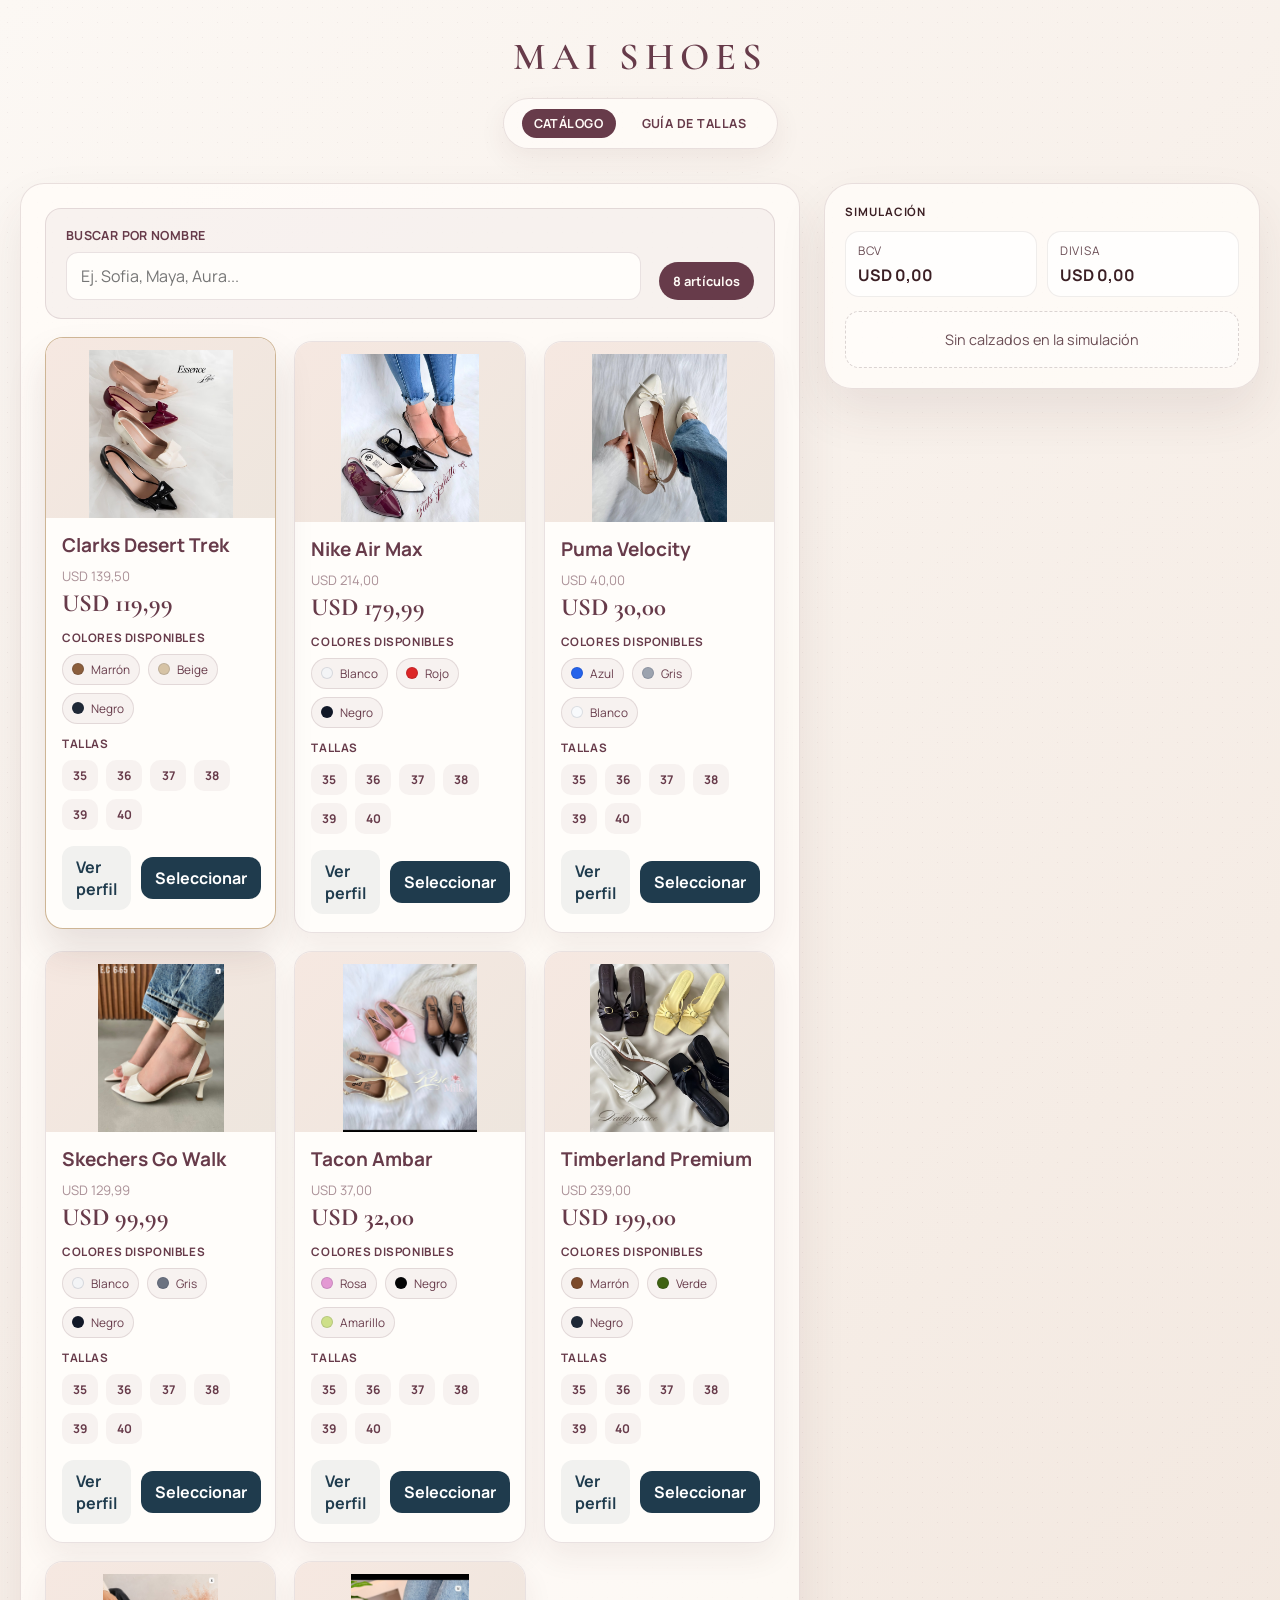
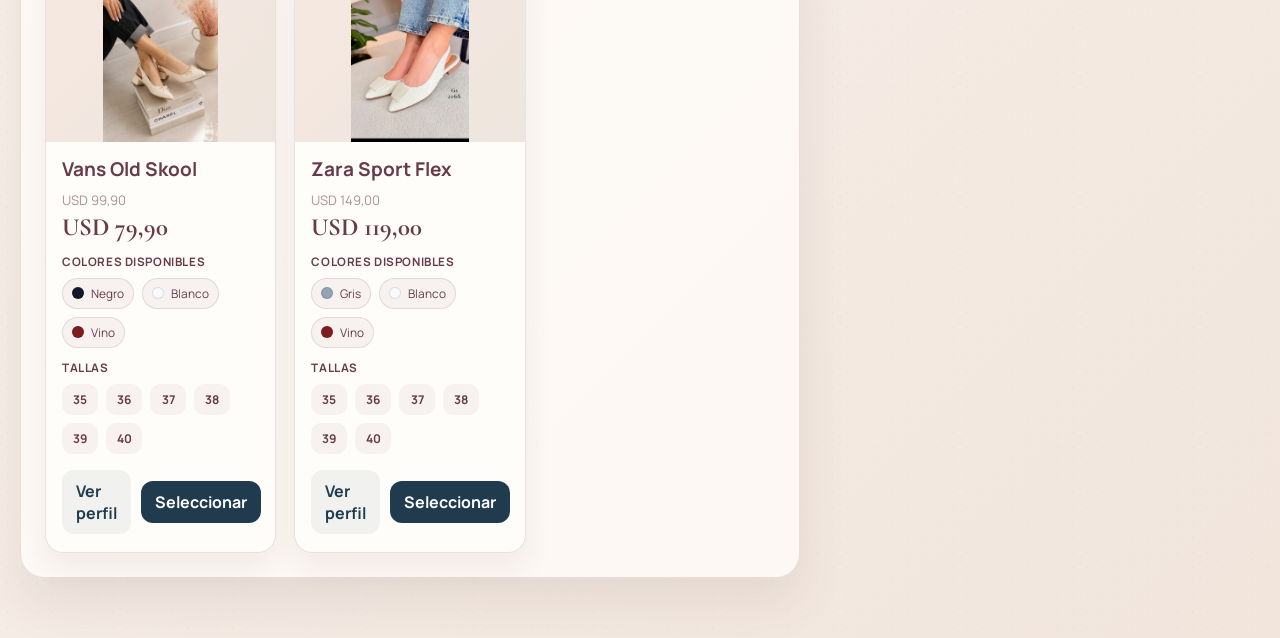
==== catalogo.html @ fcdb534a "pagina web avanzada, falta los pedidos por whatsapp" ====
<!DOCTYPE html>
<html lang="es">
  <head>
    <meta charset="UTF-8" />
    <meta name="viewport" content="width=device-width, initial-scale=1.0" />
    <title>MaiShoes |Catálogo</title>
    <meta name="description" content="Catálogo elegante de tacones y zapatillas de dama." />
    <link rel="preconnect" href="https://fonts.googleapis.com" />
    <link rel="preconnect" href="https://fonts.gstatic.com" crossorigin />
    <link href="https://fonts.googleapis.com/css2?family=Cormorant+Garamond:wght@500;600;700&family=Manrope:wght@400;500;600;700&display=swap" rel="stylesheet" />
    <link rel="stylesheet" href="sytle.css" />
  </head>
  <body class="catalog-body">
    <div class="catalog-page">
      <header class="catalog-header">
        <div class="brand-inline">Mai Shoes</div>
        <nav class="top-nav" aria-label="Navegación del sitio">
          <a href="catalogo.html" class="active">Catálogo</a>
          <a href="guia-tallas.html">Guía de tallas</a>
        </nav>
      </header>

      <main class="catalog-layout">
        <section class="catalog-panel">
          <div class="toolbar">
            <div class="search-box">
              <label for="searchInput">Buscar por nombre</label>
              <input id="searchInput" type="text" placeholder="Ej. Sofia, Maya, Aura..." />
            </div>
            <span class="badge" id="totalProductos">0 modelos</span>
          </div>

          <div id="catalogo" class="products-grid"></div>
        </section>

        <aside class="simulator-panel">
          <div class="simulator-card">
            <div class="simulator-header">
              <p class="eyebrow-small">Simulación</p>
              <div class="simulator-totals">
                <div class="sim-total-item">
                  <span>BCV</span>
                  <strong id="precioBvc">$0.00</strong>
                </div>
                <div class="sim-total-item">
                  <span>Divisa</span>
                  <strong id="descuentoDivisa">$0.00</strong>
                </div>
              </div>
            </div>

            <div id="simulacionVacia" class="simulacion-vacia">Sin calzados en la simulación</div>
            <div id="simulacionLista" class="simulacion-list" aria-live="polite"></div>
          </div>
        </aside>
      </main>
    </div>

    <script src="catalogo.js"></script>
    <script src="app.js"></script>
  </body>
</html>
---- sytle.css ----
:root {
  --bg: #f3efe8;
  --panel: #ffffff;
  --primary: #1f3b4d;
  --secondary: #d7a86e;
  --text: #232323;
  --muted: #646464;
  --shadow: 0 18px 40px rgba(24, 32, 41, 0.08);
  --danger: #b91c1c;
}

* {
  box-sizing: border-box;
}

body {
  margin: 0;
  font-family: Arial, Helvetica, sans-serif;
  background: linear-gradient(180deg, #f8f4ef 0%, #f1e8de 100%);
  color: var(--text);
  position: relative;
}

.landing-body {
  background-image: url('fondo.jpg');
  background-repeat: repeat;
  background-size: 100% auto;
  background-attachment: fixed;
}

img {
  max-width: 100%;
  display: block;
}

button,
input,
textarea {
  font: inherit;
}

.catalog-shell,
.landing-page,
.landing-shell {
  max-width: 1400px;
  margin: 0 auto;
  padding: 32px 20px 60px;
  position: relative;
  z-index: 1;
}

.topbar {
  display: flex;
  justify-content: center;
  align-items: center;
  padding: 30px 20px 10px;
}

.brand {
  font-family: 'Cormorant Garamond', serif;
  font-size: clamp(2.1rem, 3vw, 3rem);
  letter-spacing: 0.08em;
  color: var(--primary);
  text-transform: uppercase;
}

.home-main {
  display: flex;
  flex-direction: column;
  align-items: center;
  padding: 10px 20px 40px;
}

.hero-panel {
  max-width: 760px;
  text-align: center;
  margin-bottom: 18px;
  padding: 28px 32px 20px;
  background: rgba(255, 250, 246, 0.48);
  border: 1px solid rgba(124, 89, 82, 0.12);
  border-radius: 26px;
  backdrop-filter: blur(2px);
  box-shadow: 0 12px 30px rgba(70, 49, 41, 0.08);
}

.eyebrow {
  display: inline-block;
  margin: 0 0 10px;
  padding: 8px 16px;
  border-radius: 999px;
  background: rgba(215, 168, 110, 0.16);
  color: var(--primary);
  font-size: 0.72rem;
  letter-spacing: 0.08em;
  text-transform: uppercase;
  font-weight: 700;
}

.hero-panel h1 {
  margin: 0;
  font-family: 'Cormorant Garamond', serif;
  font-size: clamp(3rem, 6vw, 5rem);
  line-height: 0.95;
  letter-spacing: 0.02em;
  color: #3b1f24;
  text-shadow: 0 2px 10px rgba(255, 255, 255, 0.5);
}

.hero-copy {
  margin: 16px auto 0;
  max-width: 620px;
  font-size: 1.18rem;
  line-height: 1.7;
  color: rgba(42, 25, 27, 0.9);
  text-shadow: 0 1px 7px rgba(255, 255, 255, 0.55);
}

.home-grid {
  display: grid;
  grid-template-columns: repeat(2, minmax(240px, 340px));
  gap: 30px;
  justify-content: center;
  align-items: stretch;
  width: 100%;
  margin-top: 18px;
}

.home-card {
  display: flex;
  flex-direction: column;
  justify-content: center;
  align-items: center;
  text-align: center;
  min-height: 360px;
  padding: 34px 24px;
  border-radius: 30px;
  border: 1px solid rgba(92, 74, 67, 0.1);
  box-shadow: 0 18px 36px rgba(73, 52, 39, 0.08);
  color: #3b1f24;
  text-decoration: none;
  transition: transform 0.22s ease, box-shadow 0.22s ease, border-color 0.22s ease;
  position: relative;
  overflow: hidden;
}

.home-card:hover {
  transform: translateY(-3px);
  box-shadow: 0 18px 38px rgba(73, 52, 39, 0.12);
  border-color: rgba(92, 74, 67, 0.18);
}

.home-card::before {
  content: "";
  position: absolute;
  inset: 0;
  background: linear-gradient(180deg, rgba(255,255,255,0.16), rgba(255,255,255,0.02));
}

.home-card > * {
  position: relative;
  z-index: 1;
}

.catalog-card {
  background: linear-gradient(135deg, rgba(244, 232, 220, 0.9), rgba(252, 247, 243, 0.95));
}

.guide-card {
  background: linear-gradient(135deg, rgba(245, 220, 222, 0.96), rgba(230, 201, 200, 0.94));
  border-color: rgba(59, 31, 36, 0.18);
  box-shadow: 0 18px 36px rgba(59, 31, 36, 0.1);
}

.card-art {
  width: 82px;
  height: 82px;
  display: grid;
  place-items: center;
  border-radius: 20px;
  margin-bottom: 18px;
  background: rgba(255, 255, 255, 0.52);
  border: 1px solid rgba(59, 31, 36, 0.12);
  font-size: 2.8rem;
  line-height: 1;
  color: #3b1f24;
}

.home-card.guide-card,
.home-card.guide-card h2,
.home-card.guide-card p,
.home-card.guide-card .card-art {
  color: #3b1f24;
}

.home-card h2 {
  margin: 0;
  font-size: clamp(2.2rem, 3vw, 3.2rem);
  line-height: 1.05;
  font-family: 'Cormorant Garamond', serif;
  letter-spacing: 0.04em;
  text-align: center;
  color: #3b1f24;
}

.home-card p {
  margin: 12px 0 0;
  max-width: 240px;
  font-size: 1.02rem;
  line-height: 1.6;
  color: rgba(59, 31, 36, 0.82);
  text-shadow: 0 1px 3px rgba(255, 255, 255, 0.35);
}

@media (max-width: 640px) {
  .landing-shell {
    padding-top: 18px;
    padding-left: 16px;
    padding-right: 16px;
  }

  .topbar {
    padding-top: 12px;
  }

  .brand {
    font-size: clamp(1.8rem, 6vw, 2.4rem);
  }

  .hero-panel {
    margin-bottom: 12px;
    padding: 20px 16px 18px;
  }

  .hero-panel h1 {
    font-size: clamp(2.5rem, 11vw, 3.5rem);
  }

  .hero-copy {
    font-size: 0.98rem;
    line-height: 1.6;
  }

  .home-grid {
    grid-template-columns: 1fr;
    gap: 18px;
  }

  .home-card {
    min-height: 260px;
    padding: 22px 18px;
  }

  .card-art {
    width: 66px;
    height: 66px;
    font-size: 2.1rem;
  }

  .home-card h2 {
    font-size: clamp(1.9rem, 7vw, 2.5rem);
  }

  .home-card p {
    max-width: 220px;
    font-size: 0.92rem;
  }
}

.detail-body {
  background: linear-gradient(180deg, #fdf6f2 0%, #f5ece5 100%);
  color: #2f1c22;
}

.detail-page {
  max-width: 1280px;
  margin: 0 auto;
  padding: 28px 22px 64px;
}

.detail-header {
  margin-bottom: 28px;
}

.detail-layout {
  display: grid;
  grid-template-columns: minmax(0, 1.2fr) minmax(360px, 0.9fr);
  gap: 26px;
  align-items: start;
}

.gallery-panel,
.detail-panel,
.info-card {
  background: rgba(255, 255, 255, 0.72);
  border: 1px solid rgba(77, 48, 53, 0.08);
  border-radius: 30px;
  box-shadow: 0 22px 48px rgba(74, 52, 43, 0.08);
}

.gallery-panel {
  padding: 24px;
}

.detail-kicker,
.mini-label,
.detail-badge {
  display: inline-flex;
  align-items: center;
  justify-content: center;
  padding: 7px 12px;
  border-radius: 999px;
  background: rgba(207, 132, 149, 0.12);
  color: #6b4048;
  font-size: 0.7rem;
  font-weight: 800;
  letter-spacing: 0.08em;
  text-transform: uppercase;
}

.main-image-wrap {
  margin-top: 18px;
  border-radius: 26px;
  overflow: hidden;
  border: 1px solid rgba(74, 52, 43, 0.08);
  background: linear-gradient(135deg, #f7e9e7 0%, #f0ede8 100%);
}

#mainImage {
  width: 100%;
  height: min(68vh, 660px);
  object-fit: cover;
  display: block;
}

.thumbs {
  display: grid;
  grid-template-columns: repeat(4, minmax(0, 1fr));
  gap: 12px;
  margin-top: 18px;
}

.thumb {
  padding: 0;
  border: 1px solid rgba(77, 48, 53, 0.12);
  background: rgba(255, 255, 255, 0.6);
  border-radius: 16px;
  overflow: hidden;
  cursor: pointer;
  transition: transform 0.2s ease, border-color 0.2s ease, box-shadow 0.2s ease;
}

.thumb:hover,
.thumb.active {
  transform: translateY(-2px);
  border-color: rgba(74, 52, 43, 0.4);
  box-shadow: 0 12px 22px rgba(74, 52, 43, 0.08);
}

.thumb img {
  width: 100%;
  height: 110px;
  object-fit: cover;
  display: block;
}

.detail-panel {
  padding: 26px 24px 22px;
}

.detail-side-top {
  display: flex;
  align-items: center;
  justify-content: space-between;
  gap: 12px;
  margin-bottom: 10px;
}

.detail-price-row {
  display: flex;
  align-items: center;
  gap: 10px;
  flex-wrap: wrap;
  justify-content: flex-end;
}

.price-tag {
  font-family: 'Cormorant Garamond', serif;
  font-size: clamp(2rem, 4vw, 3rem);
  line-height: 1;
  letter-spacing: 0.02em;
  color: #2f1c22;
}

.fit-pill {
  display: inline-flex;
  align-items: center;
  padding: 8px 12px;
  border-radius: 999px;
  background: rgba(84, 109, 122, 0.08);
  color: #304a57;
  font-size: 0.72rem;
  font-weight: 800;
  letter-spacing: 0.06em;
  text-transform: uppercase;
}

.detail-panel h1 {
  margin: 16px 0 0;
  font-family: 'Cormorant Garamond', serif;
  font-size: clamp(2.6rem, 5vw, 4rem);
  line-height: 0.95;
  letter-spacing: 0.02em;
  color: #3b1f24;
}

.detail-summary {
  margin: 16px 0 18px;
  color: #5f3741;
  line-height: 1.7;
  font-size: 1.02rem;
}

.detail-specs {
  display: grid;
  grid-template-columns: repeat(2, minmax(0, 1fr));
  gap: 10px;
  margin: 0 0 18px;
}

.spec-item {
  display: grid;
  gap: 6px;
  padding: 12px 14px;
  border-radius: 16px;
  background: linear-gradient(180deg, rgba(253, 248, 246, 0.96), rgba(247, 236, 229, 0.92));
  border: 1px solid rgba(67, 46, 49, 0.08);
}

.spec-item span {
  color: #7a5562;
  font-size: 0.68rem;
  font-weight: 800;
  letter-spacing: 0.08em;
  text-transform: uppercase;
}

.spec-item strong {
  color: #301f25;
  font-size: 0.96rem;
  font-weight: 700;
}

.detail-group {
  margin-top: 22px;
}

.detail-group h2 {
  margin: 0 0 12px;
  font-family: 'Cormorant Garamond', serif;
  font-size: clamp(1.7rem, 2.4vw, 2.2rem);
  line-height: 1.1;
  color: #3b1f24;
}

.compact-group {
  margin-top: 18px;
}

.availability {
  margin: 0;
  padding: 10px 12px;
  border-radius: 12px;
  background: rgba(84, 109, 122, 0.06);
  color: #385566;
  font-weight: 700;
}

.chip-list {
  display: flex;
  flex-wrap: wrap;
  gap: 10px;
}

.chip {
  border: 1px solid rgba(74, 52, 43, 0.12);
  background: rgba(255, 255, 255, 0.7);
  color: #312225;
  border-radius: 999px;
  padding: 9px 14px;
  font-weight: 800;
  cursor: pointer;
  transition: all 0.2s ease;
}

.chip.selected {
  background: rgba(212, 157, 168, 0.18);
  border-color: rgba(59, 31, 36, 0.25);
  box-shadow: inset 0 0 0 1px rgba(59, 31, 36, 0.05);
}

.color-chip {
  width: 34px;
  height: 34px;
  min-width: 34px;
  border-radius: 50%;
  padding: 0;
  border-width: 3px;
  box-shadow: 0 0 0 1px rgba(15, 23, 42, 0.14);
}

.detail-actions {
  display: flex;
  flex-wrap: wrap;
  gap: 12px;
  margin-top: 24px;
}

.button {
  display: inline-flex;
  align-items: center;
  justify-content: center;
  min-height: 48px;
  border: none;
  border-radius: 14px;
  font-weight: 800;
  text-decoration: none;
  cursor: pointer;
  transition: transform 0.18s ease, box-shadow 0.18s ease;
}

.button:hover {
  transform: translateY(-1px);
}

.button.primary {
  flex: 1;
  background: linear-gradient(135deg, #3a1d27 0%, #563341 100%);
  color: white;
  box-shadow: 0 16px 28px rgba(58, 29, 39, 0.18);
}

.button.ghost {
  flex: 0.9;
  background: rgba(255, 255, 255, 0.9);
  color: #3b1f24;
  border: 1px solid rgba(59, 31, 36, 0.12);
}

.detail-bottom {
  display: grid;
  grid-template-columns: repeat(3, minmax(0, 1fr));
  gap: 18px;
  margin-top: 26px;
}

.info-card {
  padding: 22px 20px;
}

.info-card-featured {
  background: linear-gradient(135deg, rgba(255,255,255,0.82), rgba(248, 232, 237, 0.78));
}

.info-card h3 {
  margin: 12px 0 10px;
  font-family: 'Cormorant Garamond', serif;
  font-size: clamp(1.8rem, 3vw, 2.6rem);
  line-height: 1.05;
  color: #3b1f24;
}

.info-card p {
  margin: 0;
  color: #5b3b42;
  line-height: 1.7;
}

.catalog-body {
  background: linear-gradient(180deg, #f9f3ee 0%, #f1e7dc 100%);
  color: var(--text);
}

.catalog-page {
  max-width: 1380px;
  margin: 0 auto;
  padding: 24px 20px 60px;
}

.catalog-header {
  display: flex;
  flex-direction: column;
  align-items: center;
  gap: 14px;
  margin-bottom: 28px;
}

.brand-inline {
  font-family: 'Cormorant Garamond', serif;
  font-size: clamp(2.1rem, 4vw, 3.1rem);
  letter-spacing: 0.08em;
  color: var(--primary);
  text-transform: uppercase;
}

.top-nav {
  display: flex;
  justify-content: center;
  flex-wrap: wrap;
  gap: 14px;
  padding: 10px 18px;
  border-radius: 999px;
  background: rgba(255, 255, 255, 0.7);
  border: 1px solid rgba(31, 59, 77, 0.08);
  box-shadow: 0 10px 24px rgba(31, 59, 77, 0.06);
}

.top-nav a {
  text-decoration: none;
  color: var(--primary);
  font-weight: 700;
  padding: 6px 12px;
  border-radius: 999px;
  transition: background 0.2s ease;
}

.top-nav a:hover,
.top-nav a.active {
  background: rgba(31, 59, 77, 0.08);
}

.catalog-title-wrap {
  text-align: center;
}

.eyebrow {
  display: inline-block;
  background: rgba(215, 168, 110, 0.16);
  color: var(--primary);
  padding: 8px 14px;
  border-radius: 999px;
  font-size: 0.72rem;
  letter-spacing: 0.08em;
  text-transform: uppercase;
  font-weight: 700;
}

h1 {
  margin: 18px 0 2px;
  color: var(--primary);
  font-size: clamp(2.2rem, 4vw, 3.6rem);
}

.catalog-layout {
  display: grid;
  grid-template-columns: minmax(0, 1.7fr) minmax(300px, 0.95fr);
  gap: 24px;
}

.catalog-panel,
.summary-box,
.guide-card,
.hero-box {
  background: rgba(255, 255, 255, 0.78);
  border: 1px solid rgba(31, 59, 77, 0.08);
  border-radius: 24px;
  box-shadow: var(--shadow);
}

.catalog-panel {
  padding: 20px;
}

.toolbar {
  display: flex;
  justify-content: space-between;
  align-items: end;
  gap: 18px;
  background: rgba(31, 59, 77, 0.04);
  border: 1px solid rgba(31, 59, 77, 0.06);
  border-radius: 18px;
  padding: 18px 20px;
  margin-bottom: 22px;
}

.search-box {
  display: flex;
  flex: 1;
  flex-direction: column;
  gap: 8px;
}

.search-box label,
.selection-block label,
.qty-box label,
.field label {
  color: var(--primary);
  font-size: 0.78rem;
  font-weight: 700;
  letter-spacing: 0.03em;
  text-transform: uppercase;
}

.search-box input,
.qty-box input,
.field input,
.field textarea {
  width: 100%;
  border: 1px solid rgba(31, 59, 77, 0.12);
  border-radius: 12px;
  padding: 12px 14px;
  background: white;
  color: var(--text);
}

.badge {
  background: var(--primary);
  color: white;
  padding: 10px 14px;
  border-radius: 999px;
  font-size: 0.8rem;
  font-weight: 700;
  white-space: nowrap;
}

.products-grid {
  display: grid;
  grid-template-columns: repeat(auto-fit, minmax(220px, 1fr));
  gap: 18px;
}

.select-card {
  background: #fff;
  border: 1px solid rgba(31, 59, 77, 0.08);
  border-radius: 22px;
  overflow: hidden;
  cursor: pointer;
  box-shadow: 0 16px 34px rgba(31, 59, 77, 0.06);
  transition: transform 0.2s ease, box-shadow 0.2s ease, border-color 0.2s ease;
}

.select-card:hover,
.select-card.active {
  border-color: rgba(31, 59, 77, 0.18);
  transform: translateY(-4px);
  box-shadow: 0 20px 36px rgba(31, 59, 77, 0.1);
}

.select-card img {
  width: 100%;
  height: 180px;
  object-fit: contain;
  padding: 12px 12px 0;
  background: linear-gradient(135deg, #f9f3ee, #e9d9d0);
}

.select-card .content {
  padding: 16px 16px 18px;
}

.card-header-row {
  display: flex;
  align-items: flex-start;
  justify-content: space-between;
  gap: 12px;
  margin-bottom: 10px;
}

.name {
  margin: 0;
  color: var(--primary);
  font-size: 1.19rem;
  line-height: 1.2;
}

.badge-mini {
  flex-shrink: 0;
  display: inline-flex;
  align-items: center;
  padding: 5px 9px;
  border-radius: 999px;
  background: rgba(215, 168, 110, 0.12);
  color: var(--primary);
  font-size: 0.7rem;
  font-weight: 700;
  text-transform: uppercase;
  letter-spacing: 0.04em;
}

.meta {
  margin-bottom: 12px;
}

.price-stack {
  display: flex;
  flex-direction: column;
  gap: 3px;
}

.price-old {
  color: rgba(31, 59, 77, 0.58);
  font-size: 0.82rem;
  text-decoration: line-through;
}

.price-discount {
  color: var(--primary);
  font-weight: 800;
  font-size: 1.18rem;
}

.select-card .price-old {
  text-decoration: none;
}

.info-block {
  margin-top: 12px;
}

.info-label {
  margin: 0 0 8px;
  color: var(--primary);
  font-size: 0.73rem;
  font-weight: 700;
  letter-spacing: 0.05em;
  text-transform: uppercase;
}

.color-list,
.talla-list {
  display: flex;
  flex-wrap: wrap;
  gap: 8px;
}

.color-pill {
  display: inline-flex;
  align-items: center;
  gap: 7px;
  background: rgba(31, 59, 77, 0.04);
  border: 1px solid rgba(31, 59, 77, 0.08);
  border-radius: 999px;
  padding: 6px 9px;
  color: var(--primary);
  font-size: 0.74rem;
}

.color-dot {
  width: 12px;
  height: 12px;
  border-radius: 50%;
  display: inline-block;
  border: 1px solid rgba(15, 23, 42, 0.12);
}

.talla-chip {
  min-width: 36px;
  padding: 7px 9px;
  border-radius: 10px;
  background: rgba(31, 59, 77, 0.05);
  color: var(--primary);
  text-align: center;
  font-size: 0.75rem;
  font-weight: 700;
}

.card-actions {
  display: flex;
  align-items: center;
  gap: 10px;
  margin-top: 16px;
}

.detail-link,
.select-button {
  display: inline-flex;
  align-items: center;
  justify-content: center;
  min-height: 42px;
  border-radius: 12px;
  border: none;
  text-decoration: none;
  font-weight: 700;
  cursor: pointer;
  transition: transform 0.18s ease, opacity 0.18s ease;
}

.detail-link {
  flex: 1;
  background: rgba(31, 59, 77, 0.06);
  color: var(--primary);
  padding: 10px 14px;
}

.select-button {
  flex: 1.1;
  background: var(--primary);
  color: white;
  padding: 10px 14px;
}

.select-button.selected {
  background: #845b40;
}

.detail-link:hover,
.select-button:hover {
  transform: translateY(-1px);
}

.selection-item {
  display: grid;
  gap: 7px;
  padding: 12px 0;
  border-bottom: 1px solid rgba(31, 59, 77, 0.08);
}

.selection-price {
  display: flex;
  justify-content: space-between;
  gap: 8px;
  color: var(--muted);
  font-size: 0.8rem;
}

.remove-item {
  width: fit-content;
  padding: 7px 10px;
  border: 1px solid rgba(185, 28, 28, 0.2);
  background: rgba(185, 28, 28, 0.04);
  color: var(--danger);
  border-radius: 10px;
  cursor: pointer;
}

.summary-panel {
  position: sticky;
  top: 16px;
  align-self: start;
}

.summary-box {
  padding: 20px;
}

.summary-box h2 {
  margin: 0 0 14px;
  color: var(--primary);
  font-size: 1.8rem;
}

.summary-box img {
  width: 100%;
  aspect-ratio: 1;
  object-fit: cover;
  border-radius: 18px;
  margin-bottom: 14px;
}

.summary-description {
  margin: 0 0 20px;
  color: var(--muted);
  line-height: 1.6;
}

.selection-block {
  margin-top: 18px;
}

.selection-block label {
  display: block;
  margin-bottom: 8px;
}

.chip-list {
  display: flex;
  flex-wrap: wrap;
  gap: 8px;
}

.chip {
  border: 1px solid rgba(31, 59, 77, 0.15);
  background: white;
  color: var(--primary);
  border-radius: 10px;
  padding: 8px 10px;
  font-weight: 700;
  cursor: pointer;
}

.chip.selected {
  background: rgba(31, 59, 77, 0.09);
  border-color: rgba(31, 59, 77, 0.2);
}

.color-chip {
  width: 32px;
  height: 32px;
  border-radius: 50%;
  padding: 0;
  border-width: 3px;
  box-shadow: 0 0 0 1px rgba(15, 23, 42, 0.15);
}

.sizes .chip {
  min-width: 48px;
}

.simulator-panel {
  position: sticky;
  top: 16px;
  align-self: start;
}

.simulator-card {
  background: linear-gradient(180deg, rgba(255,255,255,0.8), rgba(249,239,242,0.9));
  border: 1px solid rgba(59, 31, 36, 0.12);
  border-radius: 28px;
  padding: 20px;
  box-shadow: 0 20px 42px rgba(59, 31, 36, 0.08);
}

.simulator-header {
  display: grid;
  gap: 12px;
  margin-bottom: 14px;
}

.eyebrow-small {
  margin: 0;
  color: #3b1f24;
  font-size: 0.72rem;
  font-weight: 700;
  letter-spacing: 0.08em;
  text-transform: uppercase;
}

.simulator-totals {
  display: grid;
  grid-template-columns: repeat(2, minmax(0, 1fr));
  gap: 10px;
}

.sim-total-item {
  display: grid;
  gap: 5px;
  padding: 10px 12px;
  border-radius: 14px;
  background: rgba(255, 255, 255, 0.7);
  border: 1px solid rgba(59, 31, 36, 0.08);
}

.sim-total-item span {
  font-size: 0.74rem;
  color: #6a4d54;
  text-transform: uppercase;
  letter-spacing: 0.06em;
}

.sim-total-item strong {
  color: #3b1f24;
  font-size: 1rem;
}

.simulacion-vacia {
  display: block;
  padding: 18px 14px;
  border: 1px dashed rgba(59, 31, 36, 0.18);
  border-radius: 14px;
  background: rgba(255, 255, 255, 0.35);
  color: #6a4d54;
  text-align: center;
  font-size: 0.9rem;
}

.simulacion-list {
  display: grid;
  gap: 10px;
}

.sim-item {
  display: flex;
  align-items: center;
  gap: 10px;
  padding: 8px 10px;
  border-radius: 14px;
  background: rgba(255, 255, 255, 0.7);
  border: 1px solid rgba(59, 31, 36, 0.08);
}

.sim-item img {
  width: 52px;
  height: 52px;
  object-fit: cover;
  border-radius: 10px;
  flex-shrink: 0;
  background: linear-gradient(135deg, #f9f3ee, #edd7cd);
}

.sim-item-copy {
  display: grid;
  gap: 4px;
  min-width: 0;
  flex: 1;
}

.sim-item-copy strong {
  color: #3b1f24;
  font-size: 0.82rem;
  line-height: 1.3;
}

.sim-item-prices {
  display: flex;
  align-items: center;
  gap: 8px;
  flex-wrap: wrap;
}

.sim-bcv {
  color: #6a4d54;
  font-size: 0.72rem;
}

.sim-divisa {
  color: #b42318;
  font-size: 0.72rem;
  font-weight: 700;
}

.sim-remove {
  border: 1px solid rgba(180, 35, 24, 0.18);
  background: rgba(180, 35, 24, 0.05);
  color: #b42318;
  border-radius: 999px;
  padding: 6px 9px;
  font-size: 0.68rem;
  cursor: pointer;
}

.simulator-box h3 {
  margin: 0 0 12px;
  color: var(--primary);
}

.sim-row {
  display: flex;
  justify-content: space-between;
  align-items: center;
  gap: 12px;
  padding: 8px 0;
  border-bottom: 1px solid rgba(31, 59, 77, 0.08);
  color: var(--muted);
}

.sim-row.total {
  margin-top: 4px;
  padding-top: 12px;
  border-bottom: 0;
  color: var(--primary);
  font-weight: 800;
}

.sim-row strong {
  color: var(--primary);
}

.qty-box {
  margin-top: 16px;
}

.qty-box input {
  margin-top: 8px;
}

.button {
  display: inline-flex;
  align-items: center;
  justify-content: center;
  width: 100%;
  padding: 12px 16px;
  margin-top: 18px;
  border: none;
  border-radius: 12px;
  background: var(--primary);
  color: white;
  text-decoration: none;
  font-weight: 700;
  cursor: pointer;
}

.button.secondary {
  background: white;
  color: var(--primary);
  border: 1px solid rgba(31, 59, 77, 0.15);
}

.consulta-form {
  margin-top: 18px;
  display: grid;
  gap: 12px;
}

.consulta-form.hidden {
  display: none;
}

.field {
  display: grid;
  gap: 8px;
}

.field textarea {
  resize: vertical;
}

.landing-page {
  display: flex;
  align-items: center;
  justify-content: center;
  min-height: 100vh;
}

.hero-box {
  max-width: 760px;
  padding: 36px 30px;
  text-align: center;
}

.hero-box h1 {
  margin-bottom: 16px;
}

.hero-box p {
  color: var(--muted);
  font-size: 1.1rem;
  line-height: 1.7;
  margin: 0 0 22px;
}

.hero-actions {
  display: flex;
  justify-content: center;
  gap: 12px;
  flex-wrap: wrap;
}

.hero-actions .button {
  width: auto;
  min-width: 180px;
  margin-top: 0;
}

.guide-body {
  background: linear-gradient(180deg, #fffaf9 0%, #f7efe8 100%);
  font-family: 'Manrope', sans-serif;
}

.guide-page {
  max-width: 1200px;
  margin: 0 auto;
  padding: 32px 20px 60px;
}

.guide-header {
  position: relative;
  text-align: center;
  margin-bottom: 32px;
  padding-top: 12px;
}

.brand-inline {
  font-family: 'Cormorant Garamond', serif;
  font-size: clamp(2.1rem, 3vw, 3rem);
  letter-spacing: 0.1em;
  text-transform: uppercase;
  color: #3b1f24;
}

.guide-return-wrap {
  position: absolute;
  left: 0;
  top: 18px;
  display: flex;
  align-items: center;
}

.guide-back {
  width: auto;
  min-width: 128px;
  margin-top: 0;
  padding: 10px 18px;
  border-radius: 999px;
  background: linear-gradient(135deg, #f7e4e8 0%, #f2d9e0 100%);
  color: #3b1f24;
  border: 1px solid rgba(59, 31, 36, 0.08);
  box-shadow: 0 10px 18px rgba(59, 31, 36, 0.08);
}

.guide-header h1 {
  margin: 18px 0 0;
  font-family: 'Cormorant Garamond', serif;
  font-size: clamp(2.6rem, 5vw, 4.2rem);
  letter-spacing: 0.03em;
  color: #3b1f24;
}

.guide-layout {
  display: grid;
  gap: 24px;
}

.guide-card {
  padding: 28px;
  background: rgba(255, 255, 255, 0.76);
  border: 1px solid rgba(59, 31, 36, 0.12);
  border-radius: 28px;
  box-shadow: 0 20px 42px rgba(59, 31, 36, 0.08);
}

.guide-card h2 {
  margin: 0 0 18px;
  font-family: 'Cormorant Garamond', serif;
  font-size: clamp(2rem, 3vw, 2.7rem);
  line-height: 1.1;
  color: #3b1f24;
}

.table-title,
.guide-cta {
  text-align: center;
}

.guide-intro {
  margin-bottom: 22px;
}

.eyebrow {
  display: inline-block;
  margin-bottom: 8px;
  padding: 8px 14px;
  border-radius: 999px;
  background: rgba(228, 176, 184, 0.24);
  color: #3b1f24;
  font-size: 0.72rem;
  font-weight: 800;
  letter-spacing: 0.08em;
  text-transform: uppercase;
}

.steps-grid {
  display: grid;
  grid-template-columns: repeat(3, minmax(0, 1fr));
  gap: 20px;
}

.step-item {
  overflow: hidden;
  border-radius: 22px;
  background: linear-gradient(180deg, rgba(255, 255, 255, 0.9), rgba(249, 237, 240, 0.96));
  border: 1px solid rgba(59, 31, 36, 0.08);
  box-shadow: 0 16px 30px rgba(59, 31, 36, 0.05);
}

.step-image-wrap {
  padding: 14px 14px 0;
}

.step-image-wrap img {
  width: 100%;
  height: 220px;
  object-fit: cover;
  border-radius: 18px;
  border: 1px solid rgba(59, 31, 36, 0.08);
}

.step-copy {
  padding: 18px 16px 20px;
}

.step-number {
  display: inline-block;
  margin-bottom: 10px;
  padding: 6px 10px;
  border-radius: 999px;
  background: rgba(210, 135, 150, 0.13);
  color: #6b4048;
  font-size: 0.72rem;
  font-weight: 800;
  letter-spacing: 0.08em;
  text-transform: uppercase;
}

.step-copy p {
  margin: 0;
  color: #5a3c42;
  line-height: 1.7;
  font-size: 1rem;
}

.size-table {
  width: 100%;
  border-collapse: collapse;
  background: rgba(255, 255, 255, 0.7);
  border-radius: 16px;
  overflow: hidden;
}

.size-table th,
.size-table td {
  padding: 14px 12px;
  text-align: left;
  border-bottom: 1px solid rgba(59, 31, 36, 0.08);
}

.size-table thead th {
  background: rgba(228, 176, 184, 0.18);
  color: #3b1f24;
  font-weight: 800;
  letter-spacing: 0.03em;
}

.size-table tbody tr:nth-child(even) {
  background: rgba(246, 236, 238, 0.5);
}

.tip-box {
  margin-top: 8px;
  background: linear-gradient(135deg, rgba(236, 201, 208, 0.34), rgba(249, 233, 236, 0.7));
  border: 1px solid rgba(108, 71, 79, 0.1);
  border-radius: 18px;
  padding: 16px 18px;
  color: #3b1f24;
  line-height: 1.7;
}

.guide-cta {
  margin-top: 20px;
  display: flex;
  justify-content: center;
}

.button.primary {
  display: inline-flex;
  align-items: center;
  justify-content: center;
  width: auto;
  min-width: 180px;
  padding: 12px 20px;
  border-radius: 999px;
  background: linear-gradient(135deg, #3b1f24, #6a4d54);
  color: #fff;
  text-decoration: none;
  font-weight: 700;
  box-shadow: 0 12px 24px rgba(59, 31, 36, 0.18);
}

.button.secondary {
  display: inline-flex;
  align-items: center;
  justify-content: center;
  padding: 12px 20px;
  border-radius: 999px;
  background: linear-gradient(135deg, #f4dfe3, #f8f2f3);
  color: #3b1f24;
  text-decoration: none;
  font-weight: 700;
  border: 1px solid rgba(59, 31, 36, 0.12);
}

@media (max-width: 920px) {
  .steps-grid {
    grid-template-columns: 1fr;
  }
}

@media (max-width: 640px) {
  .guide-page {
    padding-left: 14px;
    padding-right: 14px;
  }

  .guide-card {
    padding: 18px 16px;
  }

  .step-image-wrap img {
    height: 180px;
  }
}

@media (max-width: 920px) {
  .catalog-layout,
  .guide-layout {
    grid-template-columns: 1fr;
  }

  .summary-panel {
    position: static;
  }
}

@media (max-width: 640px) {
  .toolbar {
    flex-direction: column;
    align-items: stretch;
  }

  .products-grid {
    grid-template-columns: 1fr;
  }
}

.detail-box p {
  margin: 0;
  color: var(--muted);
  line-height: 1.7;
}

/* Product detail */
.product-page-body {
  min-height: 100vh;
  background:
    radial-gradient(circle at 8% 8%, rgba(215, 168, 110, 0.12), transparent 28%),
    linear-gradient(135deg, #f8f3ee 0%, #eee4dc 100%);
  color: #2d2524;
}

.product-page-body .page-shell {
  max-width: 1240px;
  margin: 0 auto;
  padding: 28px 24px 72px;
}

.back-link {
  display: inline-flex;
  align-items: center;
  gap: 8px;
  margin-bottom: 34px;
  color: #6d514b;
  font-size: 0.82rem;
  font-weight: 700;
  letter-spacing: 0.04em;
  text-decoration: none;
  transition: color 0.2s ease, transform 0.2s ease;
}

.back-link:hover {
  color: #9b5d52;
  transform: translateX(-3px);
}

.product-page {
  display: grid;
  grid-template-columns: minmax(0, 1.08fr) minmax(360px, 0.92fr);
  gap: clamp(28px, 5vw, 72px);
  align-items: start;
}

.product-page .gallery-panel,
.product-page .info-panel {
  min-width: 0;
}

.product-page .gallery-panel {
  padding: 0;
  background: transparent;
  border: 0;
  box-shadow: none;
}

.gallery-frame {
  display: grid;
  place-items: center;
  min-height: 560px;
  overflow: hidden;
  padding: 34px;
  border: 1px solid rgba(91, 65, 58, 0.1);
  border-radius: 10px;
  background: linear-gradient(145deg, #fdfaf7 0%, #e9ddd5 100%);
  box-shadow: 0 24px 50px rgba(72, 51, 43, 0.12);
}

.main-image {
  width: 100%;
  height: 490px;
  object-fit: contain;
  mix-blend-mode: multiply;
  transition: opacity 0.25s ease;
}

.thumbnail-row {
  display: grid;
  grid-template-columns: repeat(4, minmax(0, 1fr));
  gap: 12px;
  margin-top: 14px;
}

.thumb {
  padding: 7px;
  border: 1px solid rgba(91, 65, 58, 0.12);
  border-radius: 7px;
  background: rgba(255, 255, 255, 0.62);
  cursor: pointer;
  transition: border-color 0.2s ease, transform 0.2s ease, background 0.2s ease;
}

.thumb:hover,
.thumb.active {
  border-color: #9b5d52;
  background: #fff;
  transform: translateY(-2px);
}

.thumb img {
  width: 100%;
  height: 84px;
  object-fit: contain;
  mix-blend-mode: multiply;
}

.info-panel {
  padding: 16px 0 0;
}

.info-panel h1 {
  max-width: 520px;
  margin: 0;
  color: #302523;
  font-family: Georgia, 'Times New Roman', serif;
  font-size: clamp(2.4rem, 5vw, 4.4rem);
  font-weight: 500;
  line-height: 0.98;
  letter-spacing: 0;
}

.product-description {
  max-width: 500px;
  margin: 22px 0 26px;
  color: #705e58;
  font-size: 1rem;
  line-height: 1.75;
}

.price-row {
  display: flex;
  align-items: center;
  justify-content: space-between;
  gap: 18px;
  padding: 18px 0;
  border-top: 1px solid rgba(91, 65, 58, 0.14);
  border-bottom: 1px solid rgba(91, 65, 58, 0.14);
}

.price {
  display: flex;
  align-items: stretch;
  flex-wrap: wrap;
  gap: 22px;
}

.price-item {
  display: grid;
  gap: 4px;
}

.price-item small {
  color: #8b7770;
  font-size: 0.66rem;
  font-weight: 800;
  letter-spacing: 0.08em;
  text-transform: uppercase;
}

.price-bcv strong {
  color: #786660;
  font-family: Georgia, 'Times New Roman', serif;
  font-size: 1.48rem;
  font-weight: 400;
}

.price-divisa strong {
  color: #c62828;
  font-family: Georgia, 'Times New Roman', serif;
  font-size: 2.12rem;
  font-weight: 600;
}

.stock-status {
  color: #2eb251;
  font-size: 0.72rem;
  font-weight: 800;
  letter-spacing: 0.08em;
  text-transform: uppercase;
  white-space: nowrap;
}

.option-block,
.detail-box {
  margin-top: 28px;
}

.option-block h3,
.detail-box h3 {
  margin: 0 0 14px;
  color: #302523;
  font-size: 0.78rem;
  font-weight: 800;
  letter-spacing: 0.1em;
  text-transform: uppercase;
}

.swatch-row {
  display: flex;
  flex-wrap: wrap;
  gap: 12px;
}

.swatch {
  width: 30px;
  height: 30px;
  padding: 0;
  border: 3px solid #fff;
  border-radius: 50%;
  box-shadow: 0 0 0 1px rgba(48, 37, 35, 0.2);
  cursor: pointer;
  transition: transform 0.2s ease, box-shadow 0.2s ease;
}

.swatch:hover,
.swatch.active {
  transform: scale(1.14);
  box-shadow: 0 0 0 2px #9b5d52;
}

.selection-info {
  margin: 12px 0 0;
  color: #8b7770;
  font-size: 0.84rem;
}

.detail-box {
  padding: 20px;
  border-left: 2px solid #c79483;
  background: rgba(255, 255, 255, 0.42);
}

.detail-box p {
  color: #705e58;
  font-size: 0.92rem;
  line-height: 1.75;
}

.actions {
  margin-top: 28px;
}

.primary-button {
  min-height: 54px;
  border-radius: 2px;
  background: #302523;
  box-shadow: 0 14px 24px rgba(48, 37, 35, 0.16);
  font-size: 0.82rem;
  letter-spacing: 0.08em;
  text-transform: uppercase;
  transition: background 0.2s ease, transform 0.2s ease, box-shadow 0.2s ease;
}

.primary-button:hover {
  background: #9b5d52;
  box-shadow: 0 16px 28px rgba(155, 93, 82, 0.22);
  transform: translateY(-2px);
}

.actions {
  margin-top: 22px;
}

.primary-button,
.button {
  display: inline-flex;
  align-items: center;
  justify-content: center;
  width: 100%;
  padding: 14px 18px;
  border: none;
  border-radius: 12px;
  background: var(--primary);
  color: white;
  text-decoration: none;
  font-weight: 700;
  cursor: pointer;
}

.button.secondary {
  background: #e5e7eb;
  color: var(--primary);
}

.product-page .actions {
  margin-top: 28px;
}

.product-page .primary-button {
  min-height: 54px;
  padding: 14px 18px;
  border-radius: 2px;
  background: #302523;
  font-size: 0.82rem;
  font-weight: 700;
  letter-spacing: 0.08em;
  text-transform: uppercase;
  box-shadow: 0 14px 24px rgba(48, 37, 35, 0.16);
}

.product-page .primary-button:hover {
  background: #9b5d52;
  box-shadow: 0 16px 28px rgba(155, 93, 82, 0.22);
}

.not-found {
  min-height: 60vh;
  display: grid;
  place-items: center;
  text-align: center;
  color: var(--primary);
}

@media (max-width: 860px) {
  .product-page {
    grid-template-columns: 1fr;
  }

  .gallery-frame {
    min-height: 0;
  }

  .main-image {
    height: 420px;
  }
}

/* Boutique finish */
:root {
  --boutique-ink: #302126;
  --boutique-wine: #673b4a;
  --boutique-gold: #b18a58;
  --boutique-cream: #f8f2ec;
  --boutique-line: rgba(103, 59, 74, 0.14);
}

body {
  font-family: 'Manrope', sans-serif;
  color: var(--boutique-ink);
}

.catalog-body,
.detail-body {
  background-color: var(--boutique-cream);
  background-image: radial-gradient(rgba(103, 59, 74, 0.07) 0.7px, transparent 0.7px),
    linear-gradient(135deg, #fcf8f4 0%, #f1e5dc 100%);
  background-size: 15px 15px, auto;
}

.catalog-page,
.detail-page {
  padding-top: 34px;
}

.catalog-header,
.detail-header {
  gap: 18px;
  margin-bottom: 34px;
}

.brand-inline,
.brand {
  color: var(--boutique-wine);
  letter-spacing: 0.16em;
  font-weight: 600;
}

.top-nav {
  background: rgba(255, 252, 248, 0.82);
  border: 1px solid var(--boutique-line);
  box-shadow: 0 10px 28px rgba(79, 48, 48, 0.07);
}

.top-nav a {
  color: var(--boutique-wine);
  font-size: 0.78rem;
  letter-spacing: 0.04em;
  text-transform: uppercase;
}

.top-nav a:hover,
.top-nav a.active {
  background: var(--boutique-wine);
  color: #fffaf6;
}

.catalog-panel,
.simulator-card,
.gallery-panel,
.detail-panel,
.info-card {
  background: rgba(255, 252, 248, 0.82);
  border-color: var(--boutique-line);
  box-shadow: 0 24px 50px rgba(79, 48, 48, 0.09);
}

.catalog-panel {
  padding: 24px;
}

.toolbar {
  background: rgba(103, 59, 74, 0.045);
  border-color: var(--boutique-line);
  border-radius: 16px;
}

.search-box label,
.info-label,
.search-box input:focus {
  color: var(--boutique-wine);
}

.search-box input {
  background: #fffdfa;
  border-color: var(--boutique-line);
  outline: none;
}

.search-box input:focus {
  border-color: var(--boutique-gold);
  box-shadow: 0 0 0 3px rgba(177, 138, 88, 0.12);
}

.badge,
.badge-mini {
  background: var(--boutique-wine);
  color: #fffaf6;
}

.select-card {
  background: rgba(255, 253, 250, 0.92);
  border-color: var(--boutique-line);
  border-radius: 18px;
  box-shadow: 0 14px 30px rgba(79, 48, 48, 0.07);
}

.select-card:hover,
.select-card.active {
  border-color: rgba(177, 138, 88, 0.62);
  box-shadow: 0 22px 38px rgba(79, 48, 48, 0.13);
}

.select-card img {
  background: linear-gradient(135deg, #f6e8e1, #eee6de);
}

.name,
.price-discount,
.color-pill,
.talla-chip {
  color: var(--boutique-wine);
}

.price-discount {
  font-family: 'Cormorant Garamond', serif;
  font-size: 1.55rem;
}

.price-old {
  color: rgba(103, 59, 74, 0.56);
}

.color-pill,
.talla-chip {
  background: rgba(103, 59, 74, 0.055);
  border-color: var(--boutique-line);
}

.detail-kicker,
.detail-badge,
.mini-label {
  background: rgba(177, 138, 88, 0.14);
  color: #765631;
}

.detail-panel h1,
.detail-group h2,
.info-card h3,
.hero-panel h1,
.home-card h2 {
  color: var(--boutique-wine);
}

.button.primary {
  background: linear-gradient(135deg, #56313f 0%, #7a4b5a 100%);
}

.button.ghost {
  color: var(--boutique-wine);
  border-color: var(--boutique-line);
}

@media (max-width: 640px) {
  .catalog-page,
  .detail-page {
    padding-top: 20px;
  }

  .catalog-panel {
    padding: 14px;
  }
}

@media (max-width: 560px) {
  .product-page-body .page-shell {
    padding: 20px 16px 48px;
  }

  .back-link {
    margin-bottom: 26px;
  }

  .gallery-frame {
    padding: 18px;
    border-radius: 8px;
  }

  .main-image {
    height: 320px;
  }

  .thumb img {
    height: 58px;
  }

  .info-panel {
    padding-top: 8px;
  }

  .info-panel h1 {
    font-size: 2.7rem;
  }

  .price-row {
    align-items: flex-start;
    flex-direction: column;
    gap: 10px;
  }
}
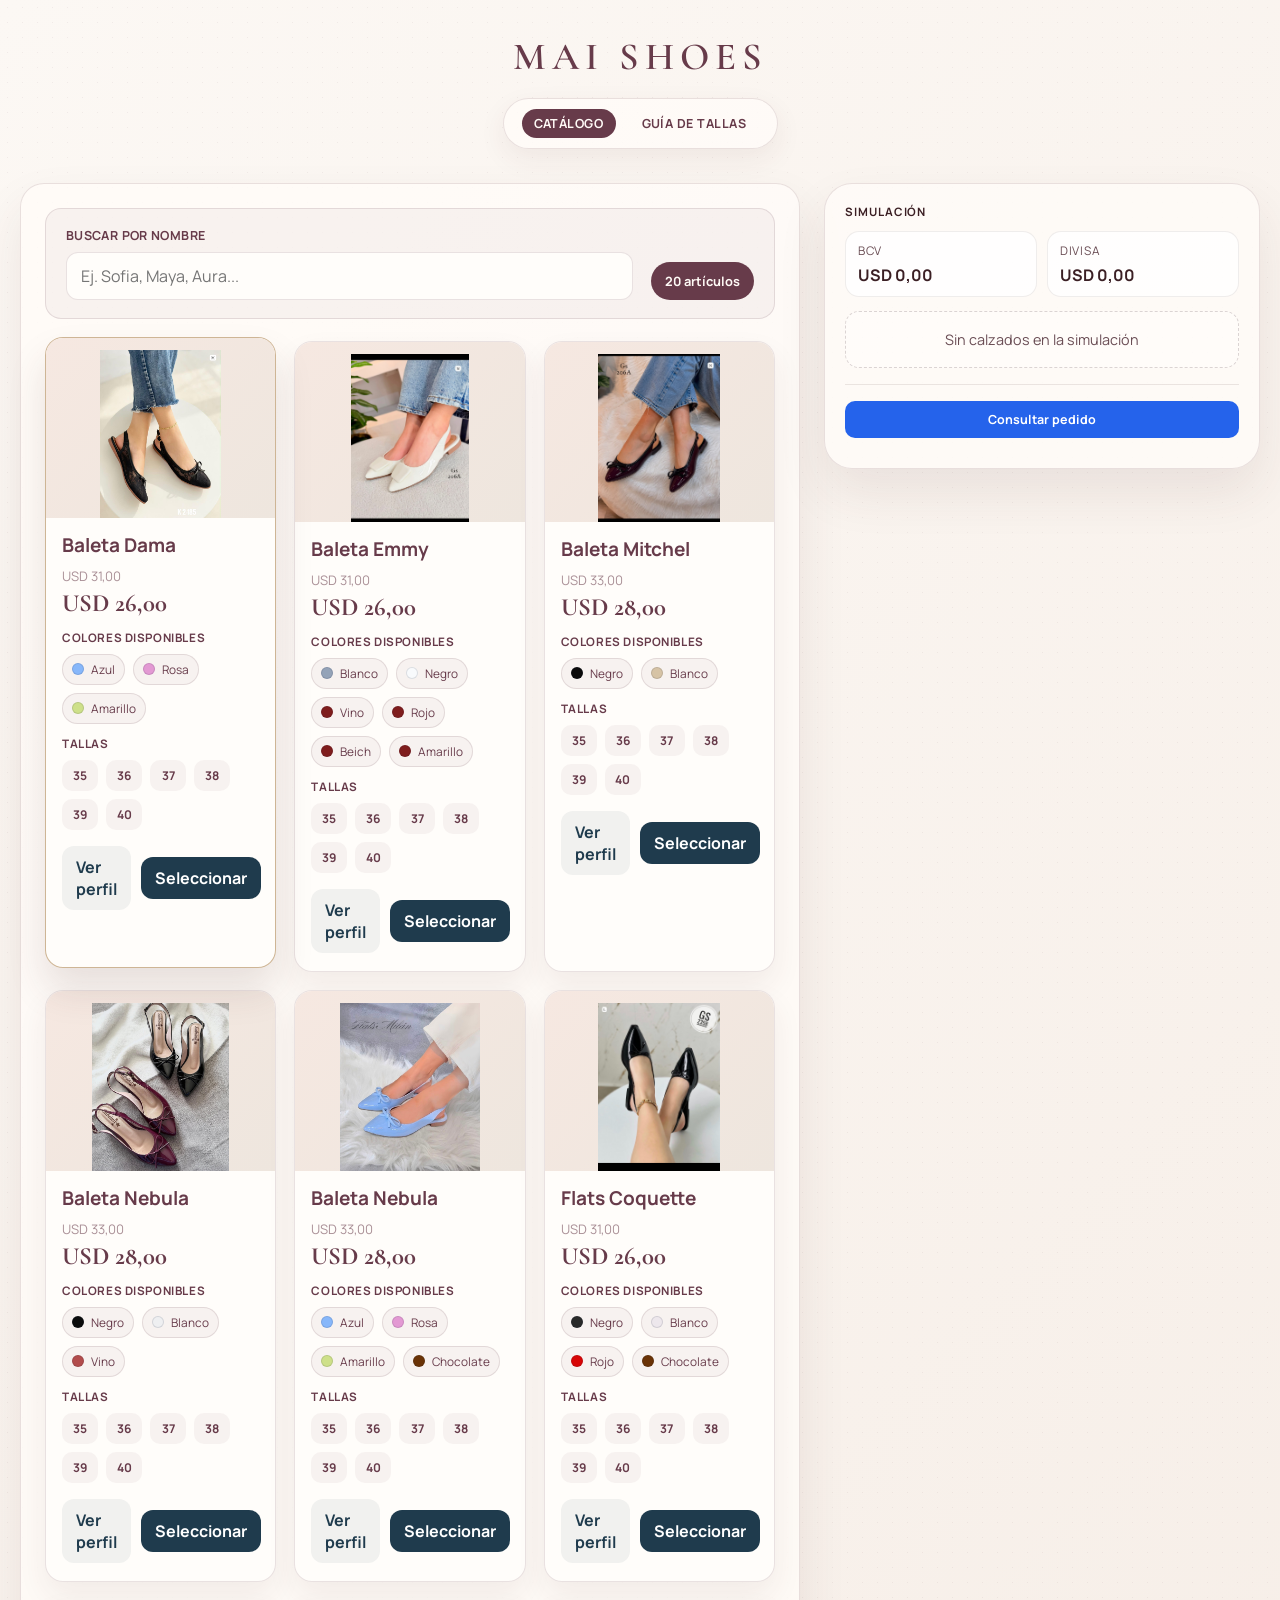
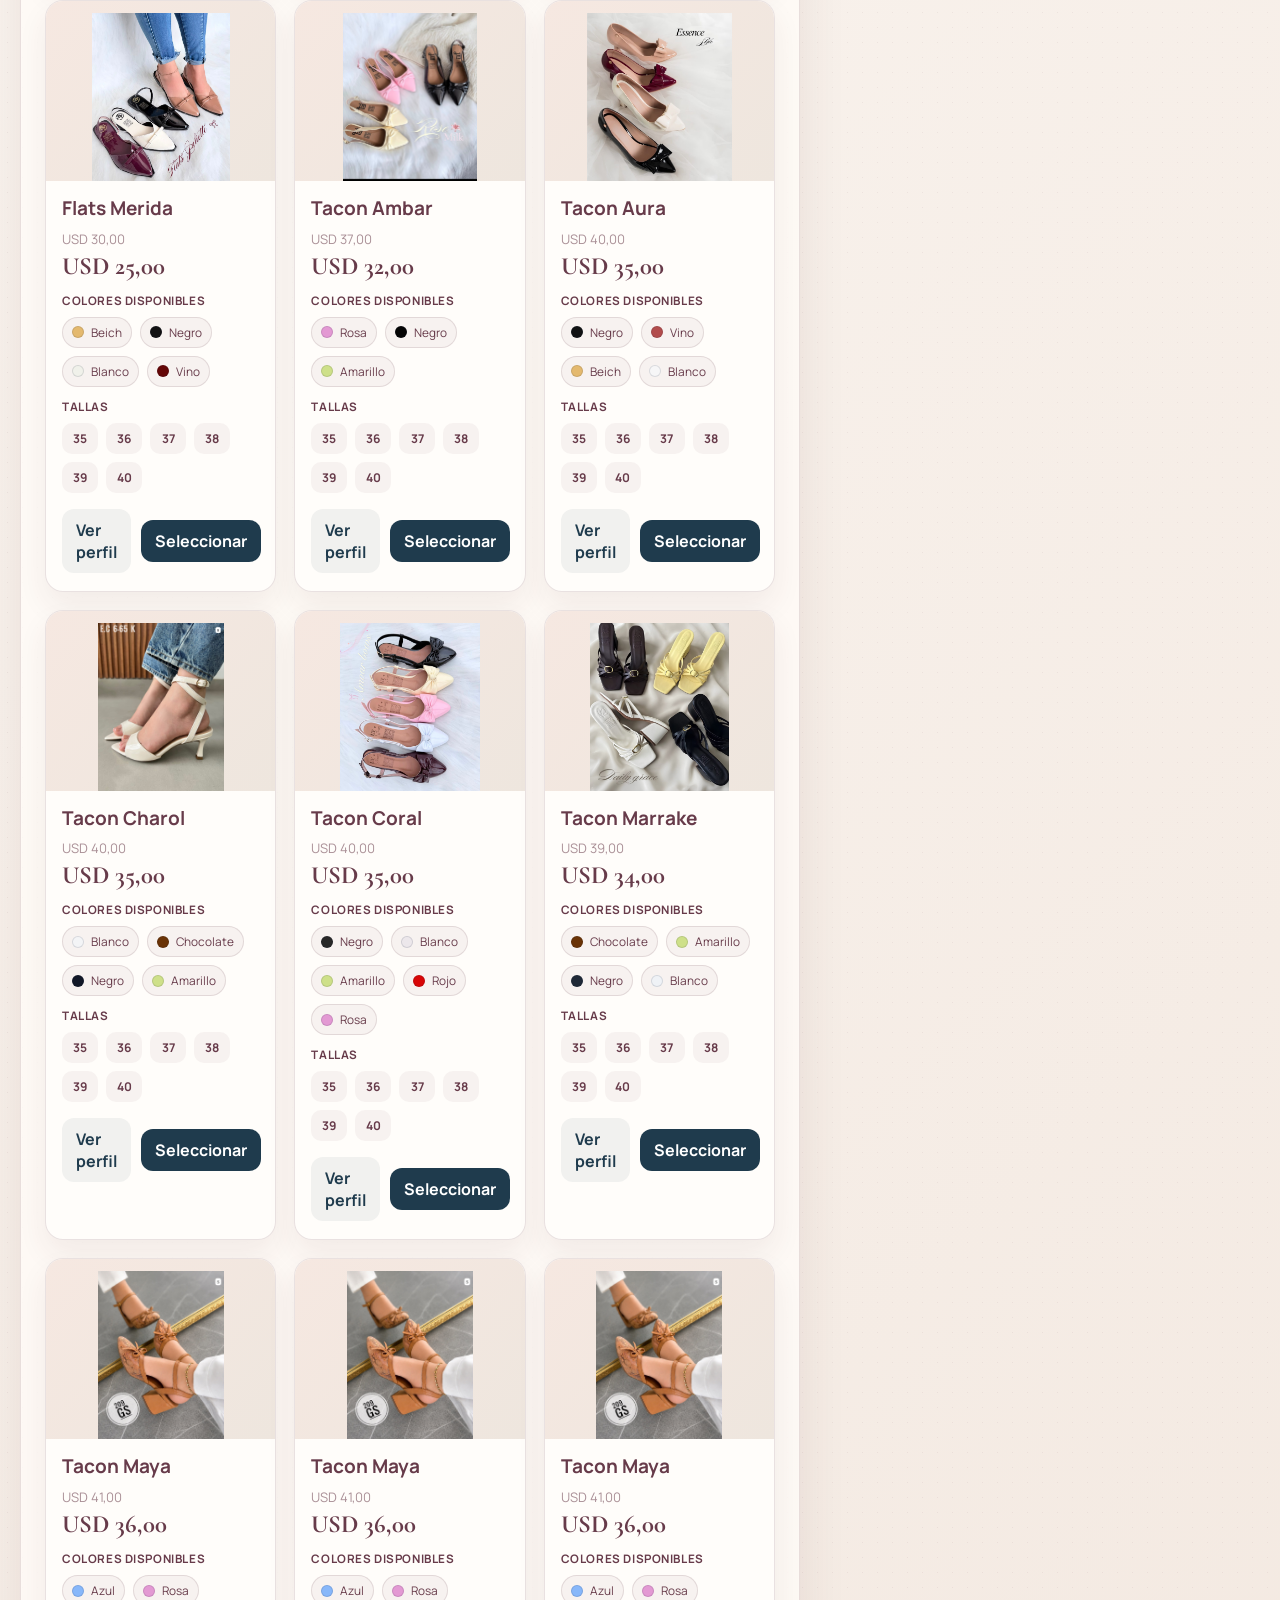
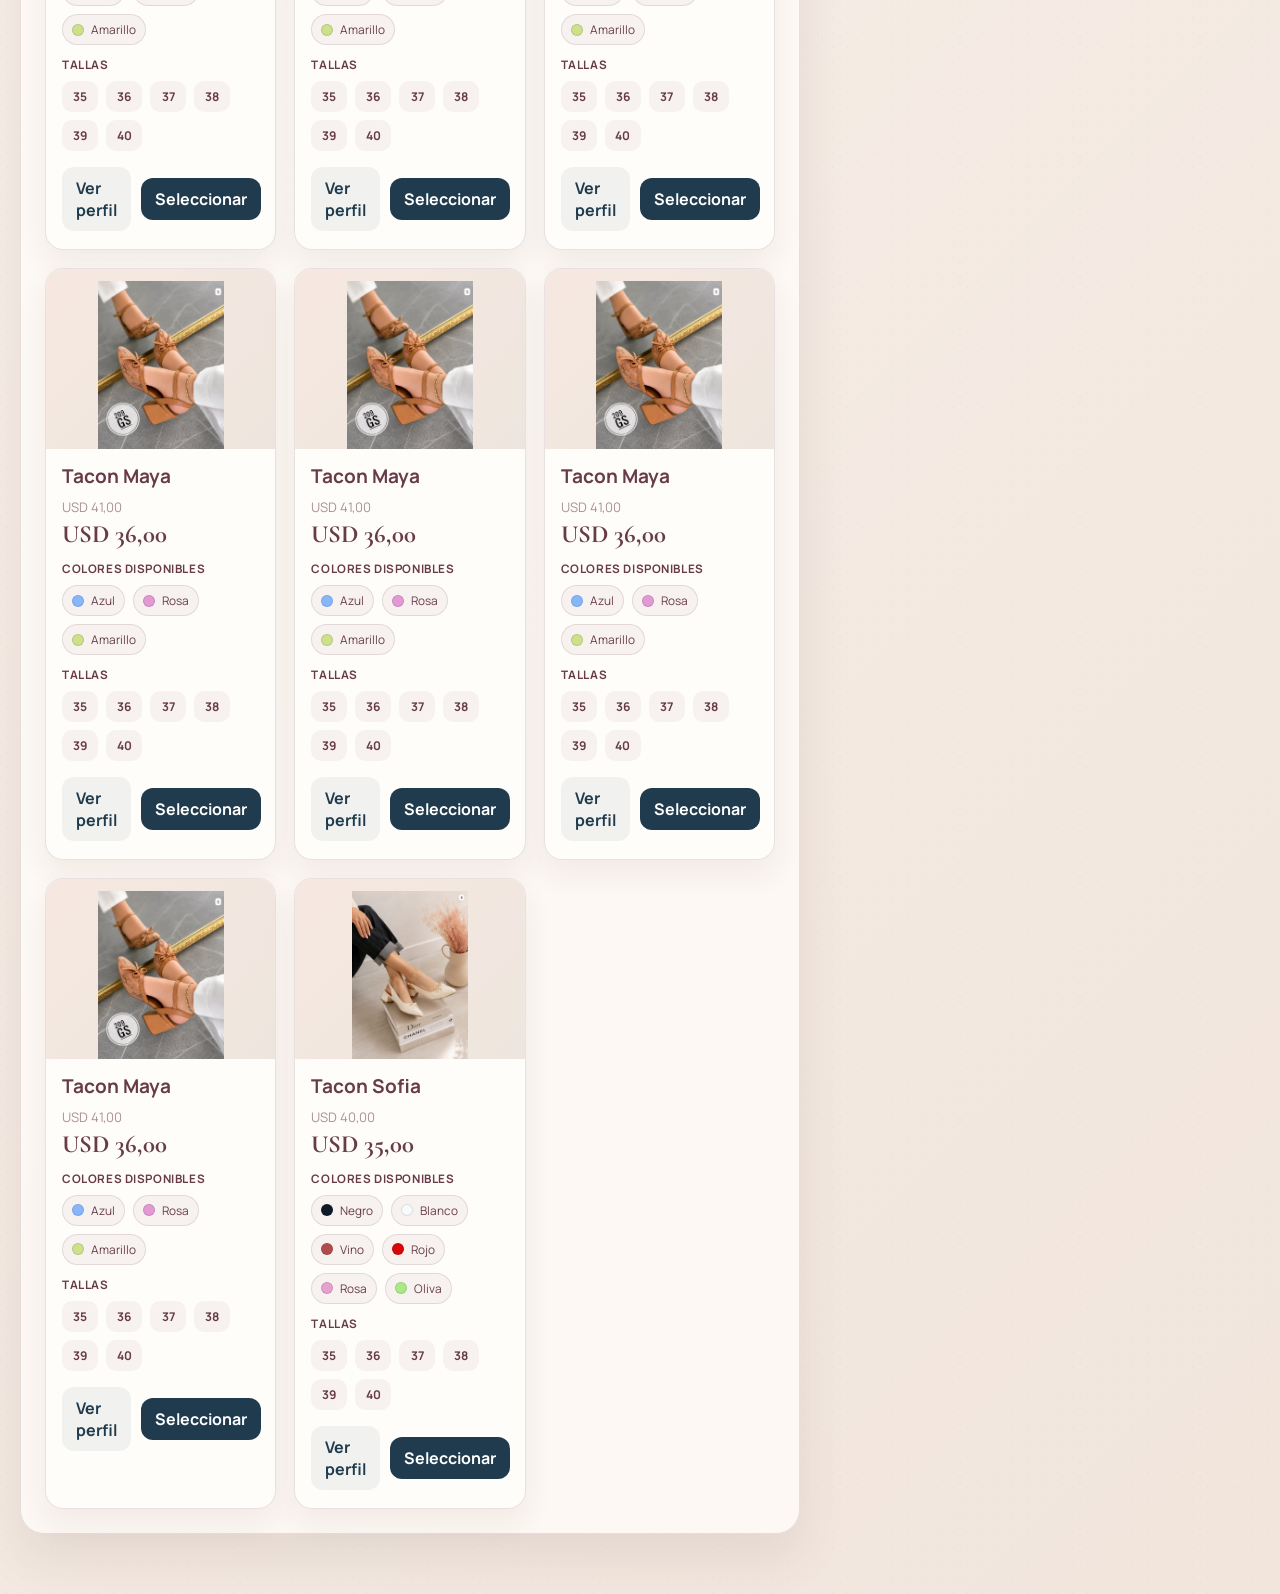
==== commit c53a21b9: "se agrego mejoras, y la opcion de consultar pedido por whatsapp, todavia falta el inventario, ya que" ====
--- a/catalogo.html
+++ b/catalogo.html
@@ -51,6 +51,11 @@
 
             <div id="simulacionVacia" class="simulacion-vacia">Sin calzados en la simulación</div>
             <div id="simulacionLista" class="simulacion-list" aria-live="polite"></div>
+
+            <div class="order-query">
+              <button id="consultarPedido" class="consult-order-button" type="button">Consultar pedido</button>
+              <p id="consultaPedidoError" class="order-query-error" aria-live="polite"></p>
+            </div>
           </div>
         </aside>
       </main>
--- a/sytle.css
+++ b/sytle.css
@@ -1077,6 +1077,34 @@
   gap: 10px;
 }
 
+.order-query {
+  display: grid;
+  gap: 10px;
+  margin-top: 16px;
+  padding-top: 16px;
+  border-top: 1px solid rgba(59, 31, 36, 0.1);
+}
+
+.consult-order-button,
+.order-query-fields button {
+  border: 0;
+  border-radius: 10px;
+  padding: 10px 12px;
+  background: #2563eb;
+  color: #fff;
+  font: inherit;
+  font-size: 0.78rem;
+  font-weight: 700;
+  cursor: pointer;
+}
+
+.order-query-error {
+  margin: 0;
+  color: #b42318;
+  font-size: 0.76rem;
+  line-height: 1.4;
+}
+
 .sim-item {
   display: flex;
   align-items: center;
@@ -1107,6 +1135,11 @@
   color: #3b1f24;
   font-size: 0.82rem;
   line-height: 1.3;
+}
+
+.sim-item-variant {
+  color: #6a4d54;
+  font-size: 0.72rem;
 }
 
 .sim-item-prices {
@@ -1812,6 +1845,220 @@
   box-shadow: 0 14px 24px rgba(48, 37, 35, 0.16);
 }
 
+.product-page .primary-button.selected {
+  background: #2563eb;
+  box-shadow: 0 14px 24px rgba(37, 99, 235, 0.24);
+}
+
+.product-page .primary-button.selected:hover {
+  background: #1d4ed8;
+  box-shadow: 0 16px 28px rgba(37, 99, 235, 0.3);
+}
+
+.order-form-page {
+  width: min(100%, 560px);
+  margin: 48px auto 0;
+  padding: 32px;
+  border-radius: 20px;
+  background: rgba(255, 255, 255, 0.72);
+  box-shadow: 0 20px 42px rgba(59, 31, 36, 0.08);
+}
+
+.order-form-intro h1 {
+  margin: 8px 0;
+  color: #3b1f24;
+}
+
+.order-form-intro p:last-child {
+  margin: 0 0 24px;
+  color: #6a4d54;
+  line-height: 1.6;
+}
+
+.order-form {
+  display: grid;
+  gap: 9px;
+}
+
+.order-form label {
+  color: #3b1f24;
+  font-size: 0.82rem;
+  font-weight: 700;
+}
+
+.order-form input {
+  min-height: 44px;
+  margin-bottom: 8px;
+  border: 1px solid rgba(59, 31, 36, 0.16);
+  border-radius: 10px;
+  padding: 10px 12px;
+  font: inherit;
+}
+
+.order-form-result {
+  margin: 4px 0 0;
+  color: #2563eb;
+  font-size: 0.82rem;
+  line-height: 1.5;
+}
+
+.order-summary {
+  margin-bottom: 28px;
+  border-bottom: 1px solid rgba(59, 31, 36, 0.12);
+  padding-bottom: 22px;
+}
+
+.order-summary h2 {
+  margin: 0 0 14px;
+  color: #3b1f24;
+  font-size: 1.15rem;
+}
+
+.order-summary-list {
+  display: grid;
+  gap: 12px;
+}
+
+.order-item {
+  display: grid;
+  grid-template-columns: 64px minmax(0, 1fr) auto;
+  align-items: center;
+  gap: 12px;
+  padding: 10px;
+  border: 1px solid rgba(59, 31, 36, 0.1);
+  border-radius: 12px;
+  background: rgba(255, 255, 255, 0.68);
+}
+
+.order-item > img {
+  width: 64px;
+  height: 64px;
+  border-radius: 9px;
+  object-fit: cover;
+}
+
+.order-item-info {
+  display: grid;
+  grid-template-columns: minmax(0, 1fr) auto auto;
+  align-items: center;
+  gap: 8px;
+}
+
+.order-item-info h3 {
+  margin: 0;
+  color: #3b1f24;
+  font-size: 0.85rem;
+}
+
+.order-item-info label {
+  display: grid;
+  gap: 4px;
+  color: #6a4d54;
+  font-size: 0.68rem;
+}
+
+.order-item-info select {
+  border: 1px solid rgba(59, 31, 36, 0.16);
+  border-radius: 7px;
+  padding: 6px 7px;
+  background: #fff;
+  color: #3b1f24;
+  font: inherit;
+  font-size: 0.74rem;
+}
+
+.order-item-price {
+  color: #2563eb;
+  font-size: 0.78rem;
+}
+
+.order-delete {
+  border: 1px solid rgba(180, 35, 24, 0.18);
+  border-radius: 8px;
+  padding: 7px 9px;
+  background: rgba(180, 35, 24, 0.05);
+  color: #b42318;
+  font: inherit;
+  font-size: 0.68rem;
+  cursor: pointer;
+}
+
+.order-empty {
+  margin: 0;
+  color: #b42318;
+  font-size: 0.82rem;
+}
+
+.order-totals {
+  display: flex;
+  justify-content: space-between;
+  gap: 12px;
+  margin-top: 16px;
+  color: #6a4d54;
+  font-size: 0.78rem;
+}
+
+.order-totals strong {
+  display: block;
+  margin-top: 3px;
+  color: #3b1f24;
+  font-size: 0.94rem;
+}
+
+@media (max-width: 600px) {
+  .order-form-page {
+    margin-top: 28px;
+    padding: 24px 18px;
+  }
+
+  .order-item {
+    grid-template-columns: 54px minmax(0, 1fr);
+  }
+
+  .order-item > img {
+    width: 54px;
+    height: 54px;
+  }
+
+  .order-item-info {
+    grid-template-columns: 1fr 1fr;
+  }
+
+  .order-item-info h3,
+  .order-item-price {
+    grid-column: 1 / -1;
+  }
+
+  .order-delete {
+    grid-column: 2;
+    justify-self: start;
+  }
+}
+
+.size-selector {
+  display: flex;
+  flex-wrap: wrap;
+  gap: 8px;
+}
+
+.size-option {
+  min-width: 44px;
+  padding: 9px 12px;
+  border: 1px solid rgba(59, 31, 36, 0.18);
+  border-radius: 8px;
+  background: rgba(255, 255, 255, 0.7);
+  color: #3b1f24;
+  font: inherit;
+  font-weight: 700;
+  cursor: pointer;
+}
+
+.size-option.active {
+  border-color: #2563eb;
+  background: #2563eb;
+  color: #fff;
+}
+
 .product-page .primary-button:hover {
   background: #9b5d52;
   box-shadow: 0 16px 28px rgba(155, 93, 82, 0.22);
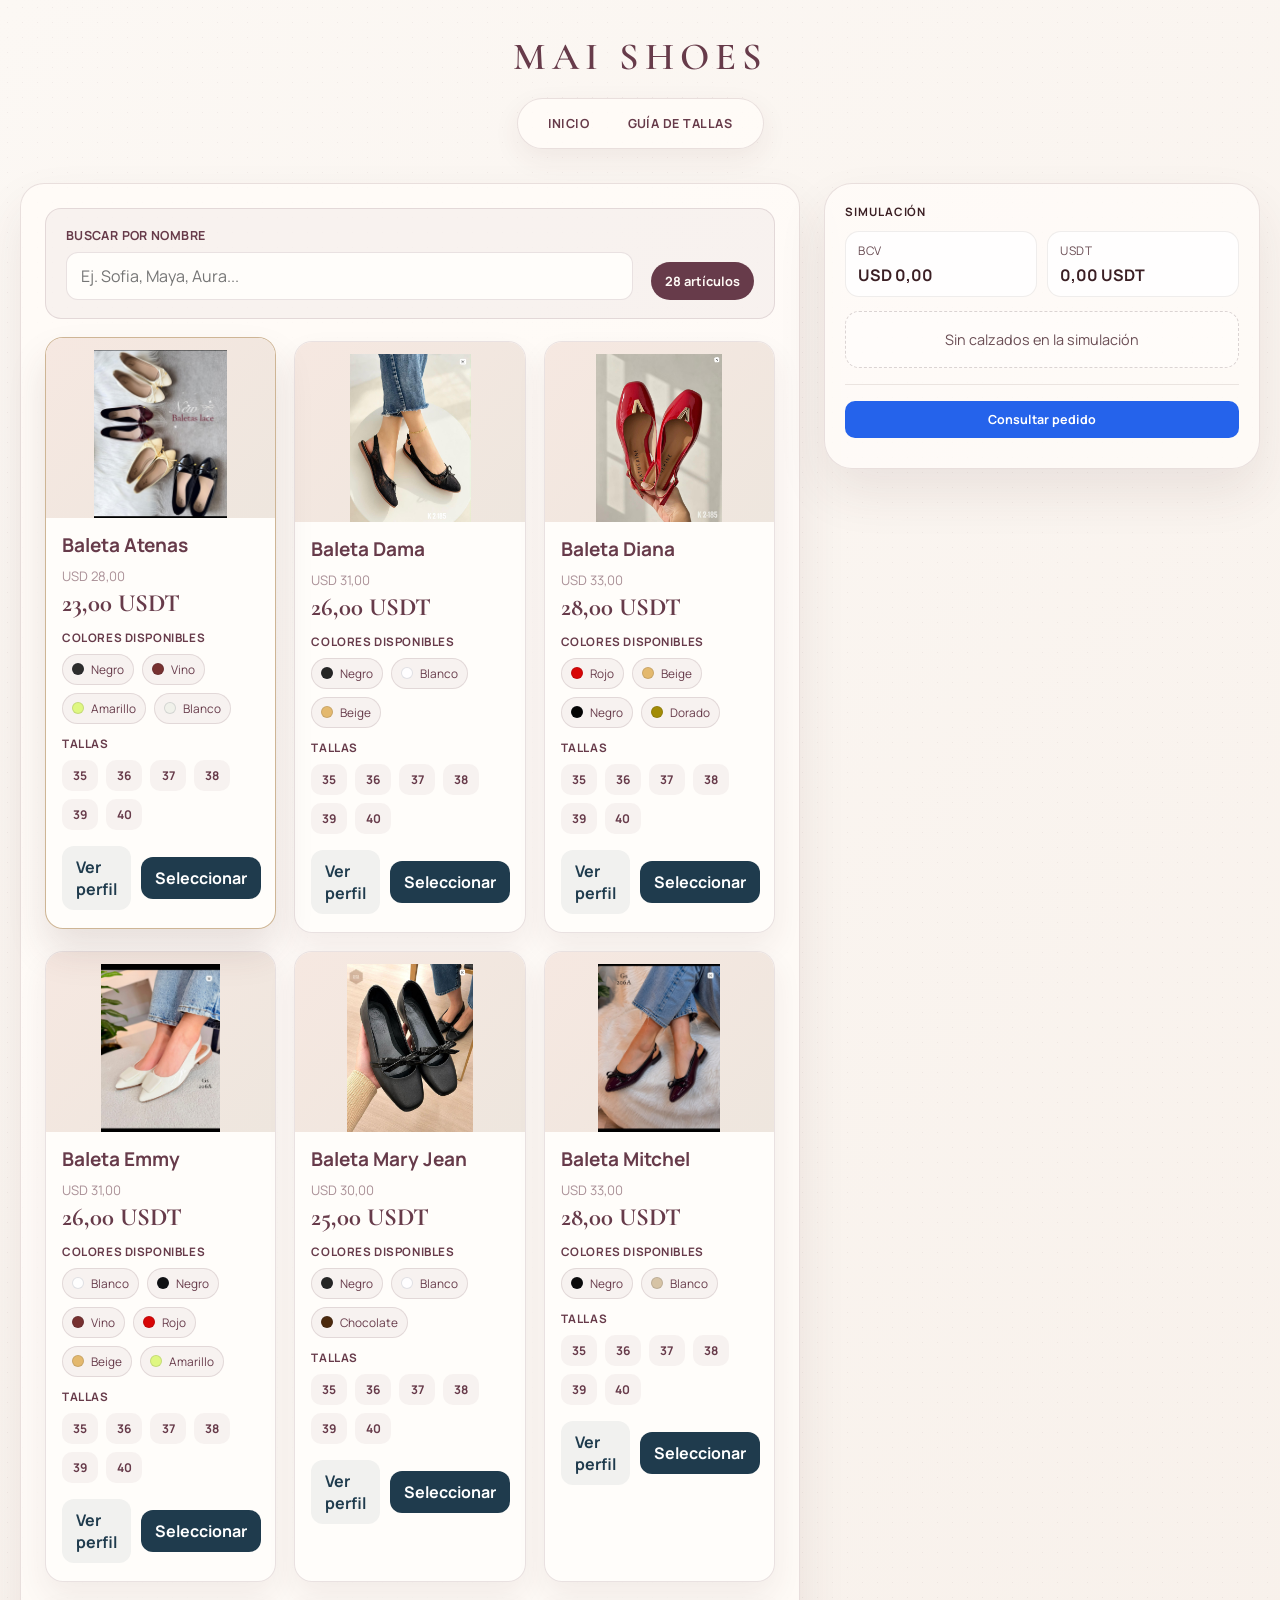
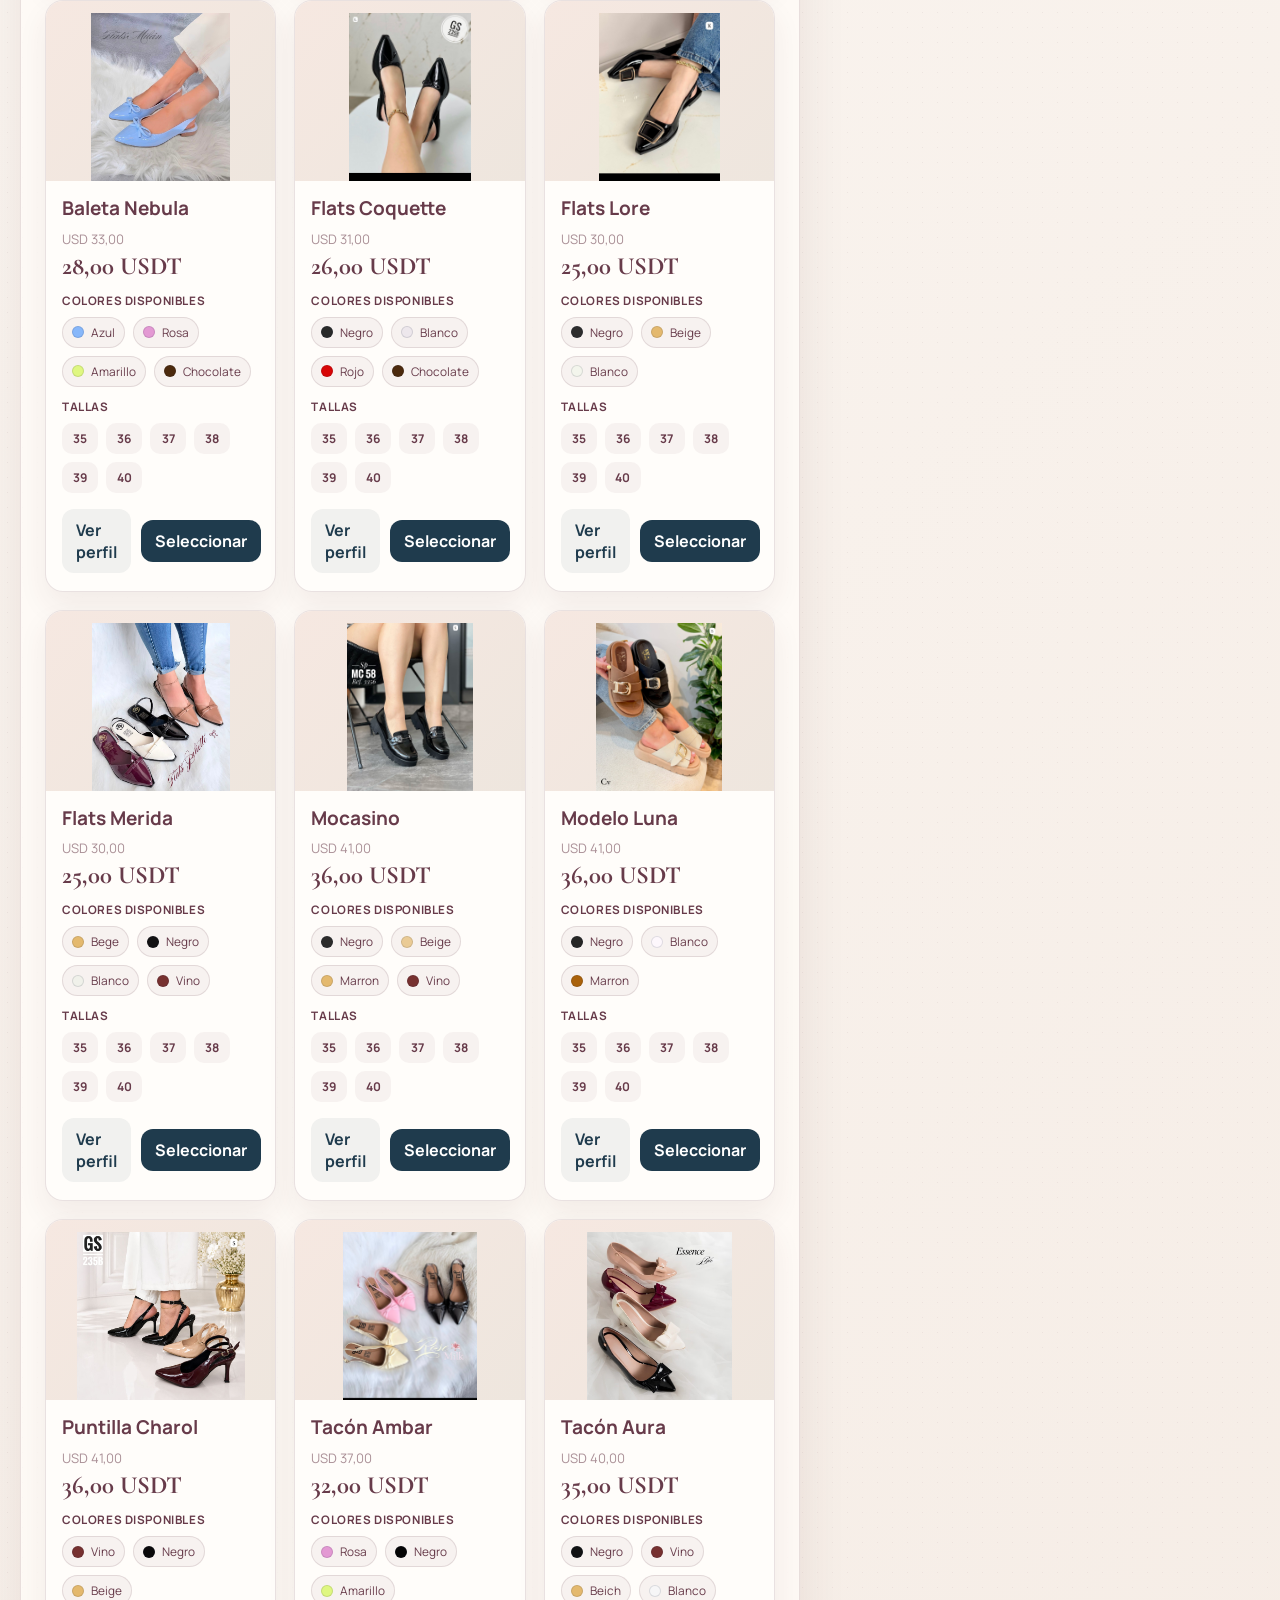
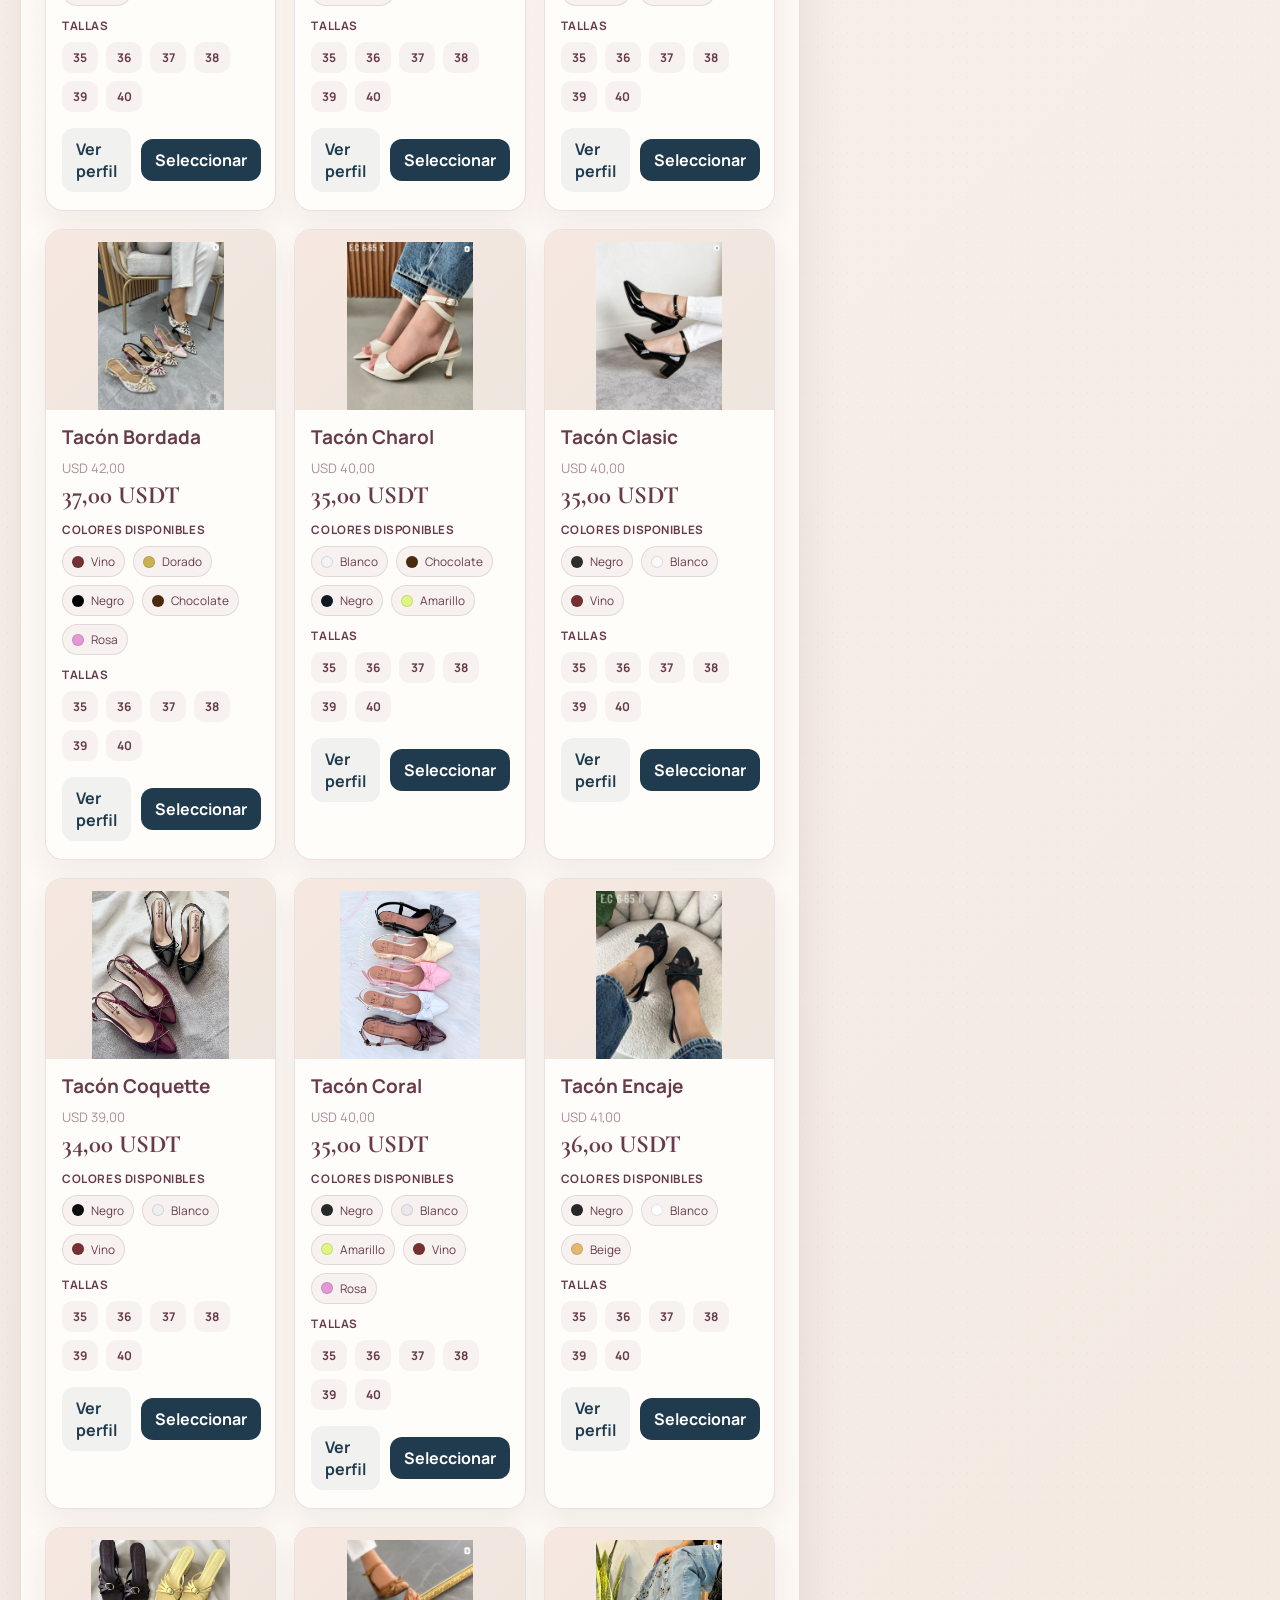
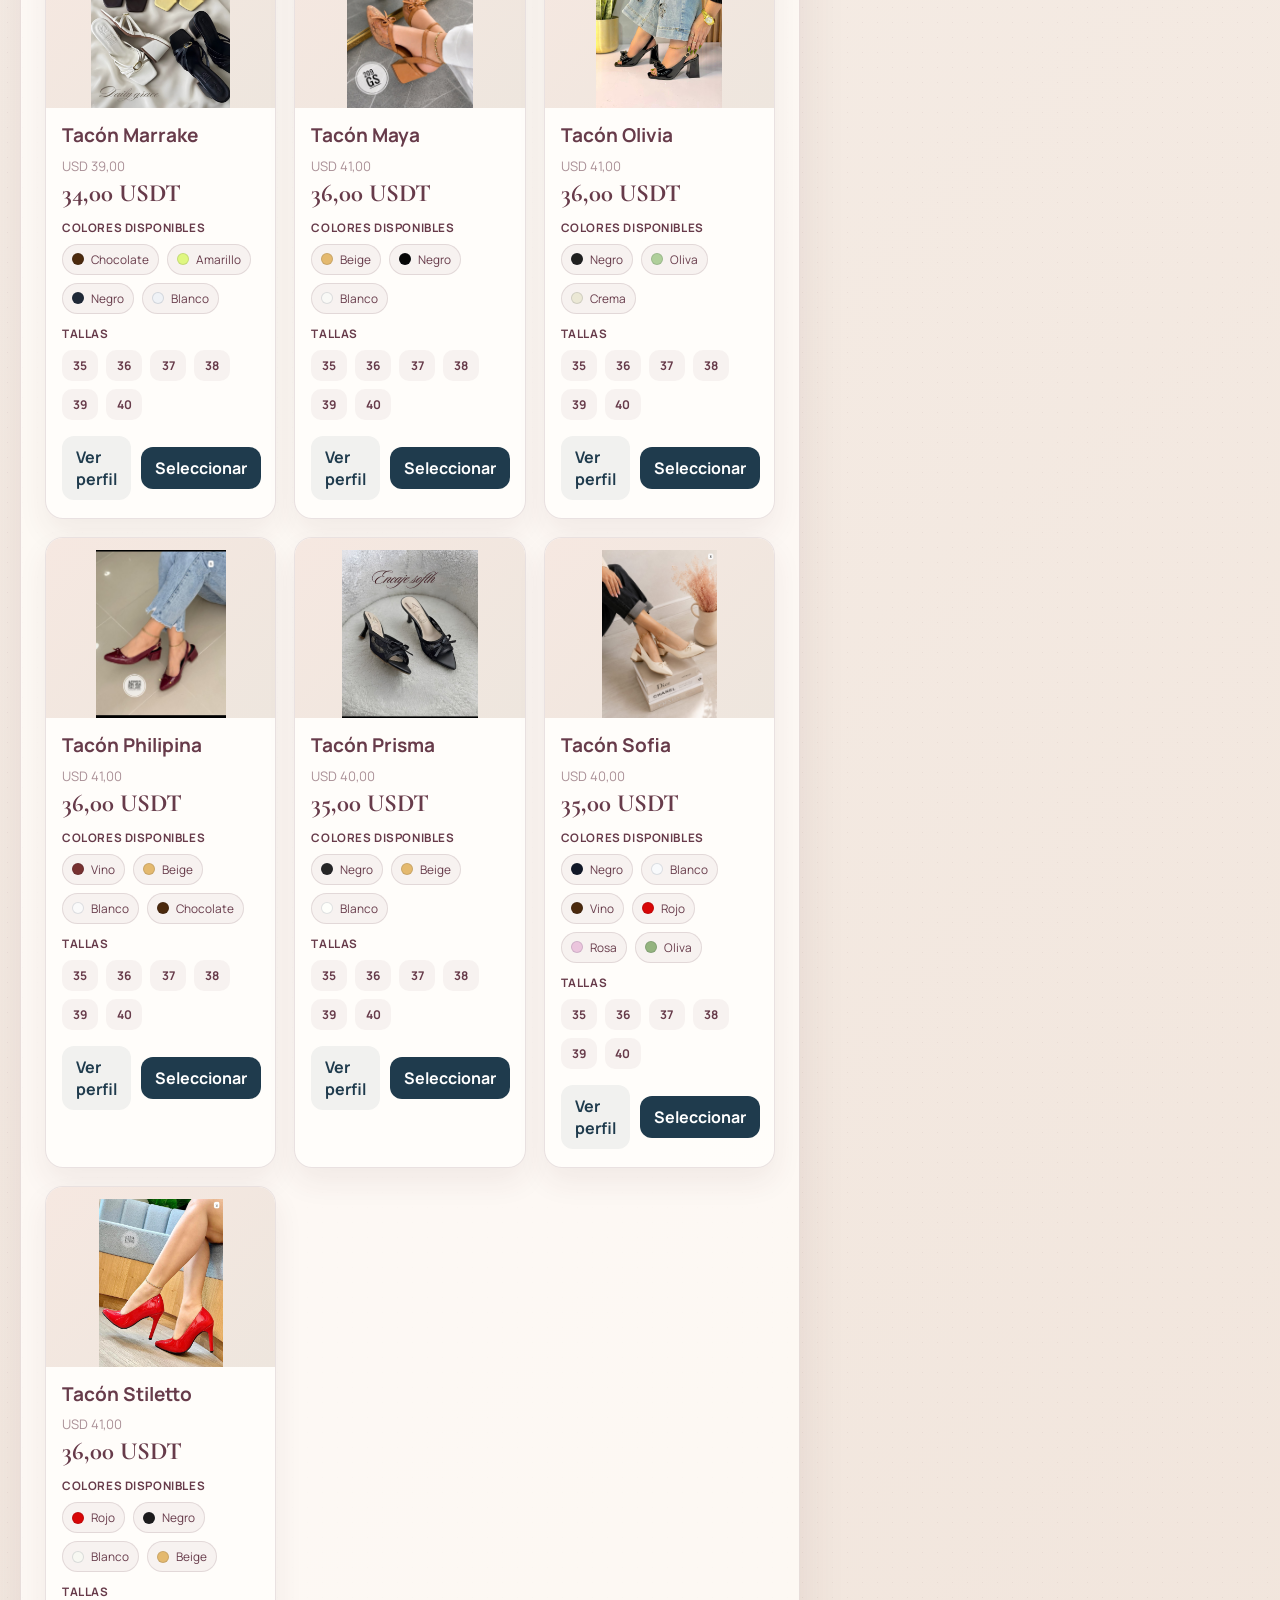
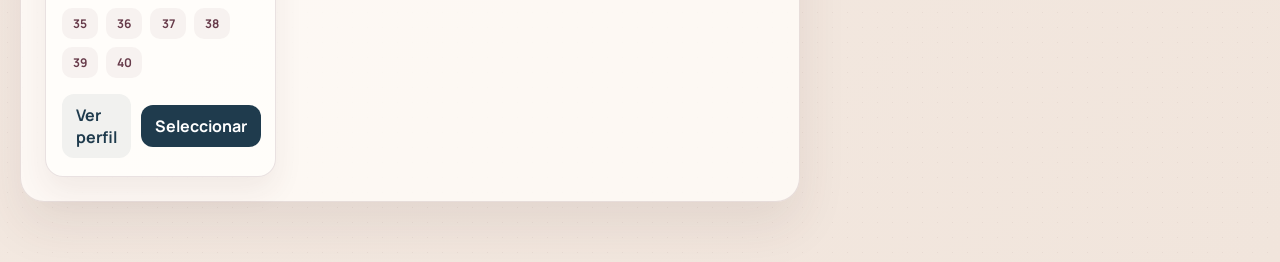
==== commit 811e4ec0: "se corrigio los colores del de los calzados, mejoro la pagina principal y mas especificaciones de lo" ====
--- a/catalogo.html
+++ b/catalogo.html
@@ -4,6 +4,7 @@
     <meta charset="UTF-8" />
     <meta name="viewport" content="width=device-width, initial-scale=1.0" />
     <title>MaiShoes |Catálogo</title>
+    <link rel="icon" href="logo.png" type="image/png">
     <meta name="description" content="Catálogo elegante de tacones y zapatillas de dama." />
     <link rel="preconnect" href="https://fonts.googleapis.com" />
     <link rel="preconnect" href="https://fonts.gstatic.com" crossorigin />
@@ -15,7 +16,7 @@
       <header class="catalog-header">
         <div class="brand-inline">Mai Shoes</div>
         <nav class="top-nav" aria-label="Navegación del sitio">
-          <a href="catalogo.html" class="active">Catálogo</a>
+          <a href="principal.html" >Inicio</a>
           <a href="guia-tallas.html">Guía de tallas</a>
         </nav>
       </header>
@@ -43,7 +44,7 @@
                   <strong id="precioBvc">$0.00</strong>
                 </div>
                 <div class="sim-total-item">
-                  <span>Divisa</span>
+                  <span>USDT</span>
                   <strong id="descuentoDivisa">$0.00</strong>
                 </div>
               </div>
--- a/sytle.css
+++ b/sytle.css
@@ -211,6 +211,119 @@
   text-shadow: 0 1px 3px rgba(255, 255, 255, 0.35);
 }
 
+.purchase-info {
+  width: min(100%, 920px);
+  margin-top: 46px;
+  padding: 30px;
+  border: 1px solid rgba(92, 74, 67, 0.12);
+  border-radius: 26px;
+  background: rgba(255, 250, 246, 0.58);
+  box-shadow: 0 16px 34px rgba(73, 52, 39, 0.07);
+}
+
+.purchase-info-heading {
+  text-align: center;
+}
+
+.purchase-info-heading .eyebrow {
+  margin-bottom: 8px;
+}
+
+.purchase-info-heading h2 {
+  margin: 0;
+  color: #3b1f24;
+  font-family: 'Cormorant Garamond', serif;
+  font-size: clamp(2.2rem, 4vw, 3.2rem);
+  line-height: 1;
+}
+
+.purchase-info-heading > p:last-child {
+  max-width: 620px;
+  margin: 12px auto 0;
+  color: rgba(59, 31, 36, 0.8);
+  line-height: 1.6;
+}
+
+.purchase-info-grid {
+  display: grid;
+  grid-template-columns: repeat(2, minmax(0, 1fr));
+  gap: 18px;
+  margin-top: 24px;
+}
+
+.purchase-info-card {
+  padding: 24px;
+  border: 1px solid rgba(92, 74, 67, 0.1);
+  border-radius: 20px;
+  background: rgba(255, 255, 255, 0.65);
+}
+
+.discount-info-card {
+  grid-column: 1 / -1;
+  display: flex;
+  align-items: center;
+  gap: 18px;
+  background: rgba(255, 255, 255, 0.65);
+  border-color: rgba(92, 74, 67, 0.1);
+}
+
+.discount-info-card .info-icon {
+  flex: 0 0 48px;
+  margin-bottom: 0;
+}
+
+.info-icon {
+  width: 48px;
+  height: 48px;
+  display: grid;
+  place-items: center;
+  margin-bottom: 14px;
+  border-radius: 14px;
+  background: rgba(215, 168, 110, 0.18);
+  font-size: 1.5rem;
+}
+
+.purchase-info-card h3 {
+  margin: 0;
+  color: #3b1f24;
+  font-family: 'Cormorant Garamond', serif;
+  font-size: 2rem;
+  line-height: 1;
+}
+
+.purchase-info-card p,
+.purchase-info-card li {
+  color: rgba(59, 31, 36, 0.82);
+  line-height: 1.55;
+}
+
+.purchase-info-card p {
+  margin: 14px 0 0;
+}
+
+.purchase-info-card ul,
+.payment-steps {
+  margin: 12px 0 0;
+  padding-left: 22px;
+}
+
+.purchase-info-card li + li {
+  margin-top: 8px;
+}
+
+.info-note {
+  font-size: 0.9rem;
+  font-style: italic;
+}
+
+.payment-steps {
+  margin-top: 16px;
+}
+
+.payment-steps strong {
+  color: #3b1f24;
+}
+
 @media (max-width: 640px) {
   .landing-shell {
     padding-top: 18px;
@@ -263,6 +376,27 @@
   .home-card p {
     max-width: 220px;
     font-size: 0.92rem;
+  }
+
+  .purchase-info {
+    margin-top: 30px;
+    padding: 22px 16px;
+  }
+
+  .purchase-info-grid {
+    grid-template-columns: 1fr;
+  }
+
+  .purchase-info-card {
+    padding: 20px;
+  }
+
+  .discount-info-card {
+    display: block;
+  }
+
+  .discount-info-card .info-icon {
+    margin-bottom: 14px;
   }
 }
 
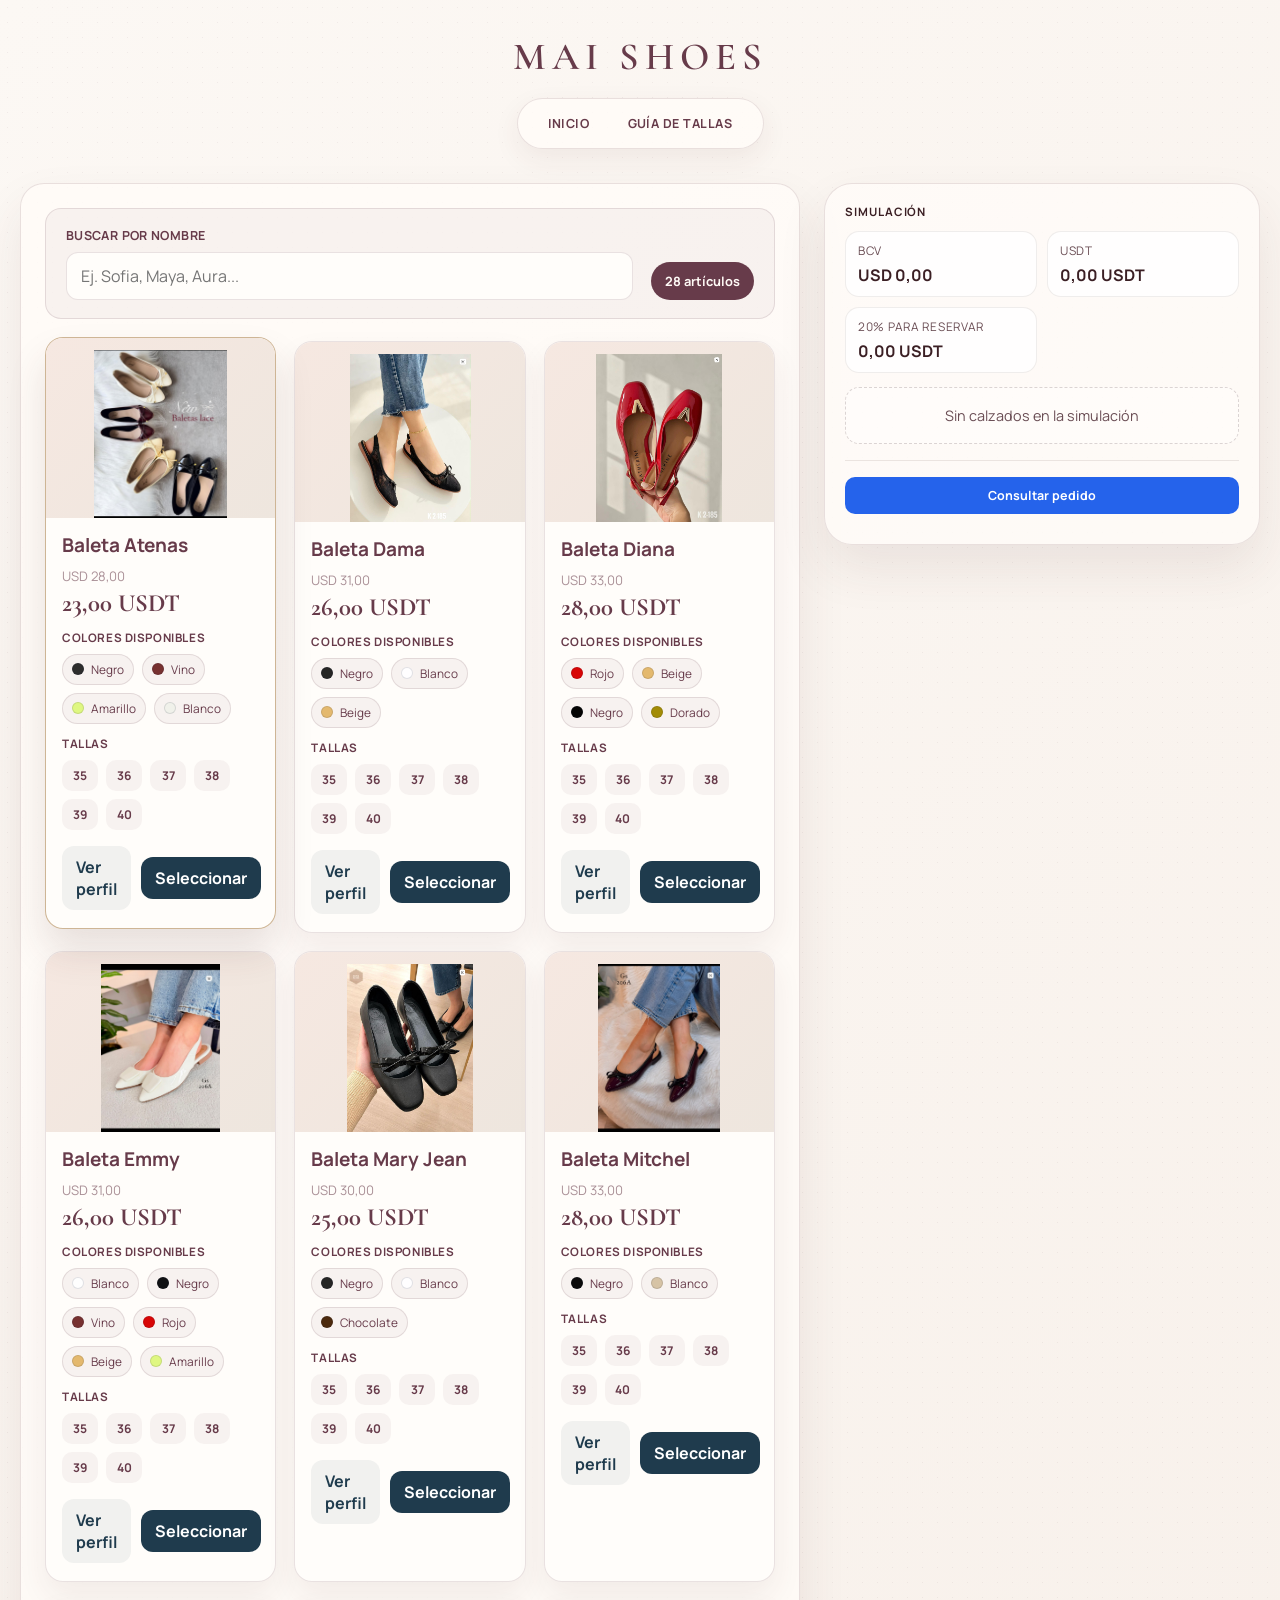
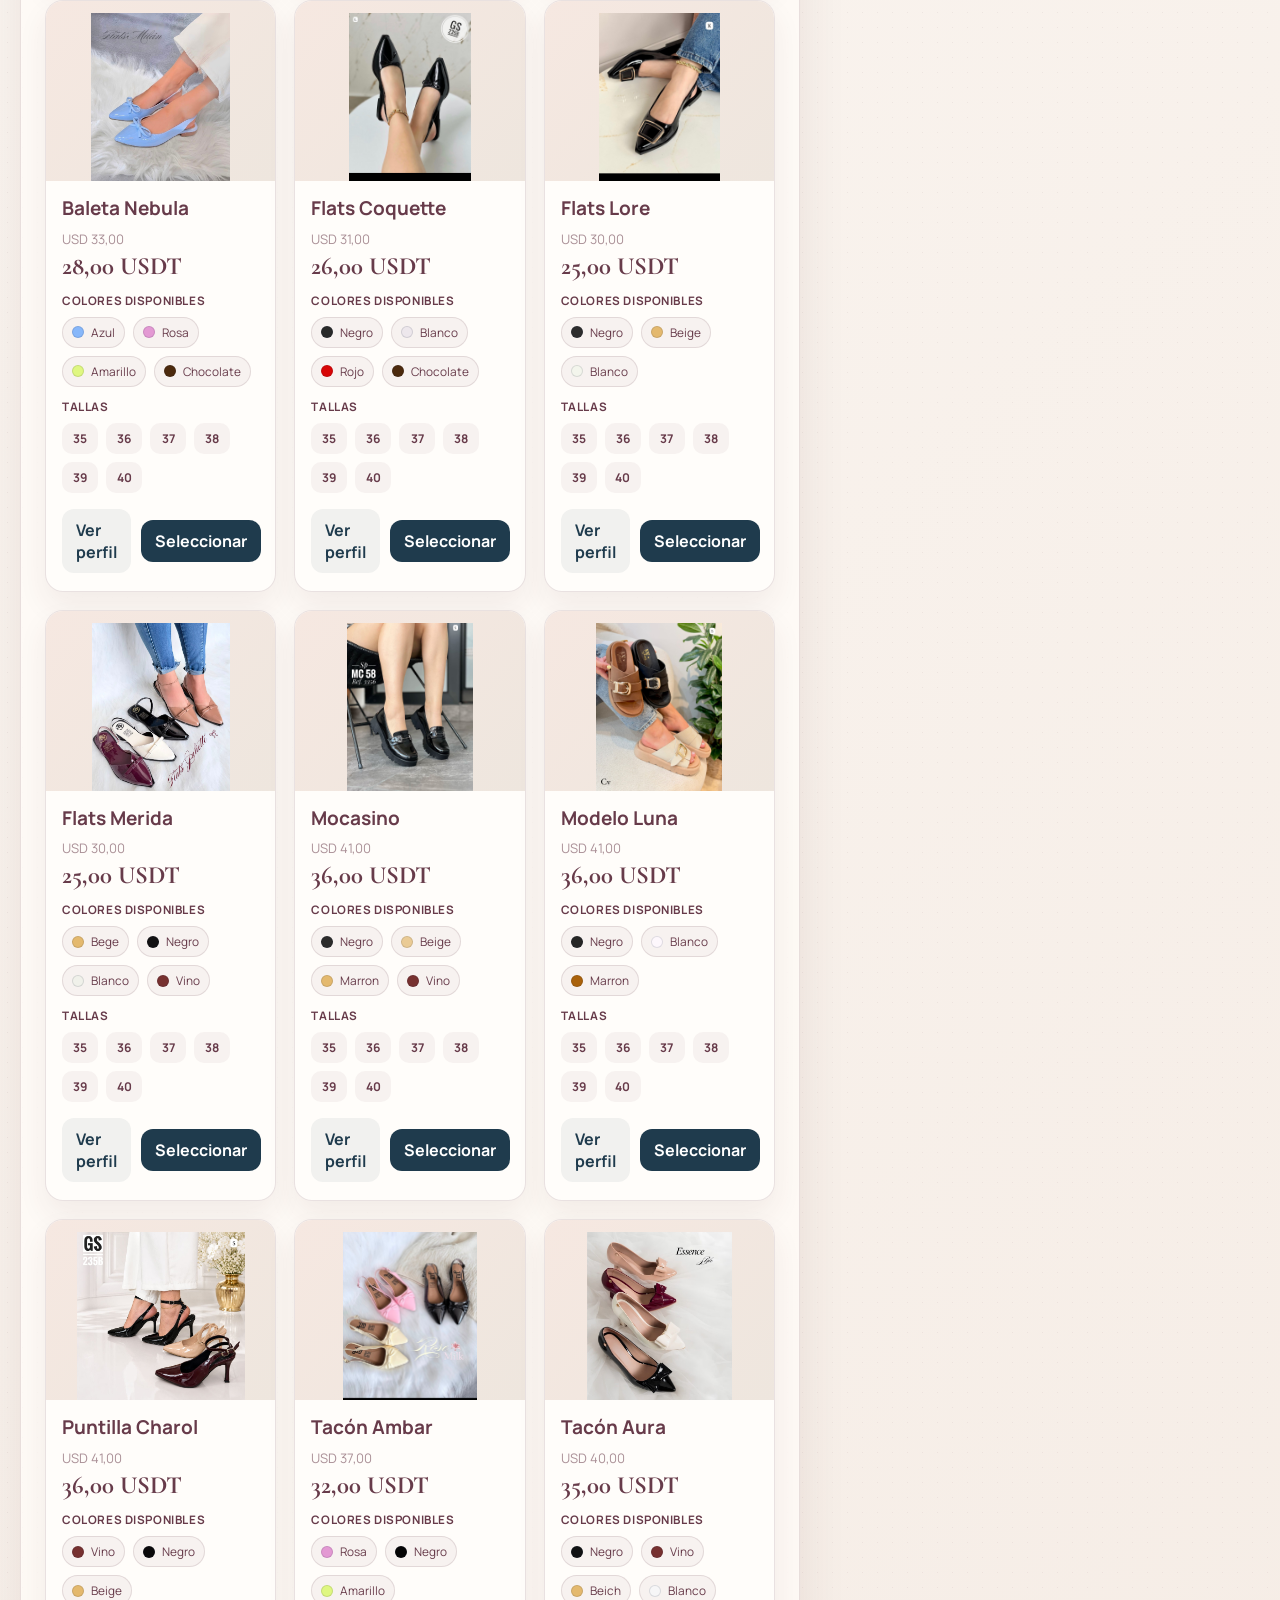
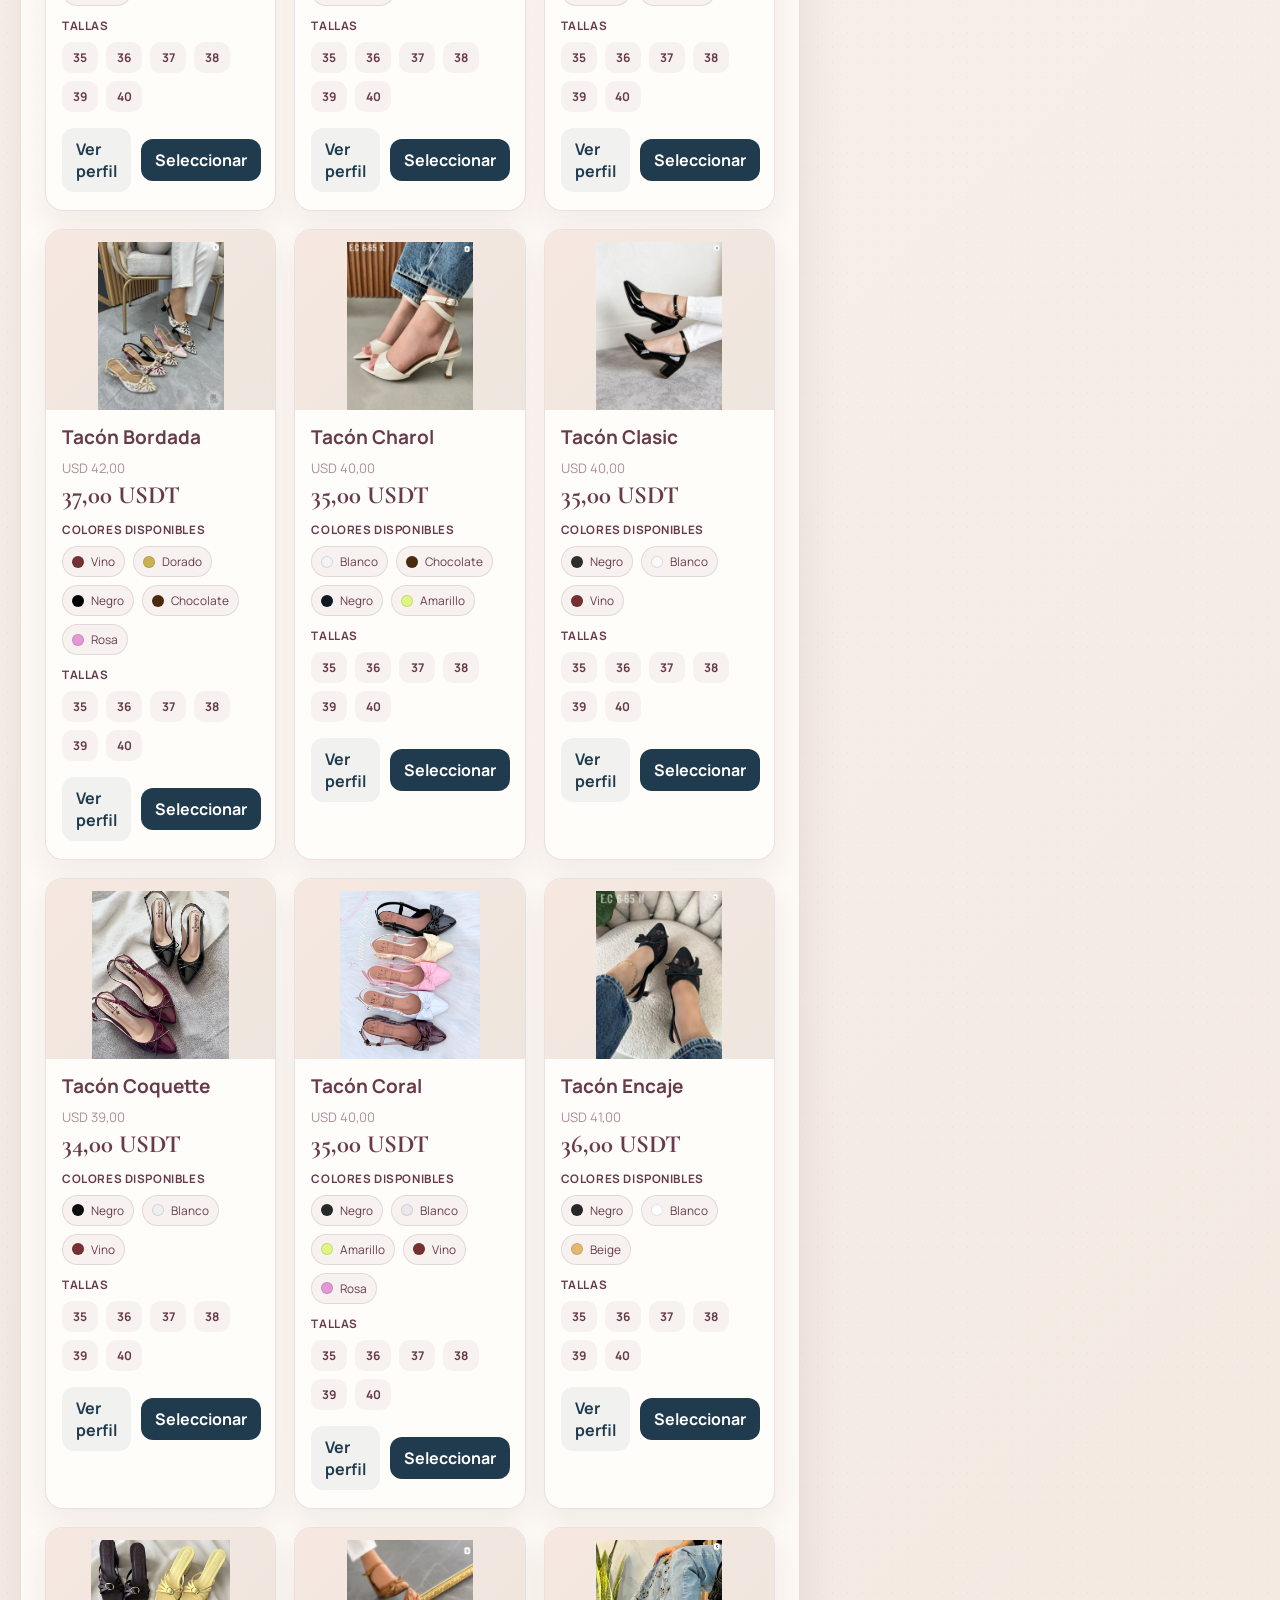
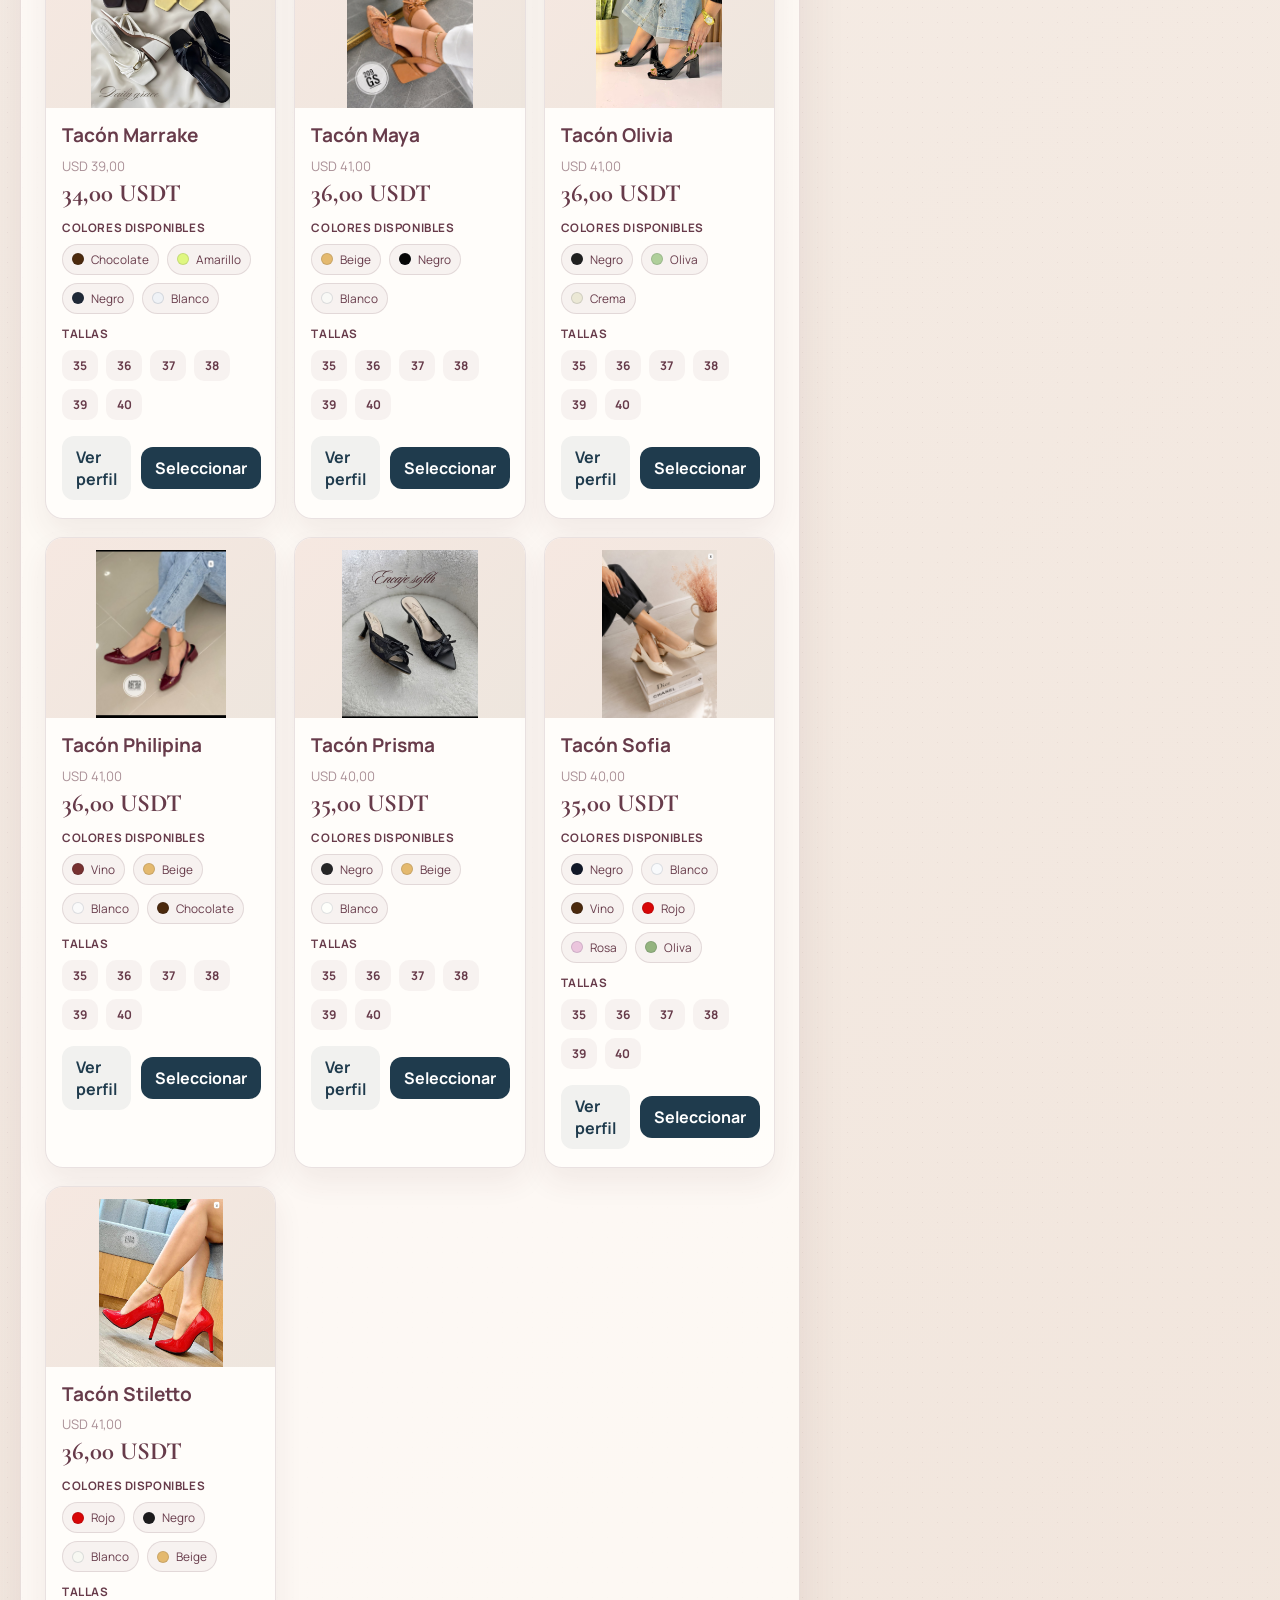
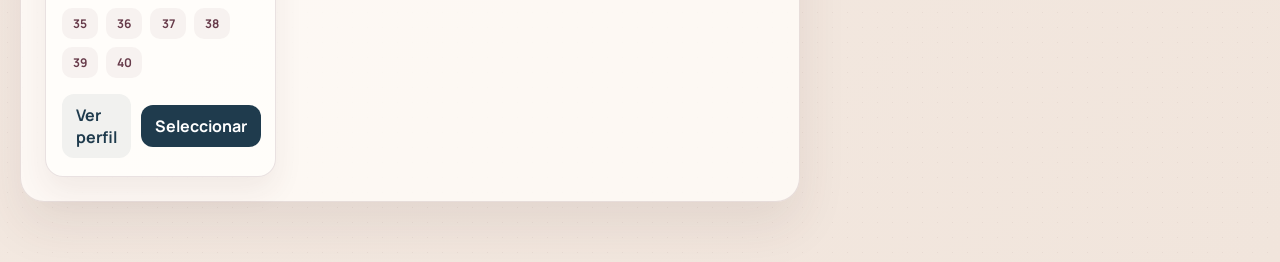
==== commit d528b2f4: "se corrigio detalles ligeros y se integro una barra fija para la simulacion" ====
--- a/catalogo.html
+++ b/catalogo.html
@@ -47,6 +47,10 @@
                   <span>USDT</span>
                   <strong id="descuentoDivisa">$0.00</strong>
                 </div>
+                <div class="sim-total-item">
+                  <span>20% para reservar</span>
+                  <strong id="montoReservaSimulacion">0,00 USDT</strong>
+                </div>
               </div>
             </div>
 
@@ -60,6 +64,17 @@
           </div>
         </aside>
       </main>
+
+      <div class="mobile-order-bar" aria-label="Resumen del pedido">
+        <div class="mobile-order-amounts">
+          <span>Total USDT <strong id="mobileTotalUsdt">0,00 USDT</strong></span>
+          <span>20% para reservar <strong id="mobileReservaUsdt">0,00 USDT</strong></span>
+        </div>
+        <div class="mobile-order-action">
+          <button id="mobileConsultarPedido" class="consult-order-button" type="button">Consultar pedido</button>
+          <p id="mobileConsultaPedidoError" class="mobile-order-error" aria-live="polite"></p>
+        </div>
+      </div>
     </div>
 
     <script src="catalogo.js"></script>
--- a/sytle.css
+++ b/sytle.css
@@ -1,8 +1,5 @@
 :root {
-  --bg: #f3efe8;
-  --panel: #ffffff;
   --primary: #1f3b4d;
-  --secondary: #d7a86e;
   --text: #232323;
   --muted: #646464;
   --shadow: 0 18px 40px rgba(24, 32, 41, 0.08);
@@ -1239,6 +1236,10 @@
   line-height: 1.4;
 }
 
+.mobile-order-bar {
+  display: none;
+}
+
 .sim-item {
   display: flex;
   align-items: center;
@@ -1667,6 +1668,65 @@
 }
 
 @media (max-width: 640px) {
+  .catalog-page {
+    padding-bottom: 112px;
+  }
+
+  .mobile-order-bar {
+    position: fixed;
+    right: 0;
+    bottom: 0;
+    left: 0;
+    z-index: 20;
+    display: flex;
+    align-items: center;
+    justify-content: space-between;
+    gap: 12px;
+    padding: 10px 14px calc(10px + env(safe-area-inset-bottom));
+    background: rgba(255, 250, 246, 0.96);
+    border-top: 1px solid rgba(59, 31, 36, 0.14);
+    box-shadow: 0 -8px 24px rgba(59, 31, 36, 0.12);
+    backdrop-filter: blur(10px);
+  }
+
+  .mobile-order-amounts {
+    display: grid;
+    gap: 3px;
+    min-width: 0;
+  }
+
+  .mobile-order-amounts span {
+    display: grid;
+    gap: 1px;
+    color: #6a4d54;
+    font-size: 0.67rem;
+    line-height: 1.15;
+  }
+
+  .mobile-order-amounts strong {
+    color: #3b1f24;
+    font-size: 0.84rem;
+  }
+
+  .mobile-order-bar .consult-order-button {
+    flex: 0 0 auto;
+    padding: 10px 11px;
+    font-size: 0.72rem;
+  }
+
+  .mobile-order-action {
+    display: grid;
+    justify-items: end;
+    gap: 3px;
+  }
+
+  .mobile-order-error {
+    min-height: 0.9em;
+    margin: 0;
+    color: #b42318;
+    font-size: 0.63rem;
+  }
+
   .toolbar {
     flex-direction: column;
     align-items: stretch;
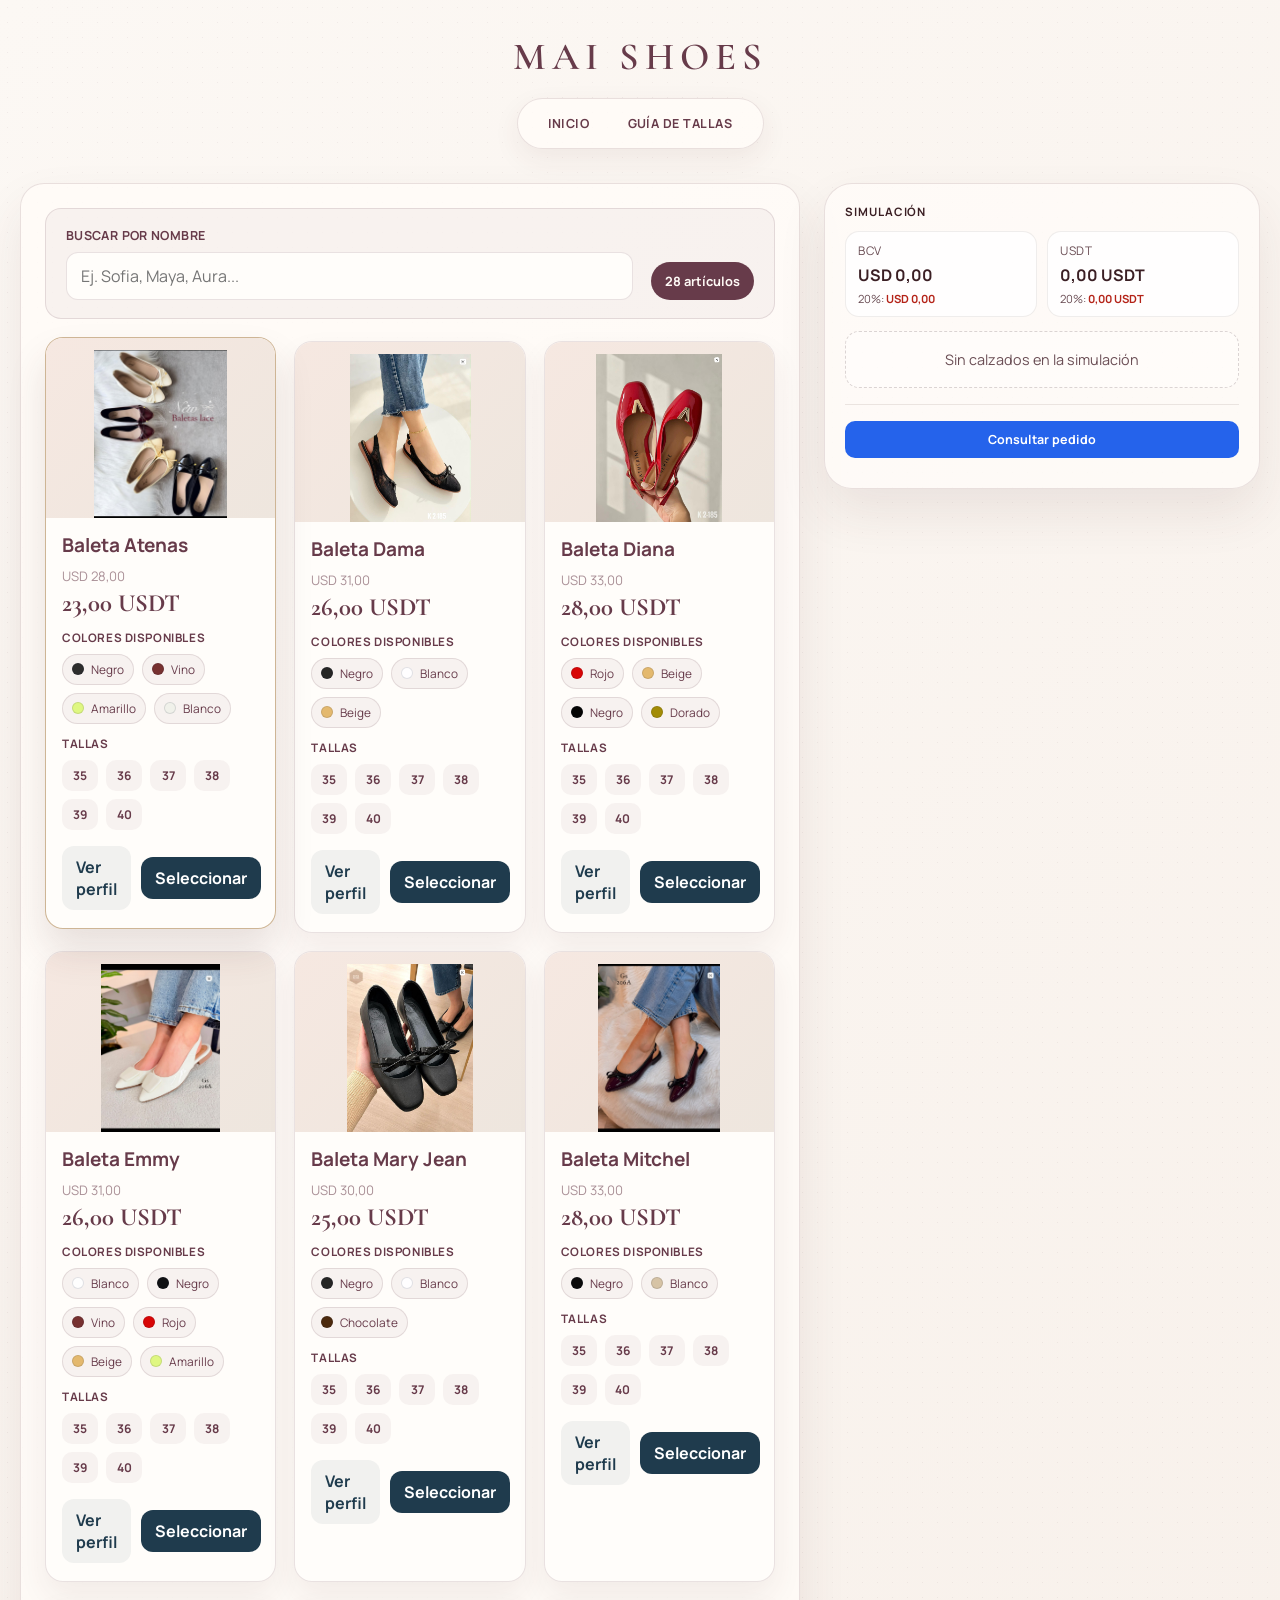
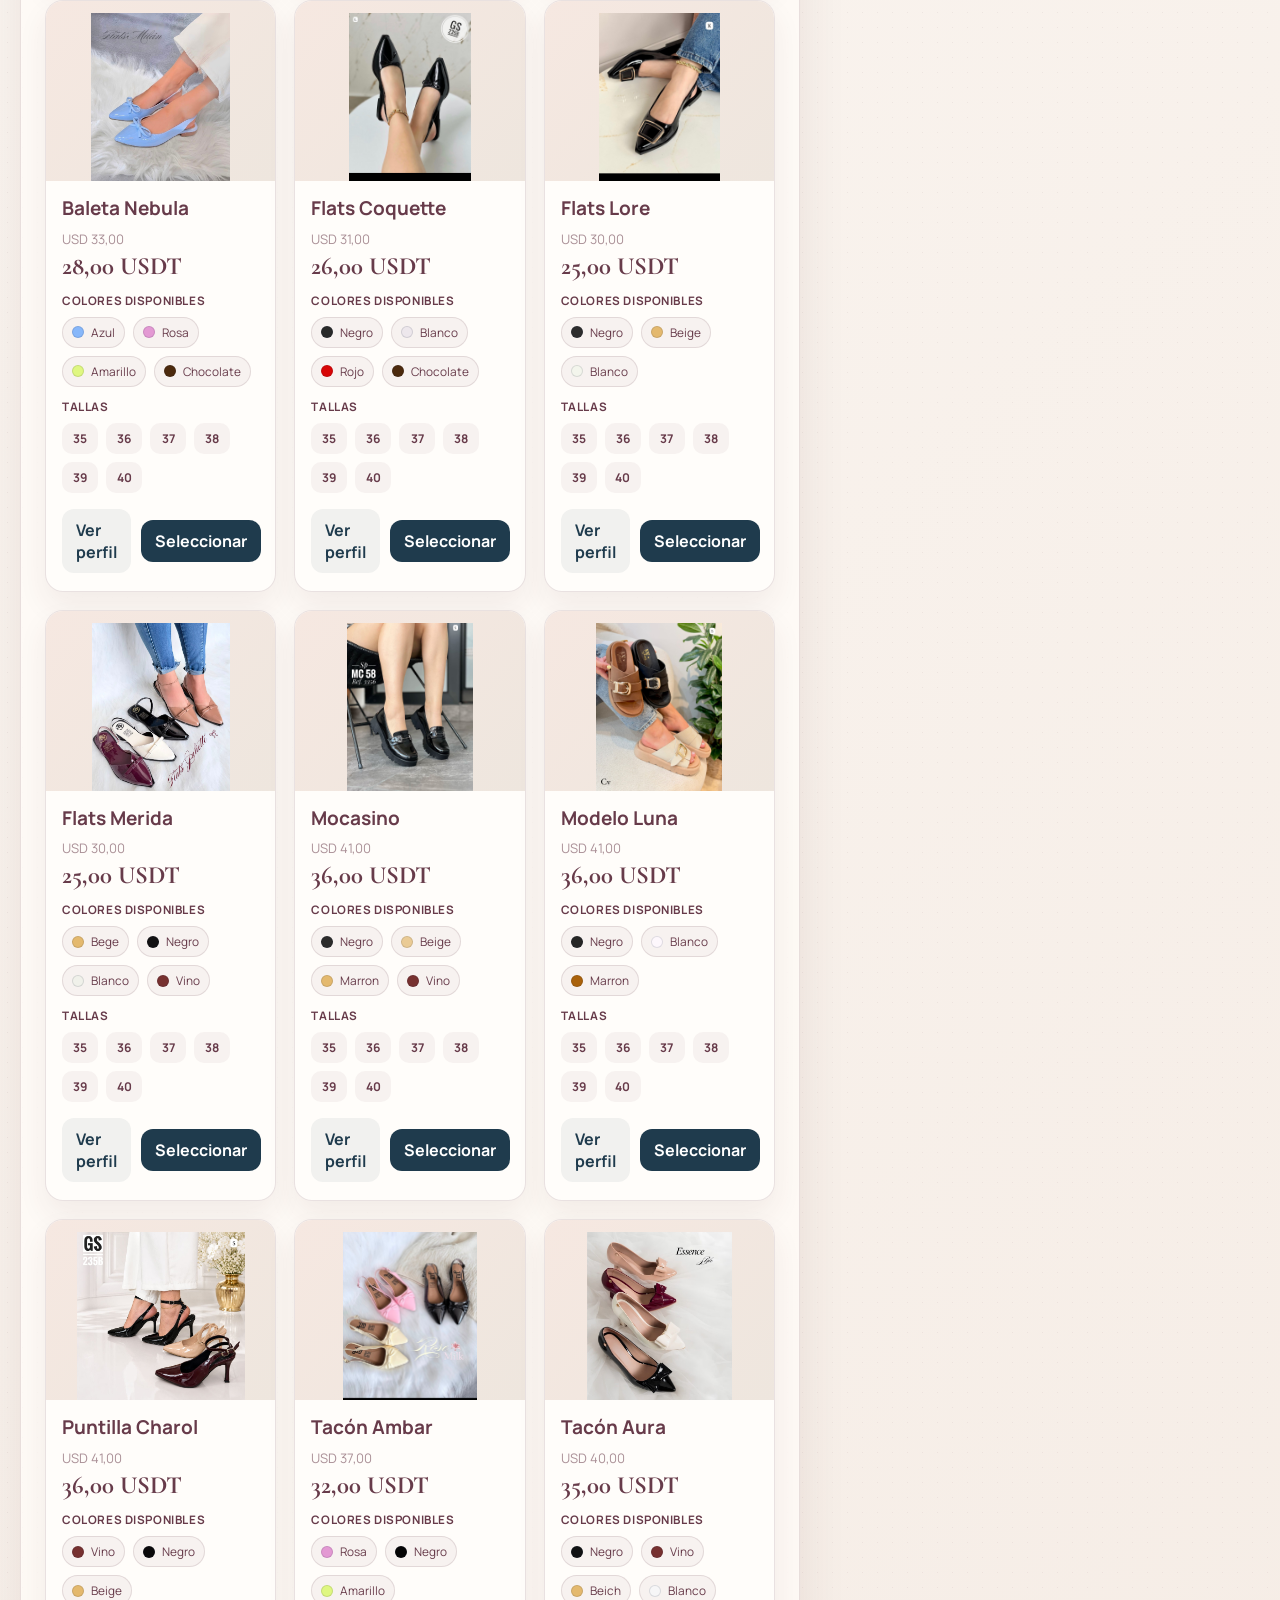
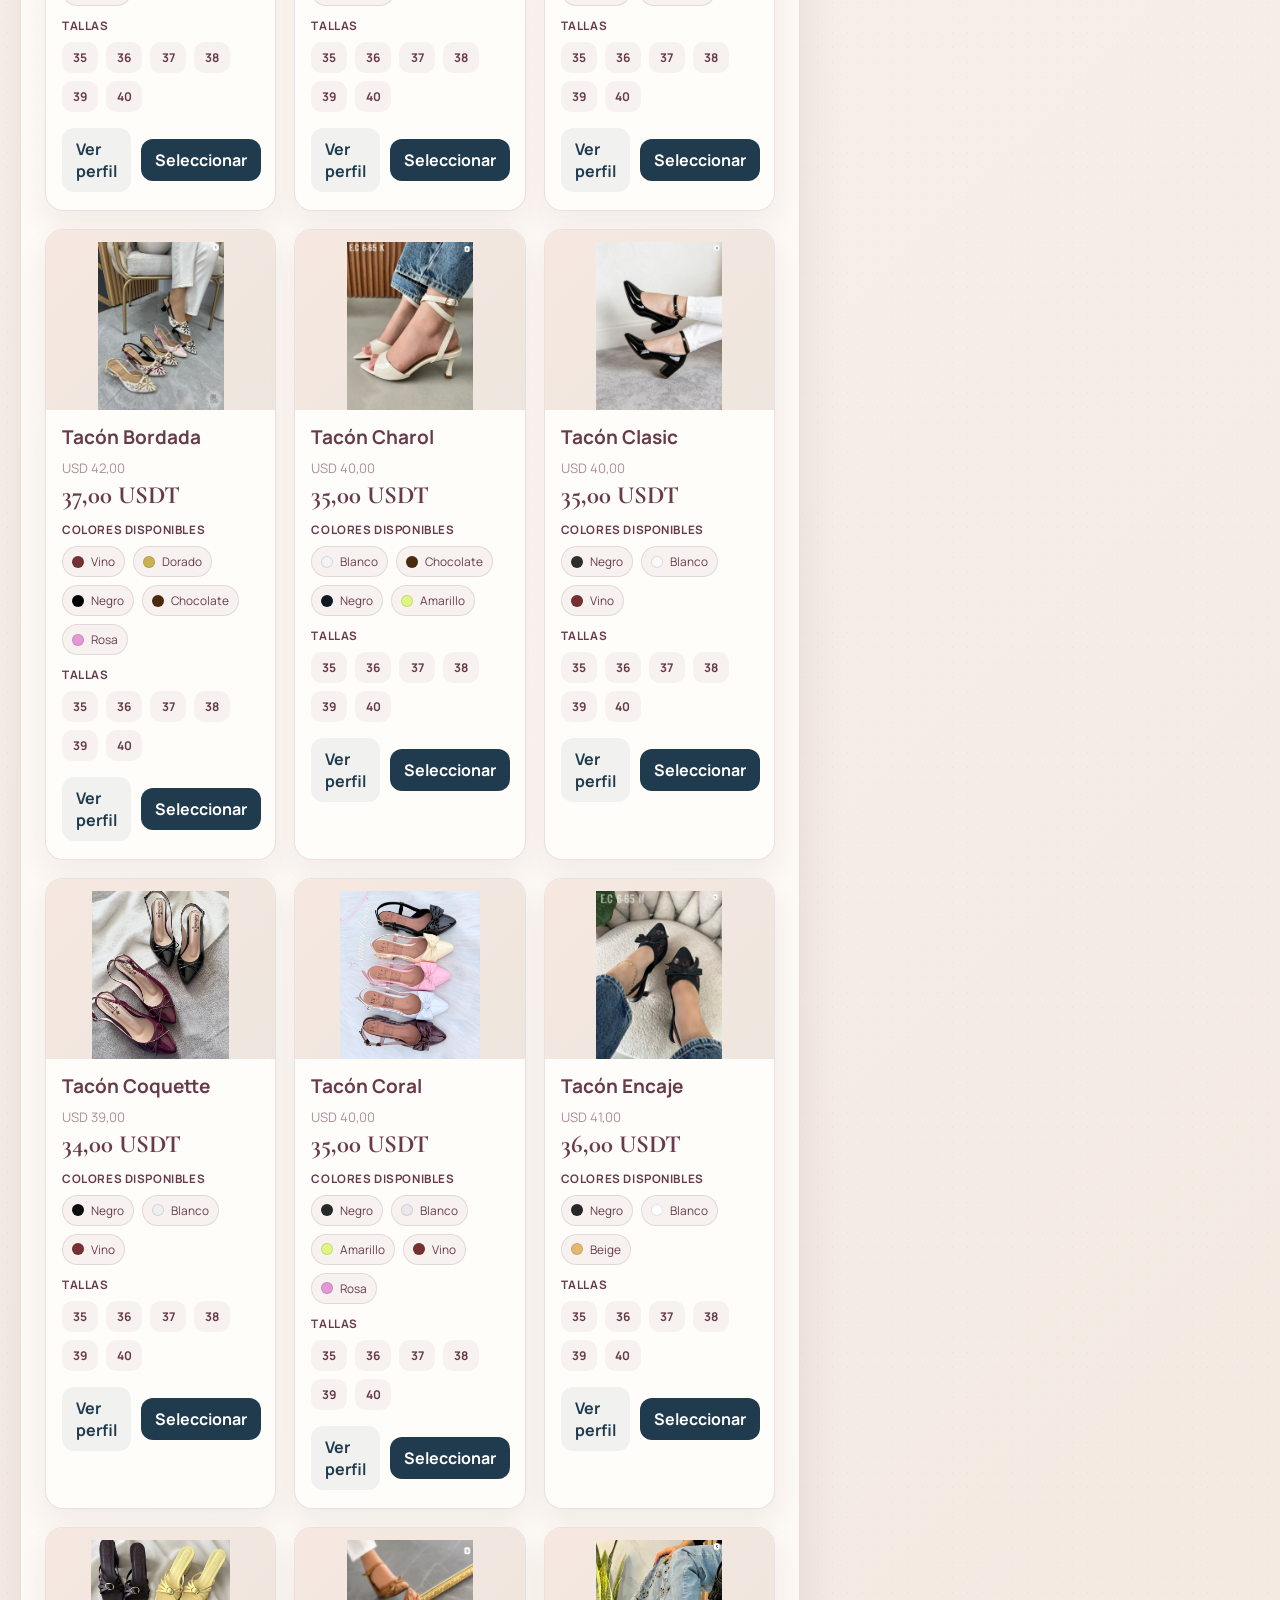
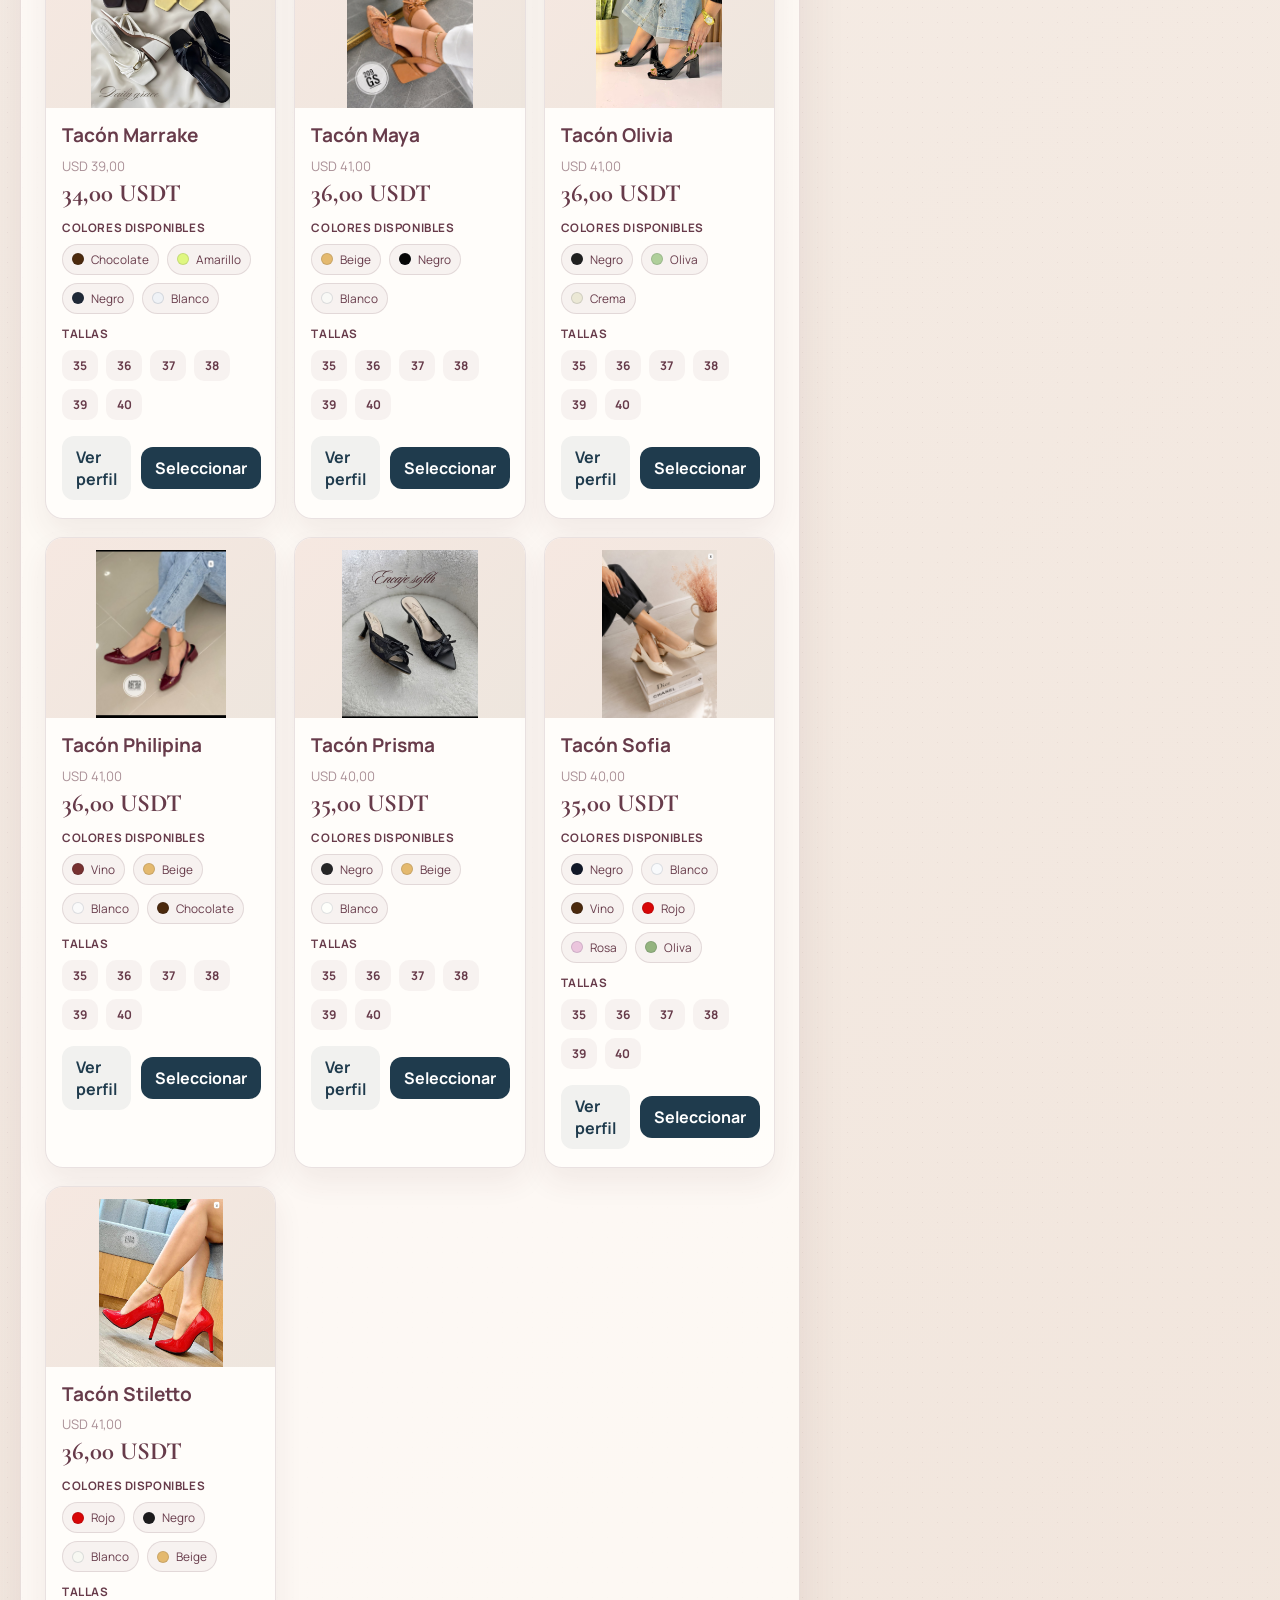
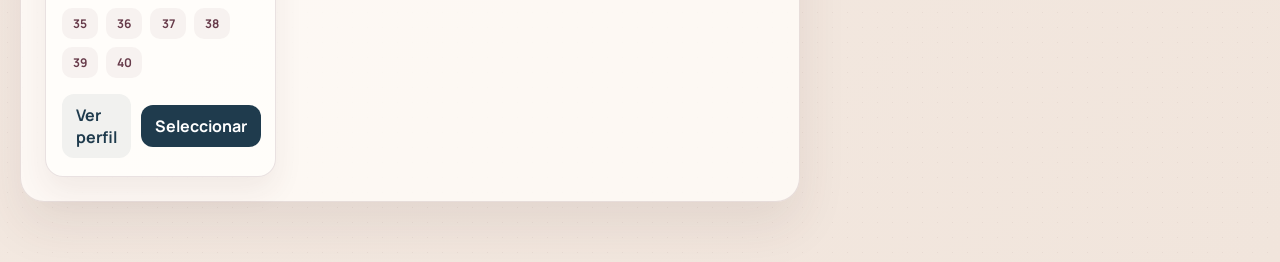
==== commit 65f4e6e4: "se completo los detalles de los calzados, y se agrego el 20% de inicial a la simulacion y pedido" ====
--- a/catalogo.html
+++ b/catalogo.html
@@ -16,7 +16,7 @@
       <header class="catalog-header">
         <div class="brand-inline">Mai Shoes</div>
         <nav class="top-nav" aria-label="Navegación del sitio">
-          <a href="principal.html" >Inicio</a>
+          <a href="index.html" >Inicio</a>
           <a href="guia-tallas.html">Guía de tallas</a>
         </nav>
       </header>
@@ -42,14 +42,12 @@
                 <div class="sim-total-item">
                   <span>BCV</span>
                   <strong id="precioBvc">$0.00</strong>
+                  <small>20%: <b id="reservaBcv">$0.00</b></small>
                 </div>
                 <div class="sim-total-item">
                   <span>USDT</span>
                   <strong id="descuentoDivisa">$0.00</strong>
-                </div>
-                <div class="sim-total-item">
-                  <span>20% para reservar</span>
-                  <strong id="montoReservaSimulacion">0,00 USDT</strong>
+                  <small>20%: <b id="reservaUsdt">0,00 USDT</b></small>
                 </div>
               </div>
             </div>
@@ -64,17 +62,6 @@
           </div>
         </aside>
       </main>
-
-      <div class="mobile-order-bar" aria-label="Resumen del pedido">
-        <div class="mobile-order-amounts">
-          <span>Total USDT <strong id="mobileTotalUsdt">0,00 USDT</strong></span>
-          <span>20% para reservar <strong id="mobileReservaUsdt">0,00 USDT</strong></span>
-        </div>
-        <div class="mobile-order-action">
-          <button id="mobileConsultarPedido" class="consult-order-button" type="button">Consultar pedido</button>
-          <p id="mobileConsultaPedidoError" class="mobile-order-error" aria-live="polite"></p>
-        </div>
-      </div>
     </div>
 
     <script src="catalogo.js"></script>
--- a/sytle.css
+++ b/sytle.css
@@ -1192,6 +1192,17 @@
   font-size: 1rem;
 }
 
+.sim-total-item small,
+.order-totals small {
+  color: #6a4d54;
+  font-size: 0.7rem;
+}
+
+.sim-total-item small b,
+.order-totals small b {
+  color: #b42318;
+}
+
 .simulacion-vacia {
   display: block;
   padding: 18px 14px;
@@ -1236,10 +1247,6 @@
   line-height: 1.4;
 }
 
-.mobile-order-bar {
-  display: none;
-}
-
 .sim-item {
   display: flex;
   align-items: center;
@@ -1668,65 +1675,6 @@
 }
 
 @media (max-width: 640px) {
-  .catalog-page {
-    padding-bottom: 112px;
-  }
-
-  .mobile-order-bar {
-    position: fixed;
-    right: 0;
-    bottom: 0;
-    left: 0;
-    z-index: 20;
-    display: flex;
-    align-items: center;
-    justify-content: space-between;
-    gap: 12px;
-    padding: 10px 14px calc(10px + env(safe-area-inset-bottom));
-    background: rgba(255, 250, 246, 0.96);
-    border-top: 1px solid rgba(59, 31, 36, 0.14);
-    box-shadow: 0 -8px 24px rgba(59, 31, 36, 0.12);
-    backdrop-filter: blur(10px);
-  }
-
-  .mobile-order-amounts {
-    display: grid;
-    gap: 3px;
-    min-width: 0;
-  }
-
-  .mobile-order-amounts span {
-    display: grid;
-    gap: 1px;
-    color: #6a4d54;
-    font-size: 0.67rem;
-    line-height: 1.15;
-  }
-
-  .mobile-order-amounts strong {
-    color: #3b1f24;
-    font-size: 0.84rem;
-  }
-
-  .mobile-order-bar .consult-order-button {
-    flex: 0 0 auto;
-    padding: 10px 11px;
-    font-size: 0.72rem;
-  }
-
-  .mobile-order-action {
-    display: grid;
-    justify-items: end;
-    gap: 3px;
-  }
-
-  .mobile-order-error {
-    min-height: 0.9em;
-    margin: 0;
-    color: #b42318;
-    font-size: 0.63rem;
-  }
-
   .toolbar {
     flex-direction: column;
     align-items: stretch;
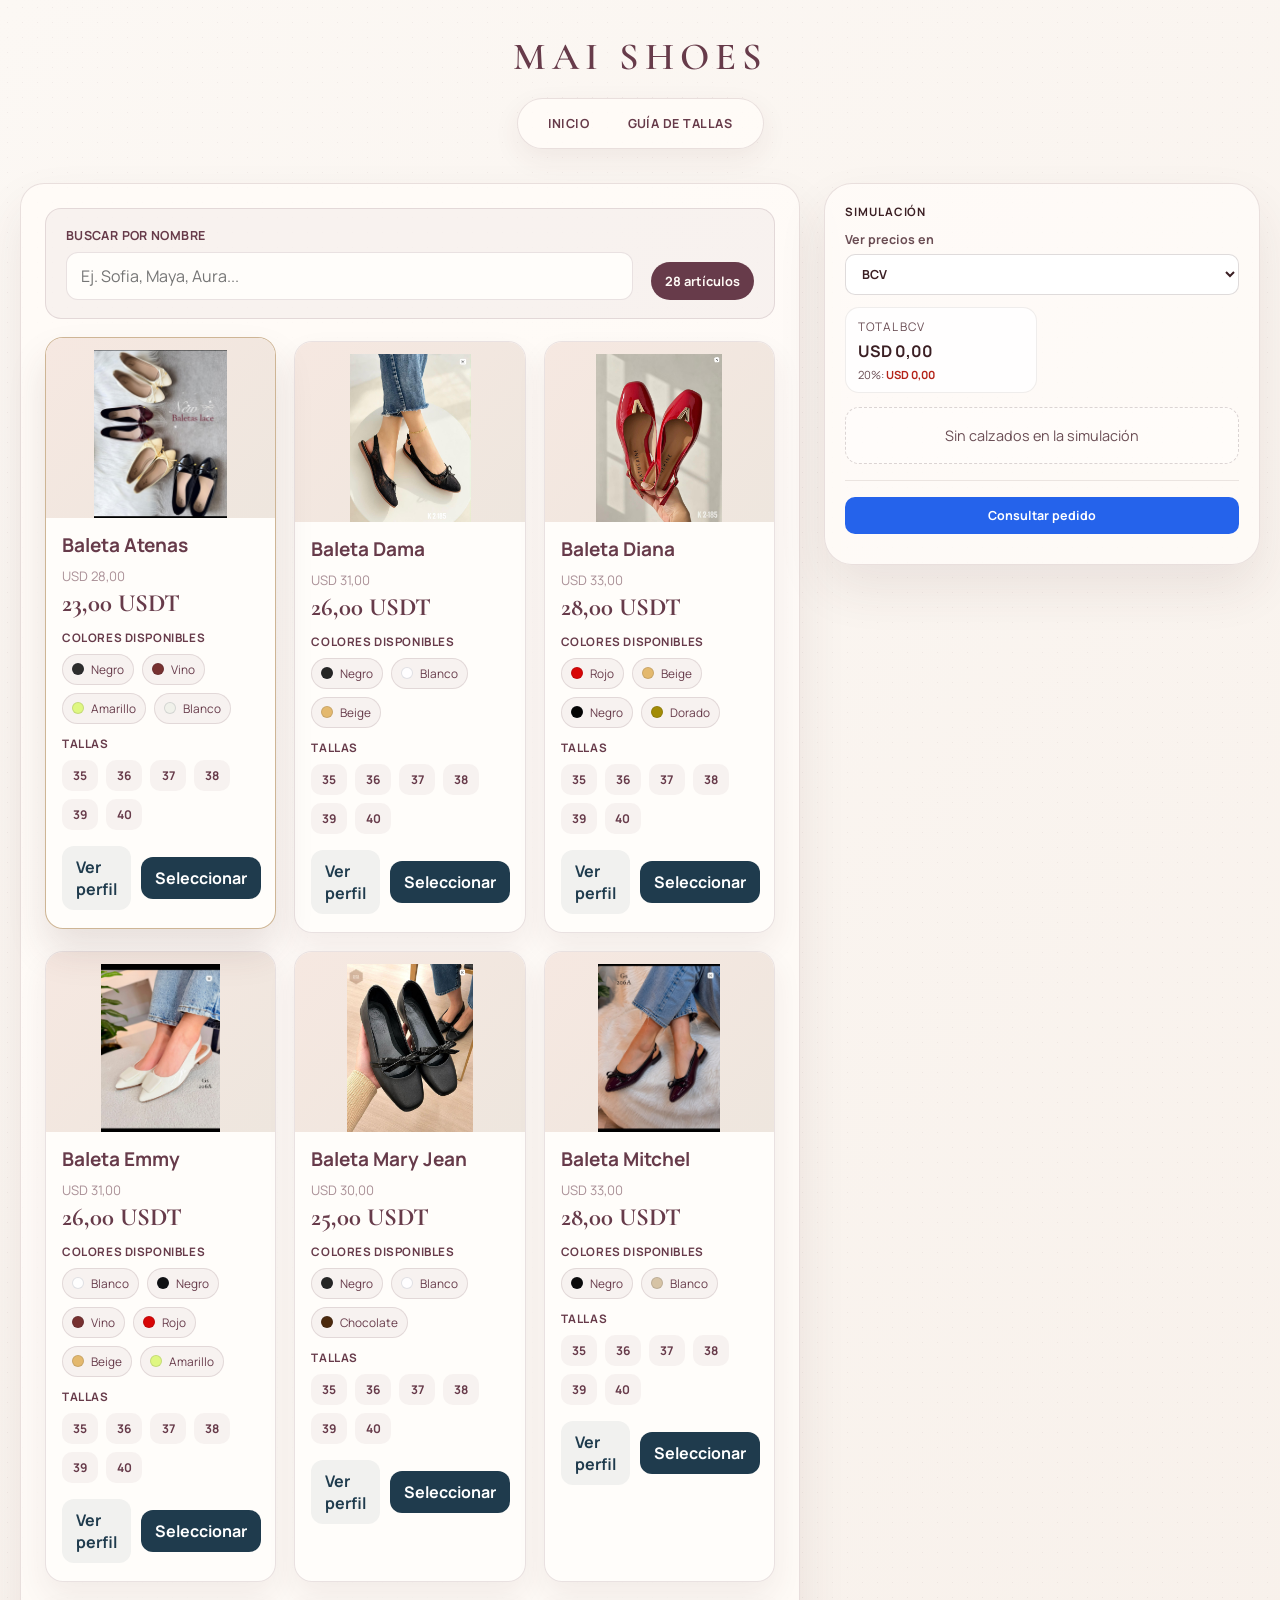
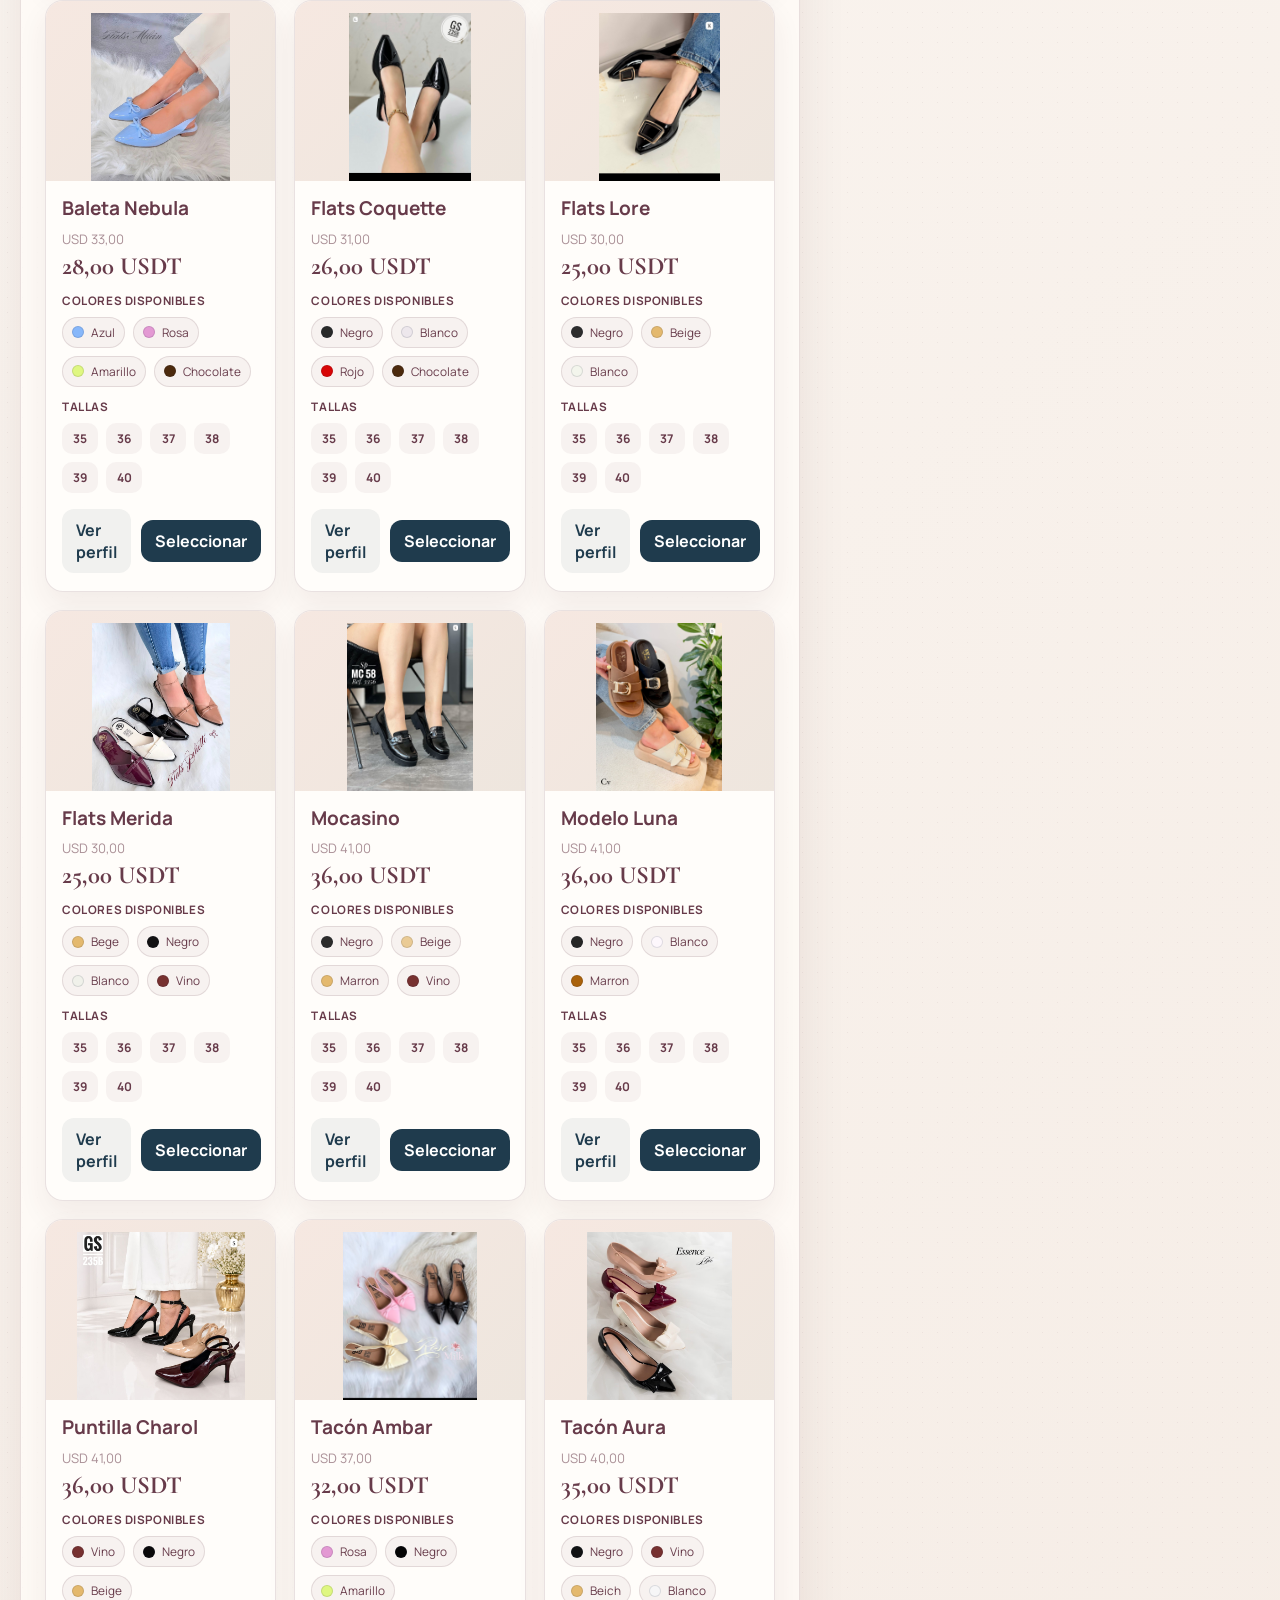
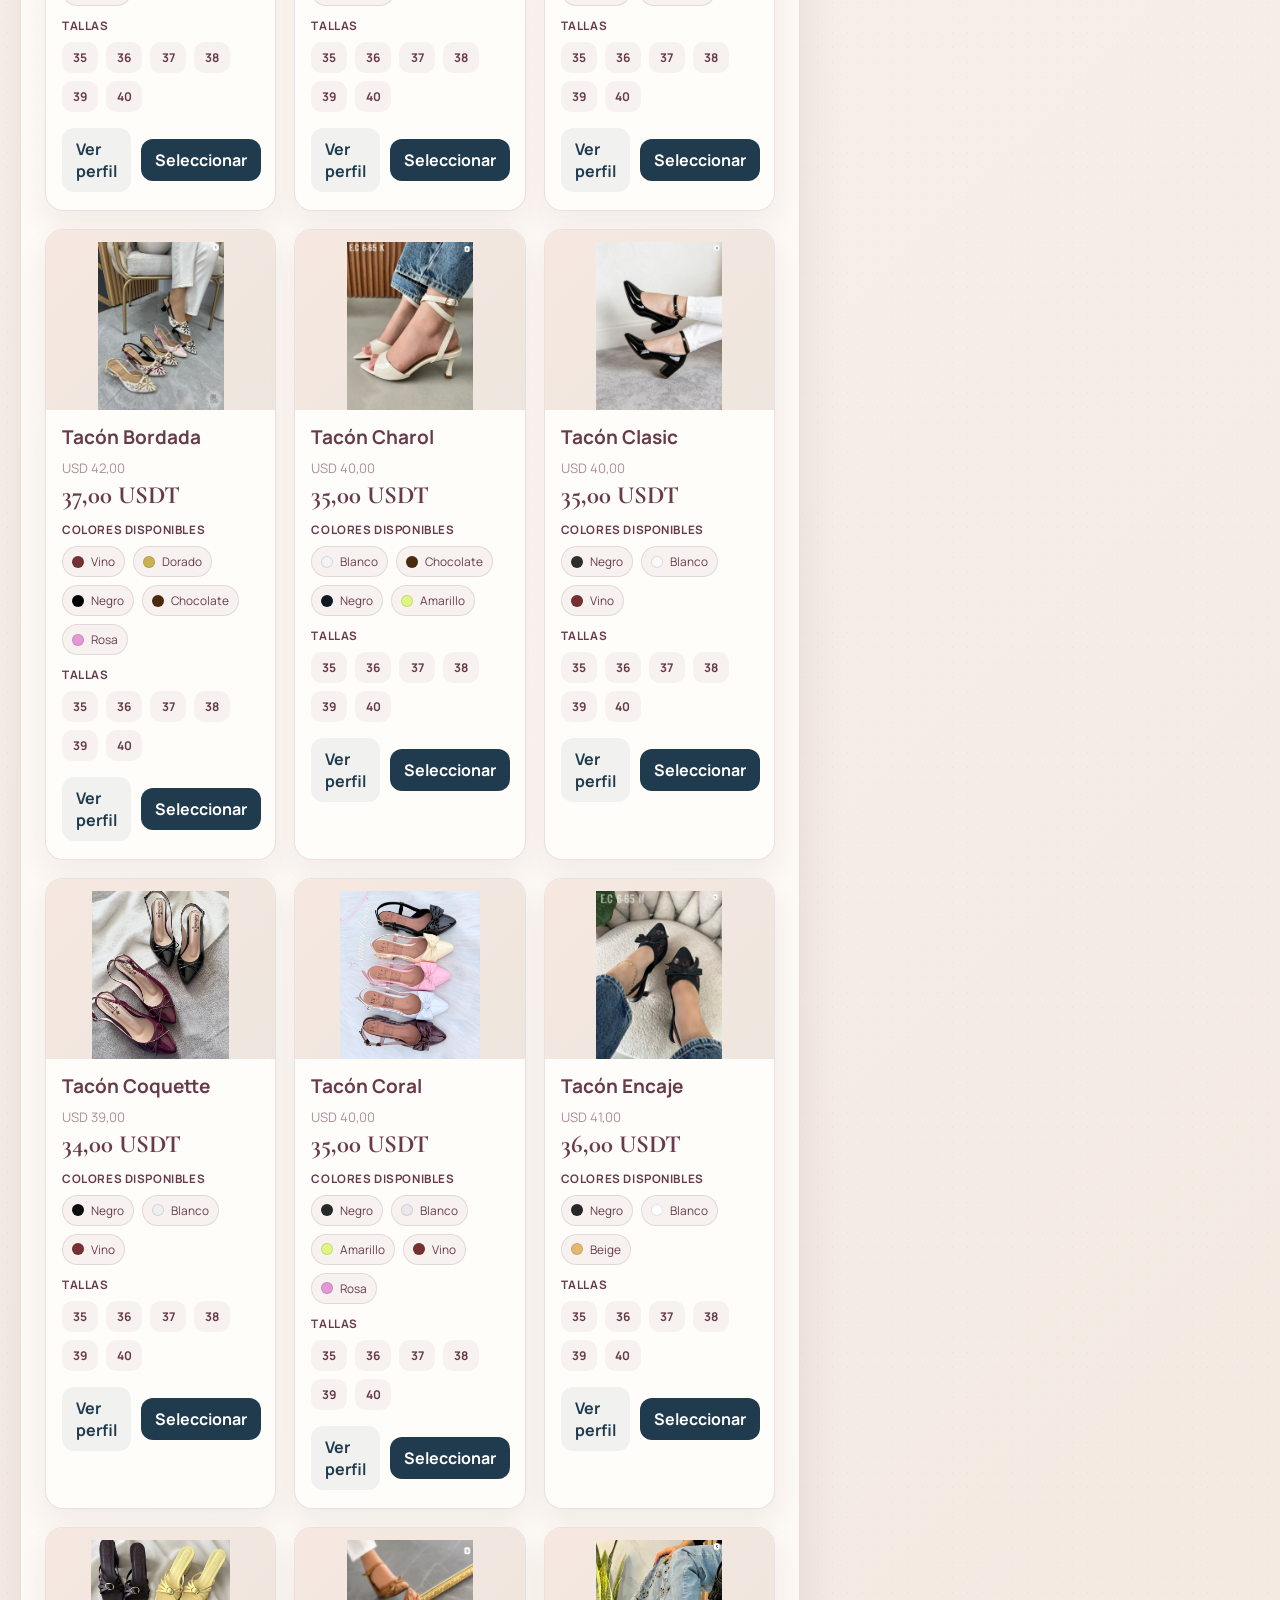
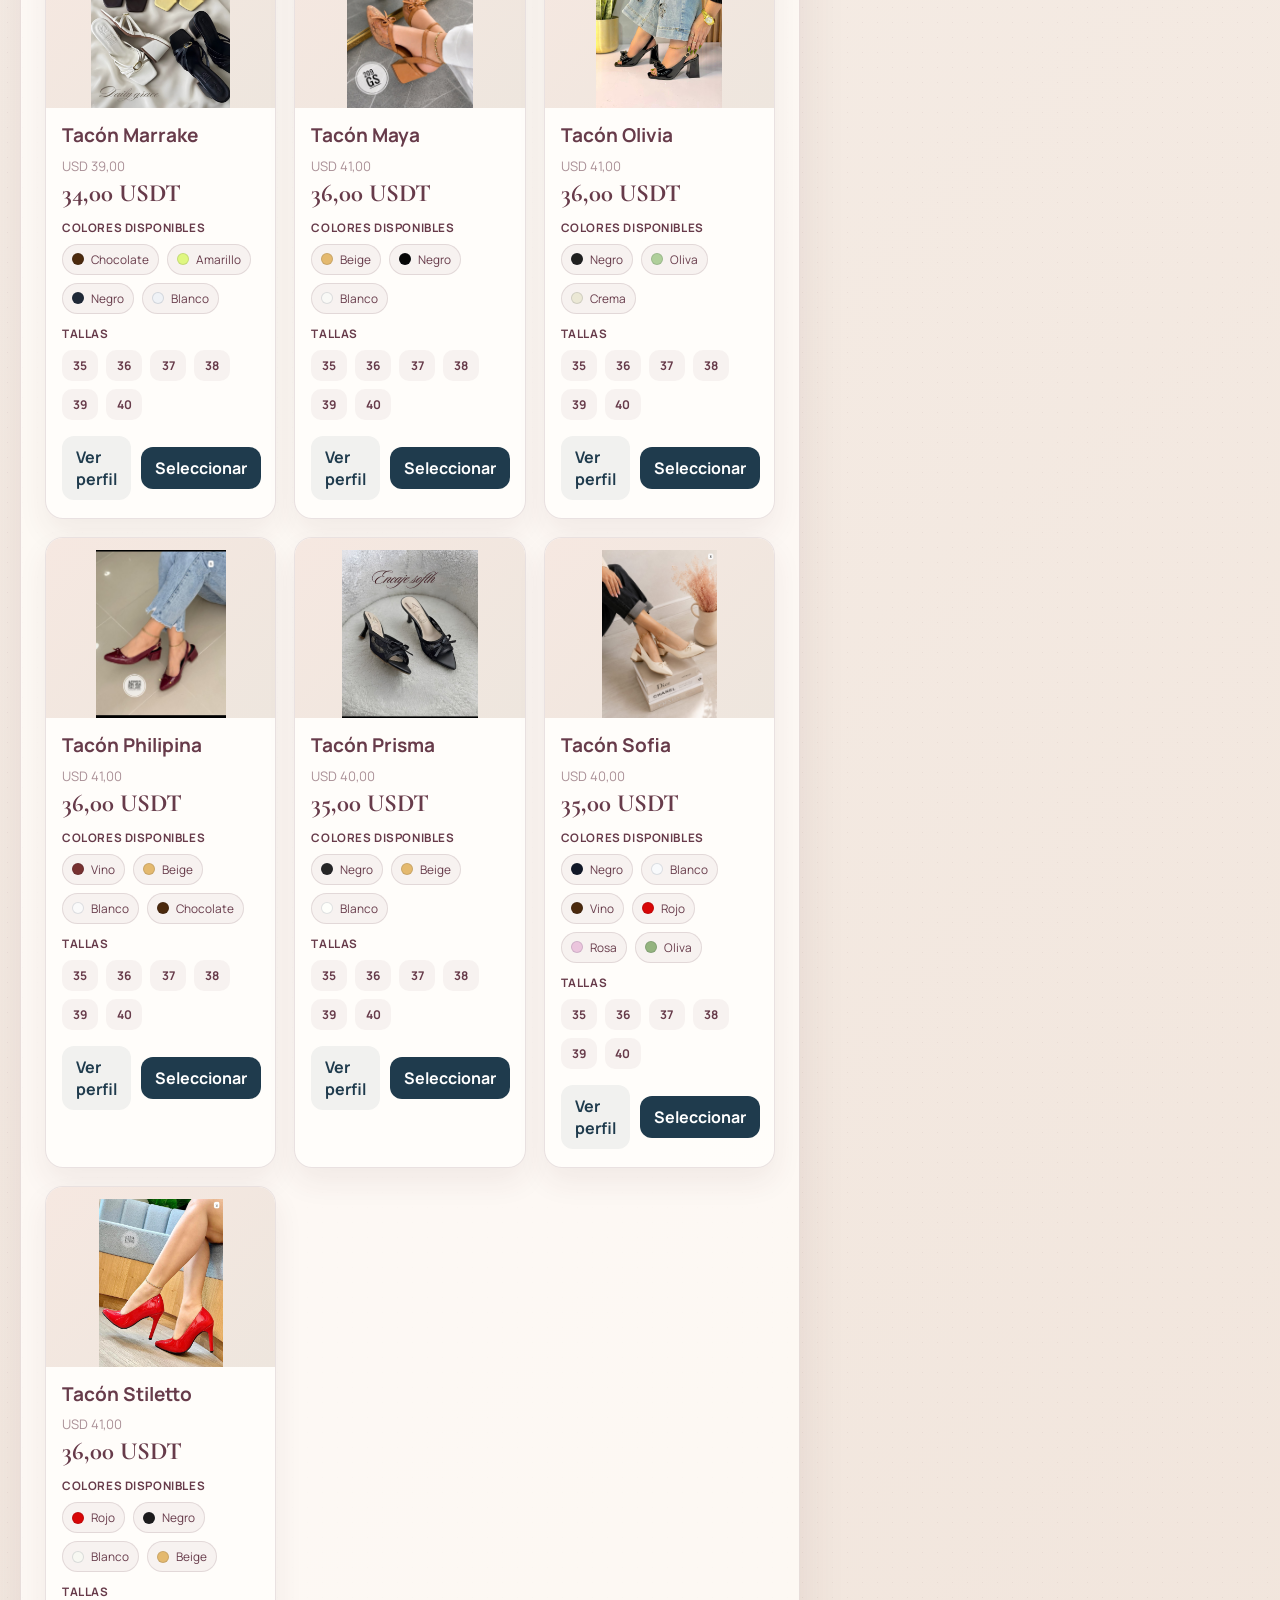
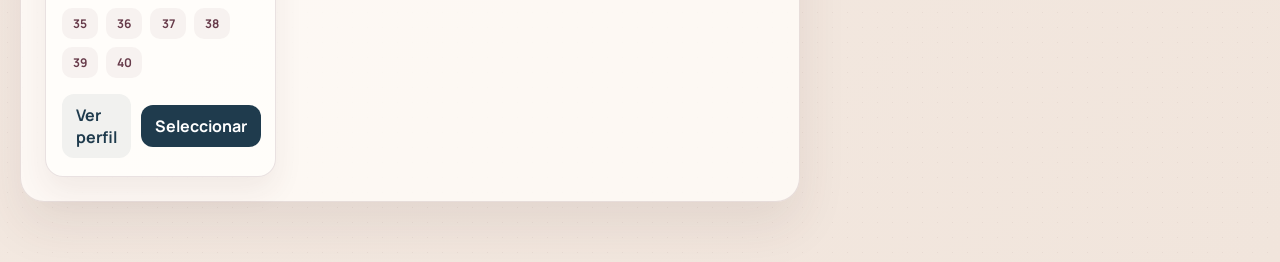
==== commit b74a69c4: "ya los detalles de los calzado estan listo, la simulacion ya se corrigio (en espera de verlo en el m" ====
--- a/catalogo.html
+++ b/catalogo.html
@@ -35,29 +35,36 @@
         </section>
 
         <aside class="simulator-panel">
-          <div class="simulator-card">
-            <div class="simulator-header">
+          <div class="simulator-card" id="simulatorCard">
+            <button id="simulatorToggle" class="mobile-simulator-toggle" type="button" aria-expanded="false" aria-controls="simulatorDetails">
+              Simulación
+            </button>
+            <div id="simulatorDetails" class="simulator-details">
+              <div class="simulator-header">
               <p class="eyebrow-small">Simulación</p>
+              <label class="currency-selector" for="monedaSimulacion">
+                Ver precios en
+                <select id="monedaSimulacion">
+                  <option value="bcv">BCV</option>
+                  <option value="usdt">USDT</option>
+                </select>
+              </label>
               <div class="simulator-totals">
                 <div class="sim-total-item">
-                  <span>BCV</span>
+                  <span id="monedaTotalLabel">Total BCV</span>
                   <strong id="precioBvc">$0.00</strong>
                   <small>20%: <b id="reservaBcv">$0.00</b></small>
                 </div>
-                <div class="sim-total-item">
-                  <span>USDT</span>
-                  <strong id="descuentoDivisa">$0.00</strong>
-                  <small>20%: <b id="reservaUsdt">0,00 USDT</b></small>
-                </div>
               </div>
-            </div>
+              </div>
 
-            <div id="simulacionVacia" class="simulacion-vacia">Sin calzados en la simulación</div>
-            <div id="simulacionLista" class="simulacion-list" aria-live="polite"></div>
+              <div id="simulacionVacia" class="simulacion-vacia">Sin calzados en la simulación</div>
+              <div id="simulacionLista" class="simulacion-list" aria-live="polite"></div>
 
-            <div class="order-query">
-              <button id="consultarPedido" class="consult-order-button" type="button">Consultar pedido</button>
-              <p id="consultaPedidoError" class="order-query-error" aria-live="polite"></p>
+              <div class="order-query">
+                <button id="consultarPedido" class="consult-order-button" type="button">Consultar pedido</button>
+                <p id="consultaPedidoError" class="order-query-error" aria-live="polite"></p>
+              </div>
             </div>
           </div>
         </aside>
--- a/sytle.css
+++ b/sytle.css
@@ -1150,10 +1150,36 @@
   box-shadow: 0 20px 42px rgba(59, 31, 36, 0.08);
 }
 
+.mobile-simulator-toggle {
+  display: none;
+}
+
+.simulator-details {
+  display: contents;
+}
+
 .simulator-header {
   display: grid;
   gap: 12px;
   margin-bottom: 14px;
+}
+
+.currency-selector {
+  display: grid;
+  gap: 6px;
+  color: #6a4d54;
+  font-size: 0.78rem;
+  font-weight: 700;
+}
+
+.currency-selector select {
+  width: 100%;
+  border: 1px solid rgba(59, 31, 36, 0.16);
+  border-radius: 10px;
+  padding: 10px 12px;
+  color: #3b1f24;
+  background: #fff;
+  font: inherit;
 }
 
 .eyebrow-small {
@@ -1675,6 +1701,10 @@
 }
 
 @media (max-width: 640px) {
+  .catalog-page {
+    padding-bottom: 360px;
+  }
+
   .toolbar {
     flex-direction: column;
     align-items: stretch;
@@ -1682,6 +1712,85 @@
 
   .products-grid {
     grid-template-columns: 1fr;
+  }
+
+  .simulator-panel {
+    position: fixed;
+    z-index: 20;
+    right: 0;
+    bottom: 0;
+    left: 0;
+    top: auto;
+    max-height: min(85vh, 640px);
+    overflow-y: auto;
+    padding: 8px 10px calc(8px + env(safe-area-inset-bottom));
+    background: rgba(249, 243, 238, 0.94);
+    border-top: 1px solid rgba(59, 31, 36, 0.12);
+    box-shadow: 0 -10px 30px rgba(59, 31, 36, 0.14);
+    backdrop-filter: blur(12px);
+  }
+
+  .simulator-card {
+    max-width: 640px;
+    margin: 0 auto;
+    padding: 12px;
+    border: 0;
+    border-radius: 18px;
+    box-shadow: none;
+  }
+
+  .mobile-simulator-toggle {
+    display: flex;
+    width: 100%;
+    align-items: center;
+    justify-content: center;
+    min-height: 34px;
+    border: 0;
+    border-radius: 10px;
+    padding: 7px 12px;
+    background: transparent;
+    color: #3b1f24;
+    font: inherit;
+    font-size: 0.78rem;
+    font-weight: 700;
+    cursor: pointer;
+  }
+
+  .simulator-card:not(.is-open) .simulator-details {
+    display: none;
+  }
+
+  .simulator-card.is-open .mobile-simulator-toggle {
+    margin-bottom: 8px;
+    background: rgba(37, 99, 235, 0.08);
+  }
+
+  .simulator-card.has-new-selection:not(.is-open) .mobile-simulator-toggle {
+    background: #2f9e44;
+    color: #fff;
+    box-shadow: 0 0 0 4px rgba(47, 158, 68, 0.18);
+  }
+
+  .simulator-header {
+    gap: 8px;
+    margin-bottom: 10px;
+  }
+
+  .simulator-totals {
+    gap: 8px;
+  }
+
+  .sim-total-item {
+    padding: 8px 10px;
+  }
+
+  .simulacion-vacia {
+    padding: 12px;
+  }
+
+  .order-query {
+    margin-top: 10px;
+    padding-top: 10px;
   }
 }
 
@@ -2037,6 +2146,33 @@
   font: inherit;
 }
 
+.payment-currency-choice {
+  display: grid;
+  gap: 7px;
+  margin-bottom: 10px;
+  border: 1px solid rgba(37, 99, 235, 0.22);
+  border-radius: 12px;
+  padding: 14px;
+  background: rgba(37, 99, 235, 0.06);
+}
+
+.payment-currency-choice select {
+  min-height: 44px;
+  border: 1px solid rgba(59, 31, 36, 0.16);
+  border-radius: 10px;
+  padding: 10px 12px;
+  color: #3b1f24;
+  background: #fff;
+  font: inherit;
+}
+
+.payment-currency-choice p {
+  margin: 0;
+  color: #6a4d54;
+  font-size: 0.74rem;
+  line-height: 1.45;
+}
+
 .order-form-result {
   margin: 4px 0 0;
   color: #2563eb;
@@ -2144,7 +2280,21 @@
   display: block;
   margin-top: 3px;
   color: #3b1f24;
-  font-size: 0.94rem;
+  font-size: 0.76rem;
+  font-weight: 500;
+}
+
+.order-totals small {
+  display: flex;
+  flex-direction: column;
+  margin-top: 4px;
+  font-size: 0.96rem;
+  font-weight: 700;
+}
+
+.order-totals small b {
+  color: #2563eb;
+  font-size: 1.18rem;
 }
 
 @media (max-width: 600px) {
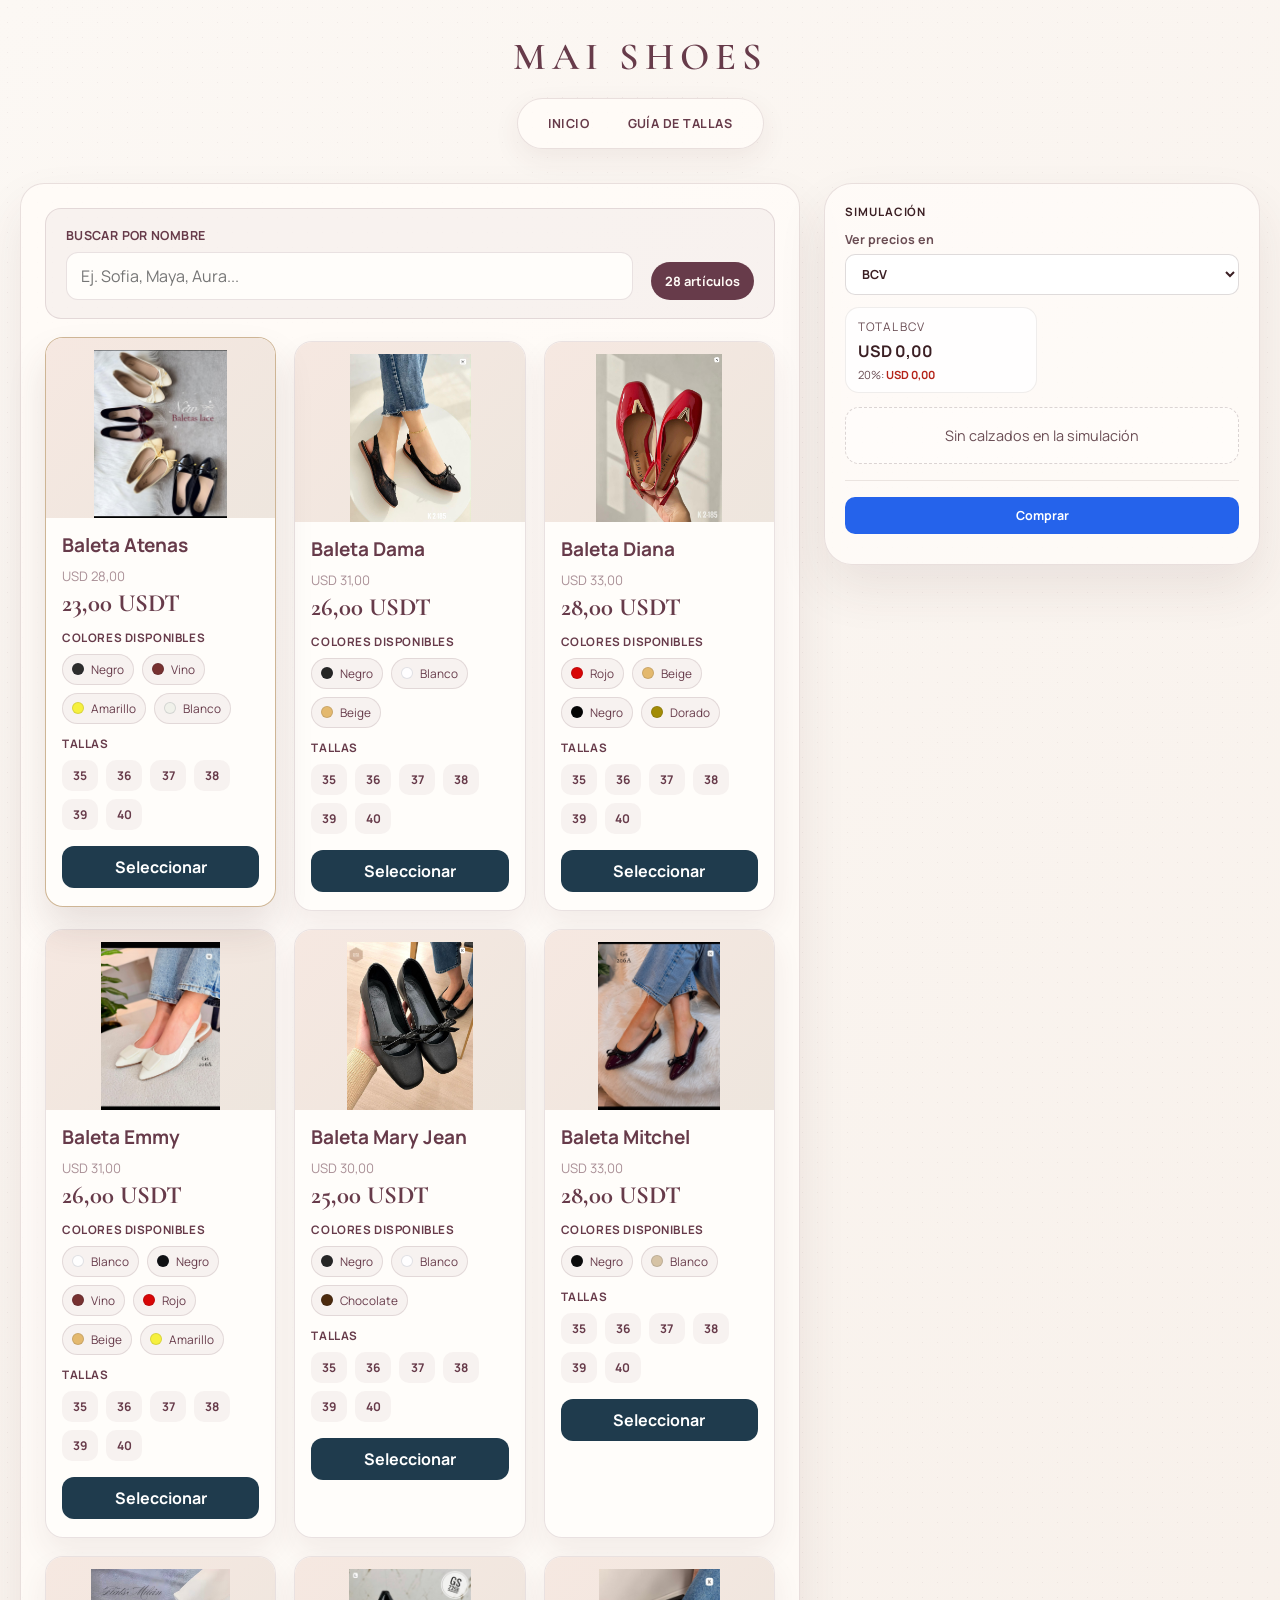
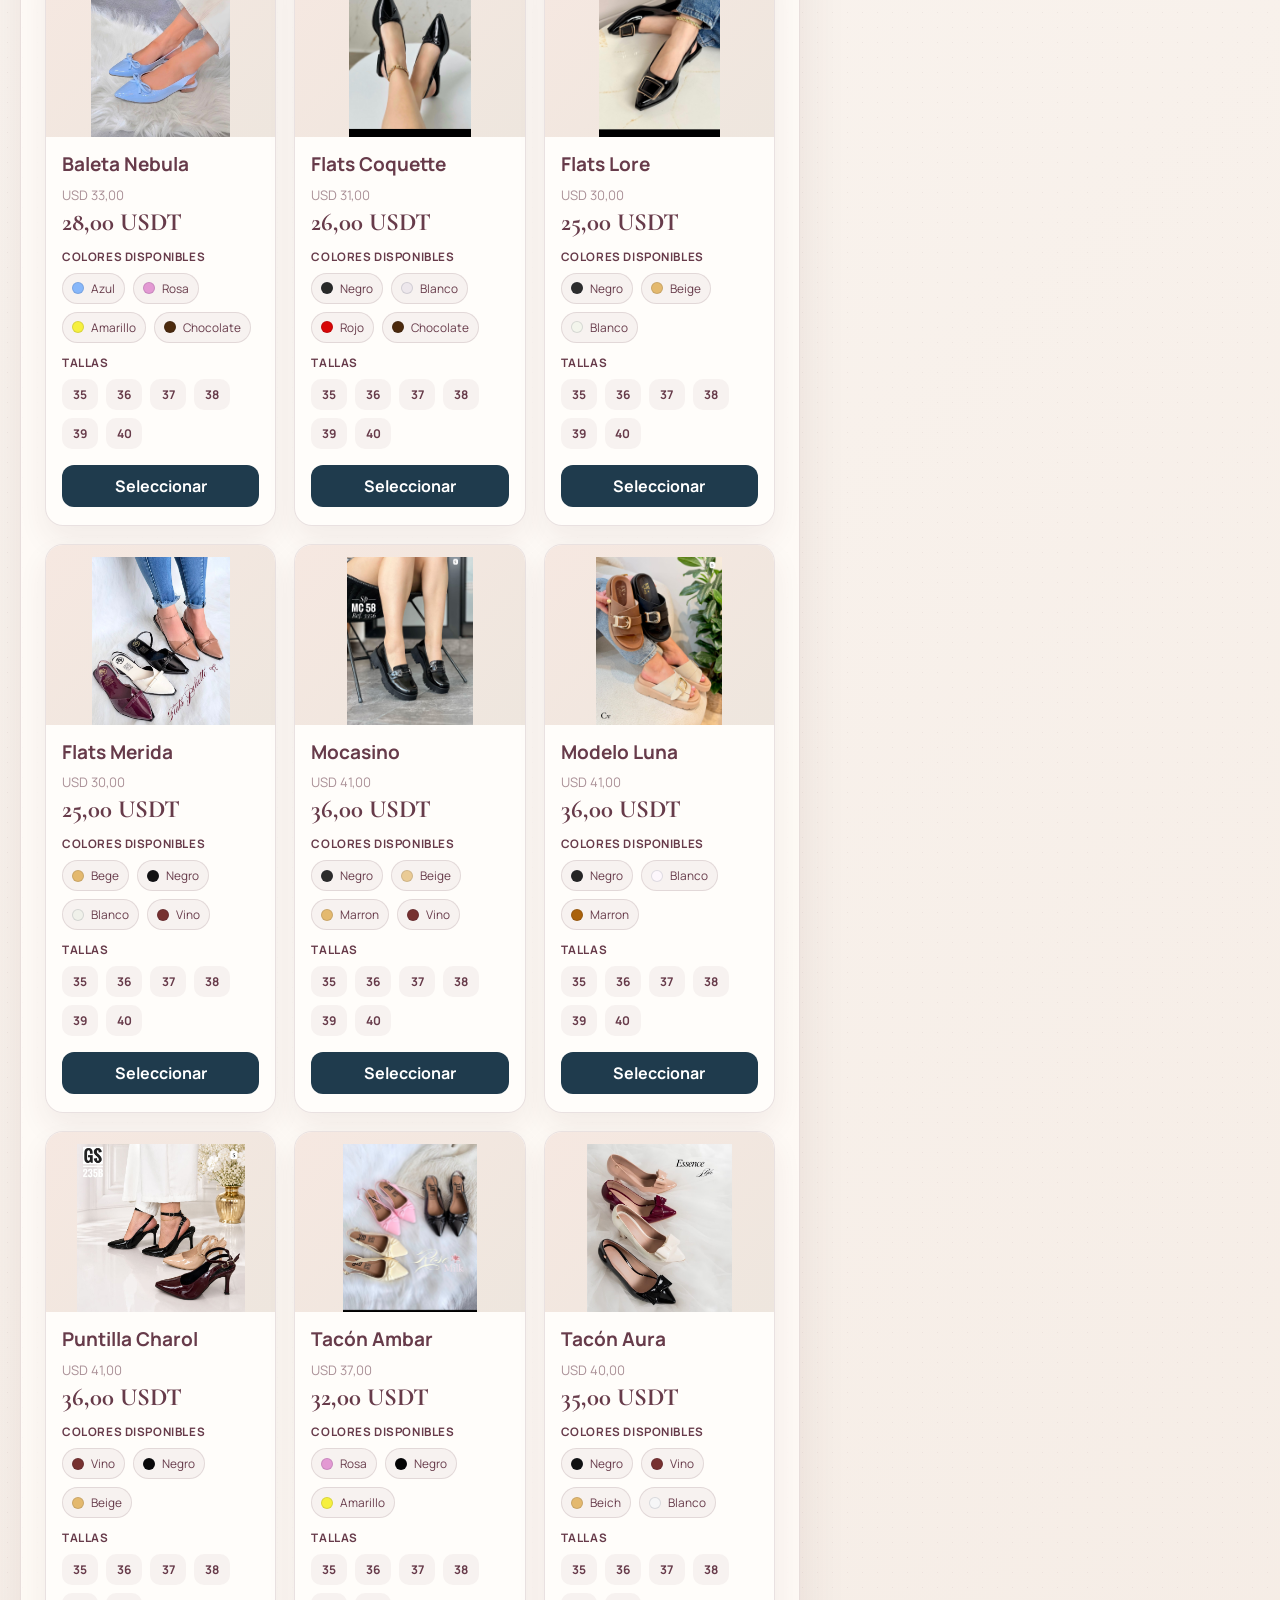
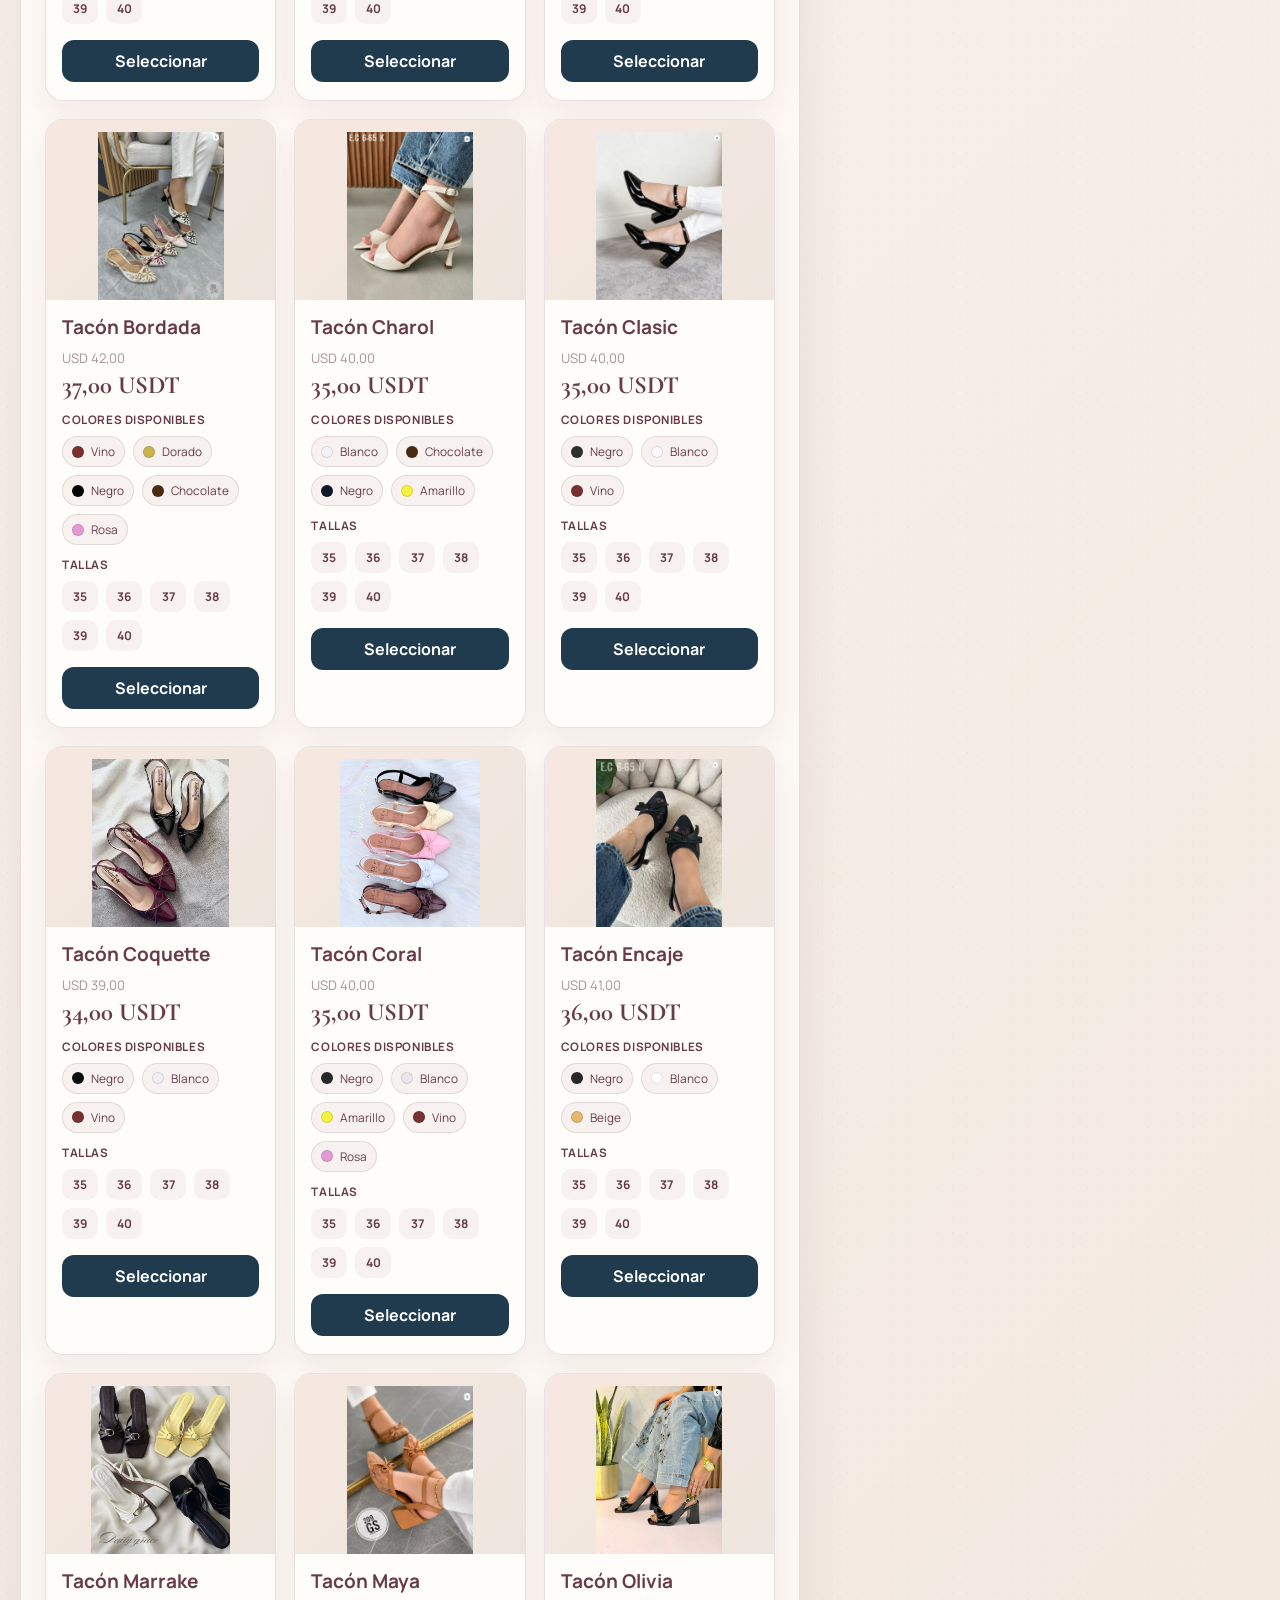
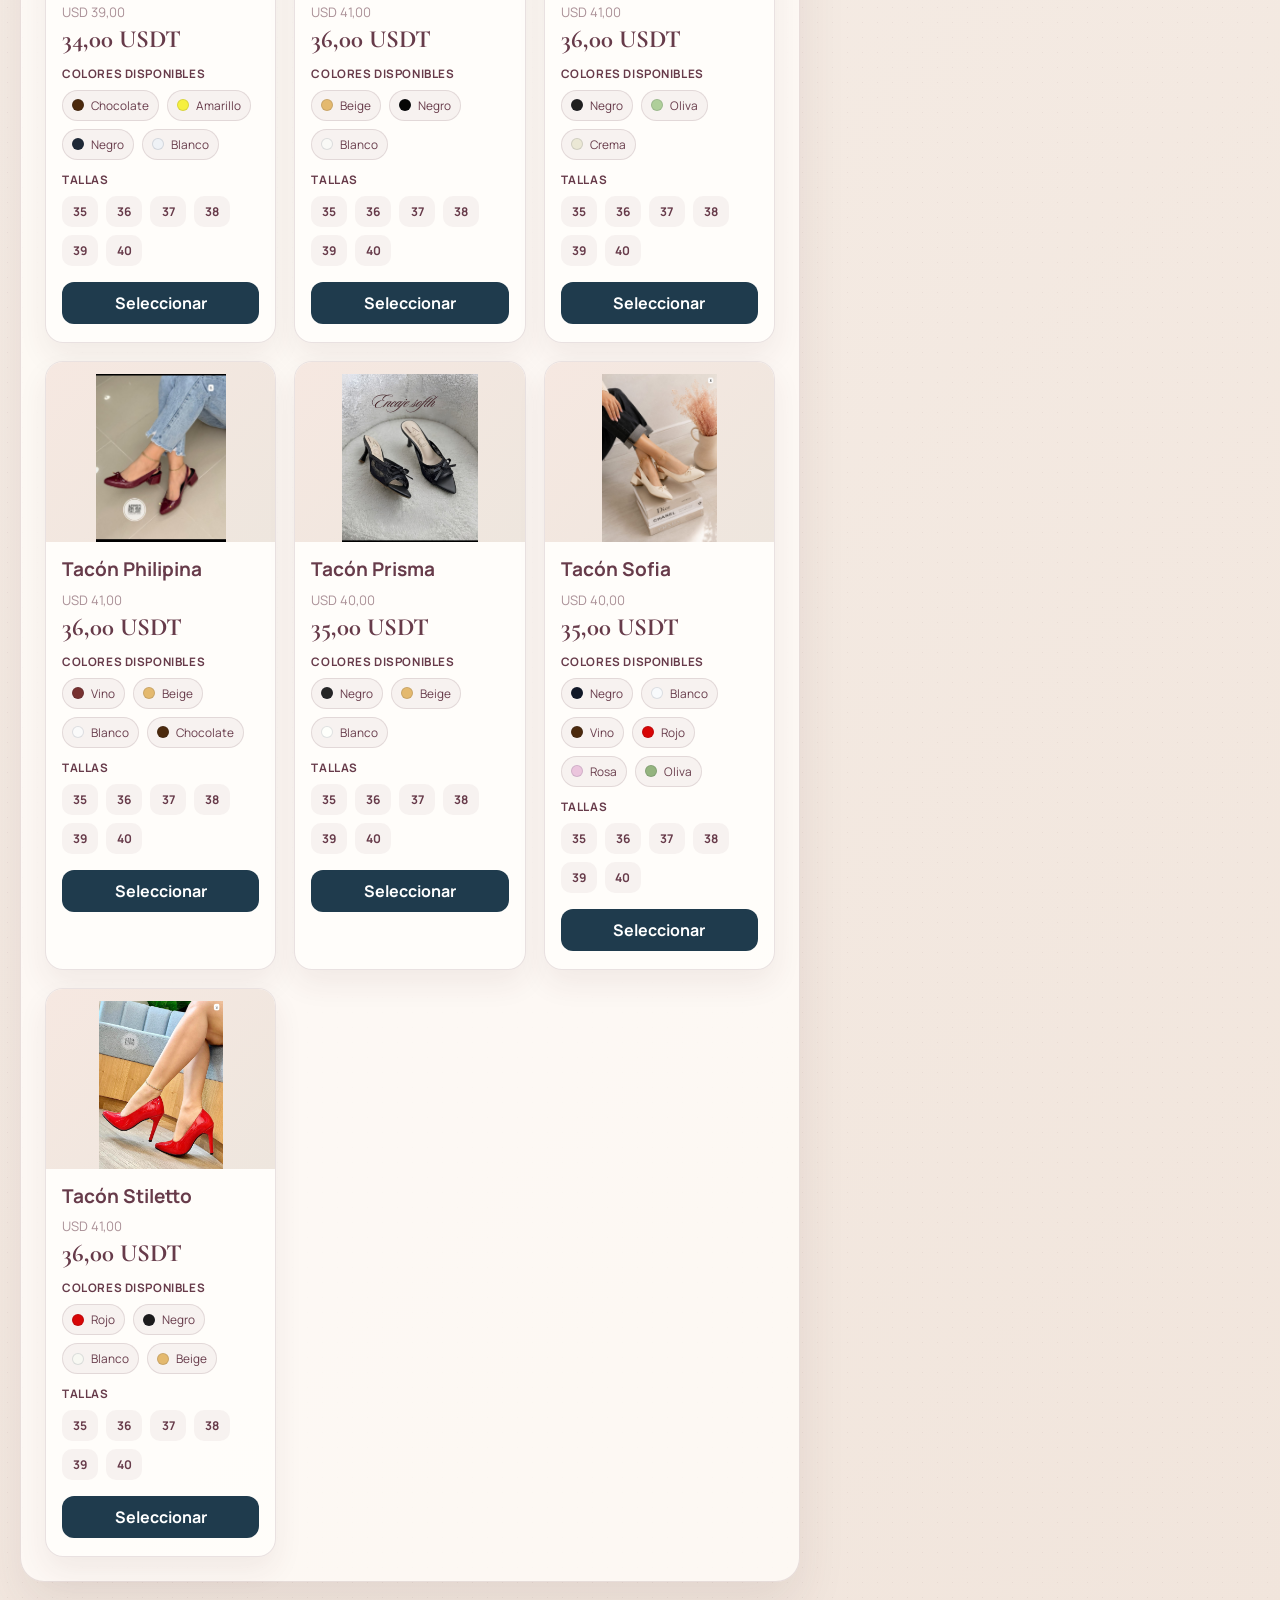
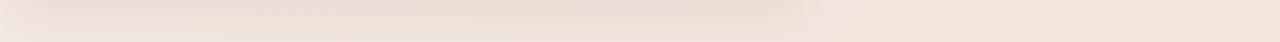
==== commit 0e2e3ca2: "se mejoro la visualizacion del calzado y la parte de la simulacion" ====
--- a/catalogo.html
+++ b/catalogo.html
@@ -62,7 +62,7 @@
               <div id="simulacionLista" class="simulacion-list" aria-live="polite"></div>
 
               <div class="order-query">
-                <button id="consultarPedido" class="consult-order-button" type="button">Consultar pedido</button>
+                <button id="consultarPedido" class="consult-order-button" type="button">Comprar</button>
                 <p id="consultaPedidoError" class="order-query-error" aria-live="polite"></p>
               </div>
             </div>
--- a/sytle.css
+++ b/sytle.css
@@ -1292,6 +1292,20 @@
   background: linear-gradient(135deg, #f9f3ee, #edd7cd);
 }
 
+.sim-item-image-link {
+  display: block;
+  flex-shrink: 0;
+  border-radius: 10px;
+  outline: 2px solid transparent;
+  transition: outline-color 0.2s ease, transform 0.2s ease;
+}
+
+.sim-item-image-link:hover,
+.sim-item-image-link:focus-visible {
+  outline-color: #2563eb;
+  transform: scale(1.04);
+}
+
 .sim-item-copy {
   display: grid;
   gap: 4px;
@@ -1655,6 +1669,13 @@
   box-shadow: 0 12px 24px rgba(59, 31, 36, 0.18);
 }
 
+.back-arrow {
+  display: inline-block;
+  margin-right: 8px;
+  font-size: 1.25em;
+  line-height: 0;
+}
+
 .button.secondary {
   display: inline-flex;
   align-items: center;
@@ -1675,6 +1696,16 @@
 }
 
 @media (max-width: 640px) {
+  .guide-return-wrap {
+    position: static;
+    justify-content: center;
+    margin-top: 12px;
+  }
+
+  .guide-return-wrap .button.primary {
+    min-width: 150px;
+  }
+
   .guide-page {
     padding-left: 14px;
     padding-right: 14px;
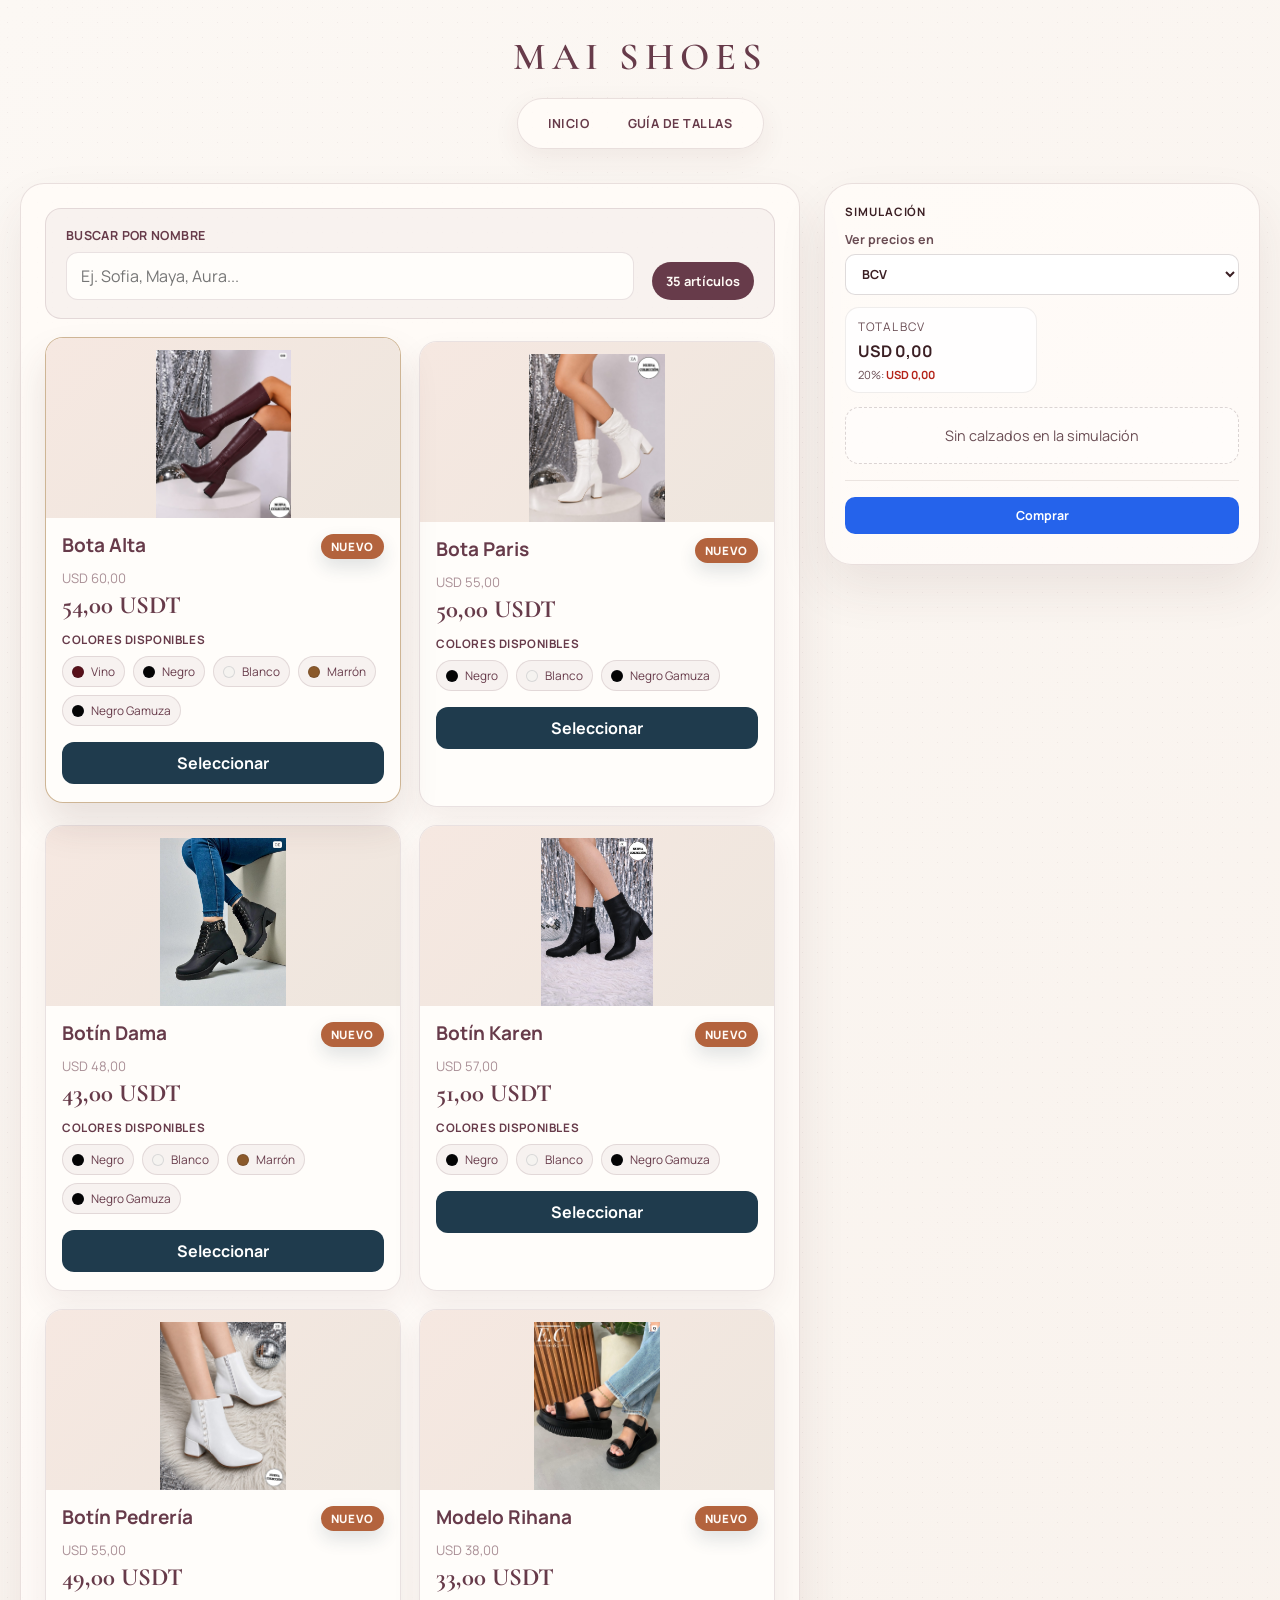
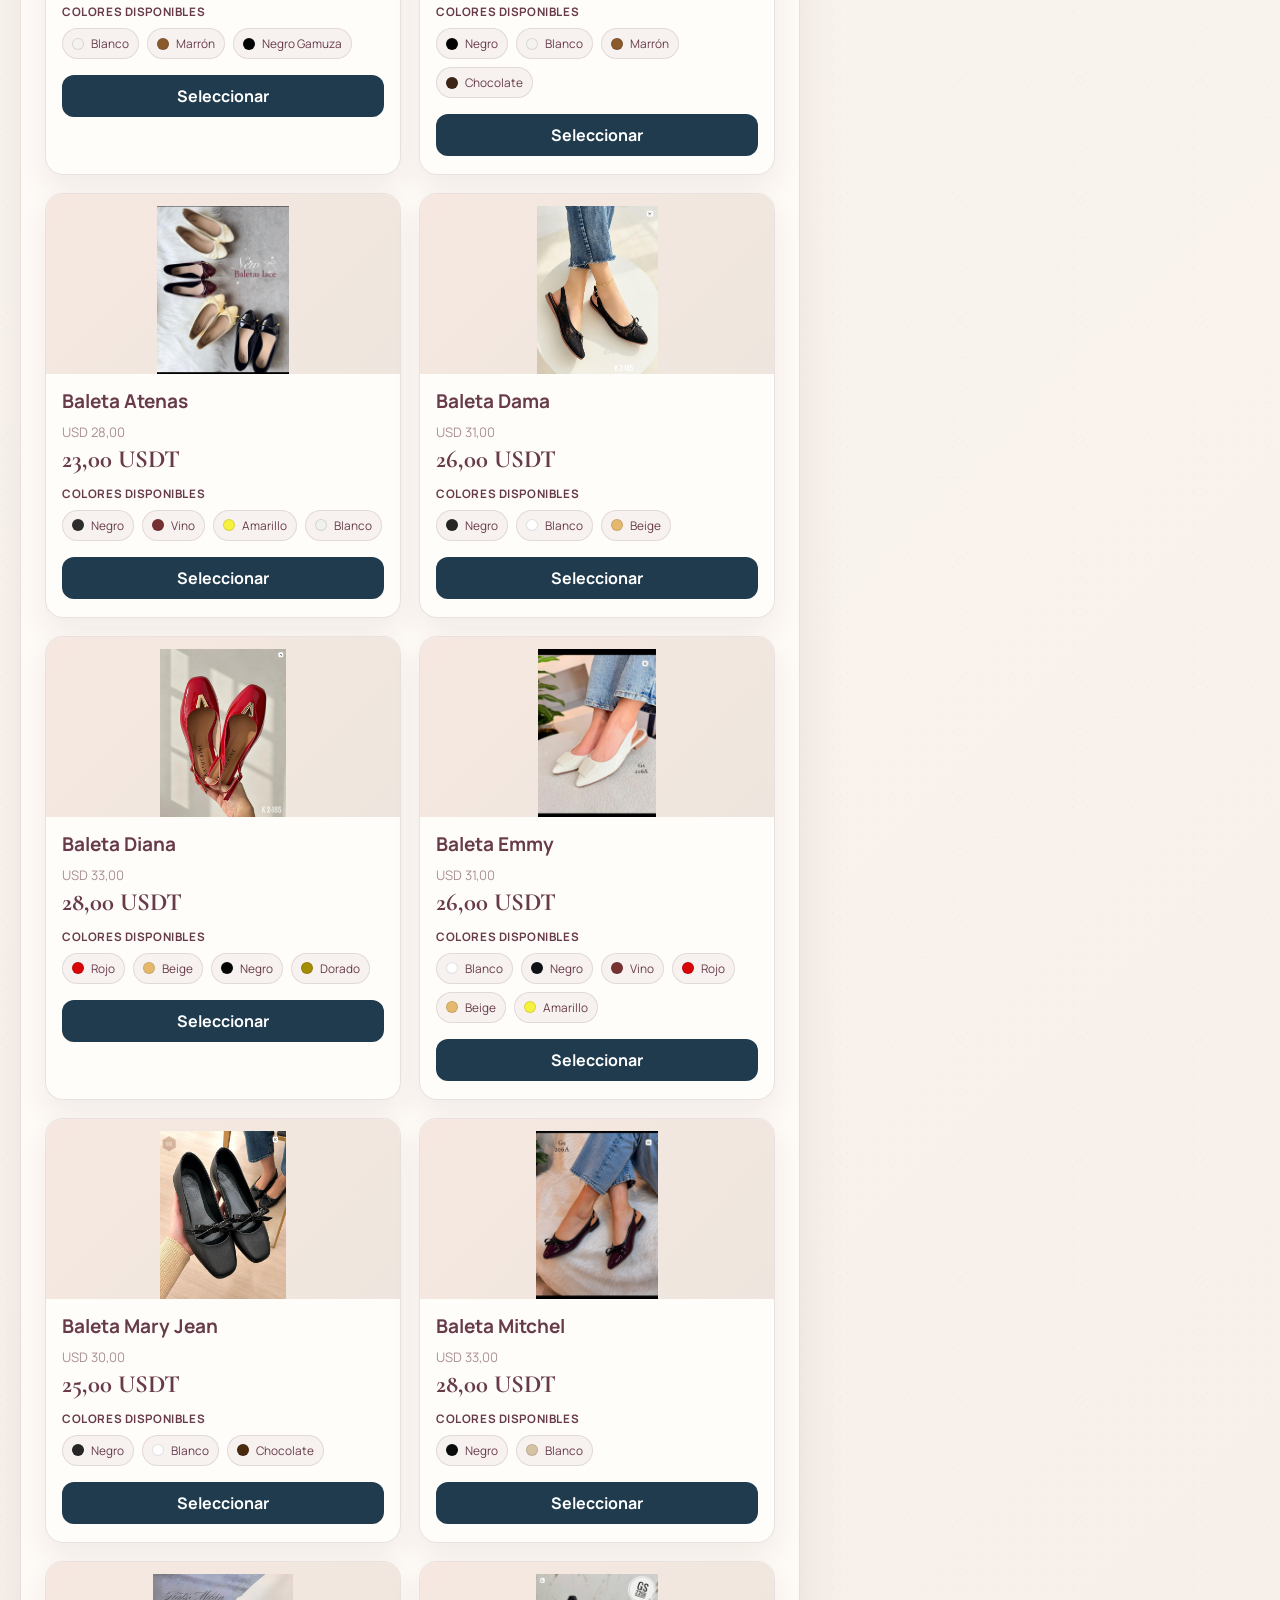
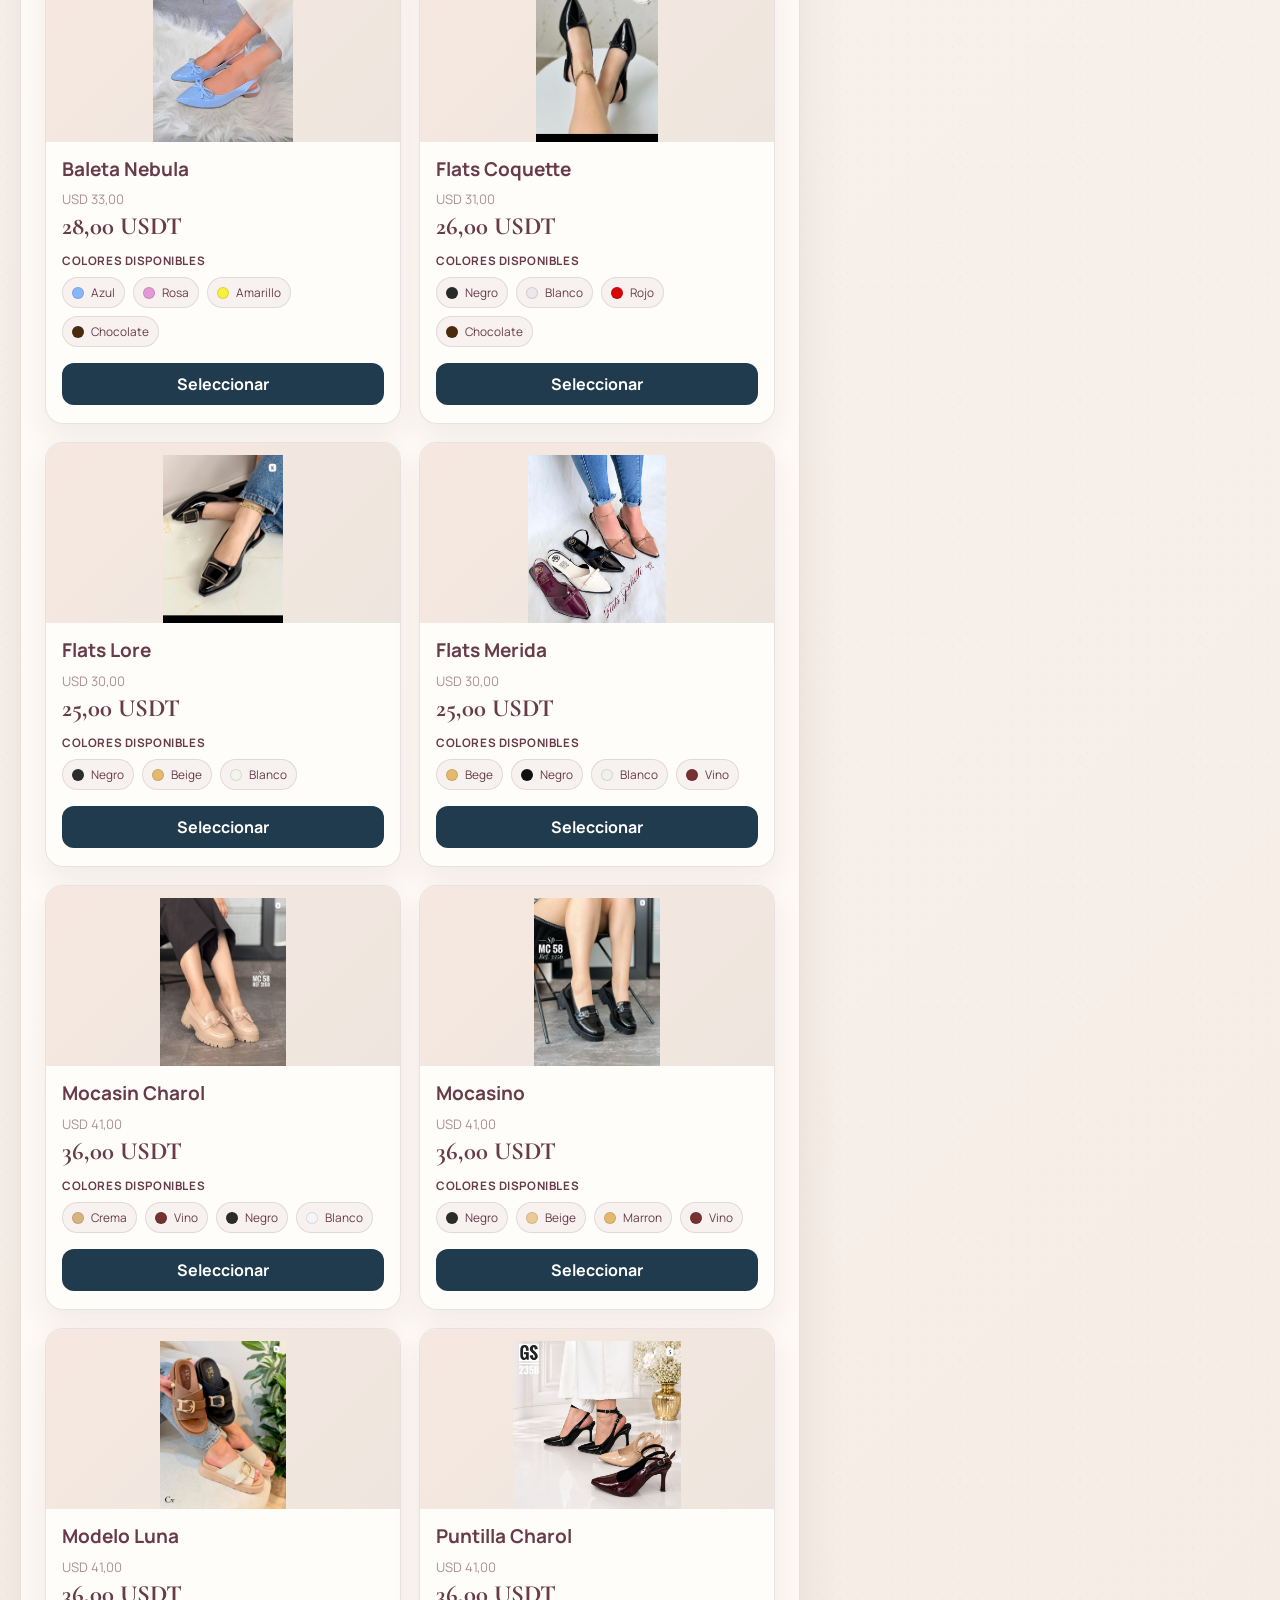
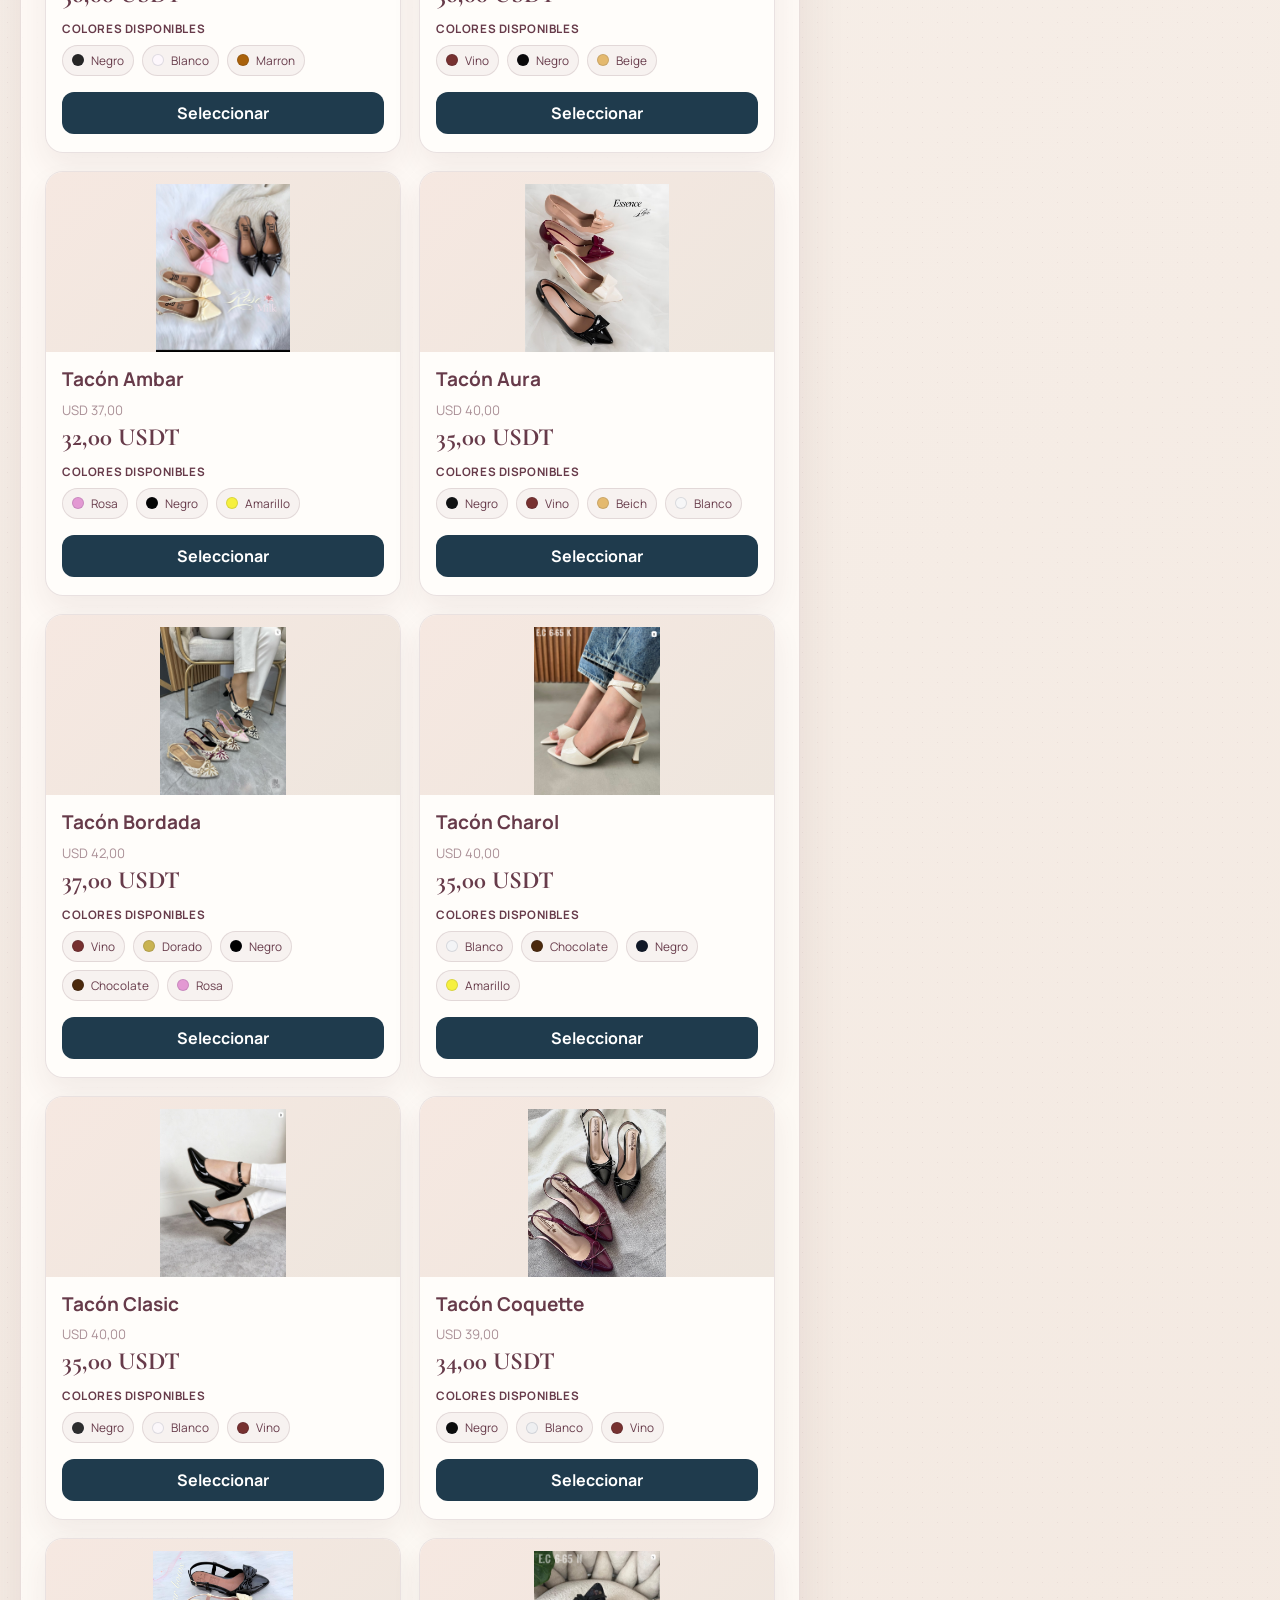
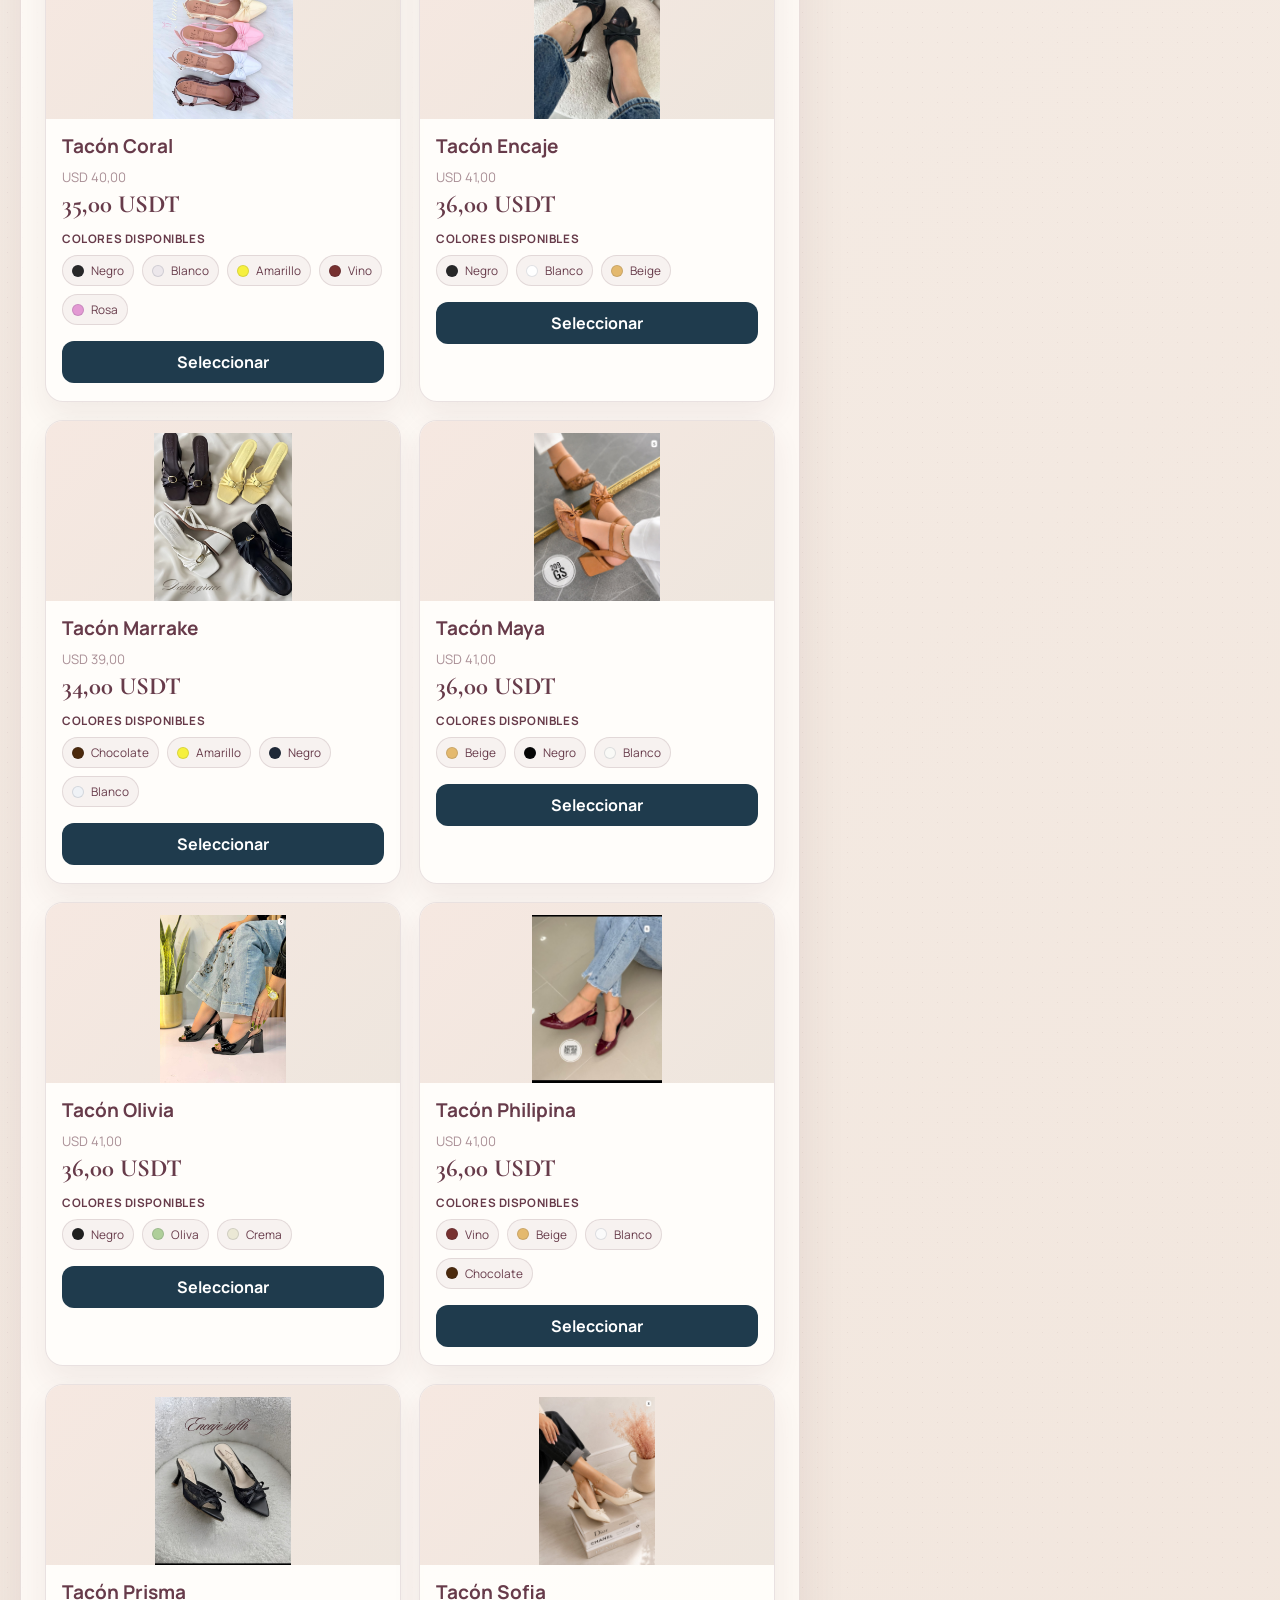
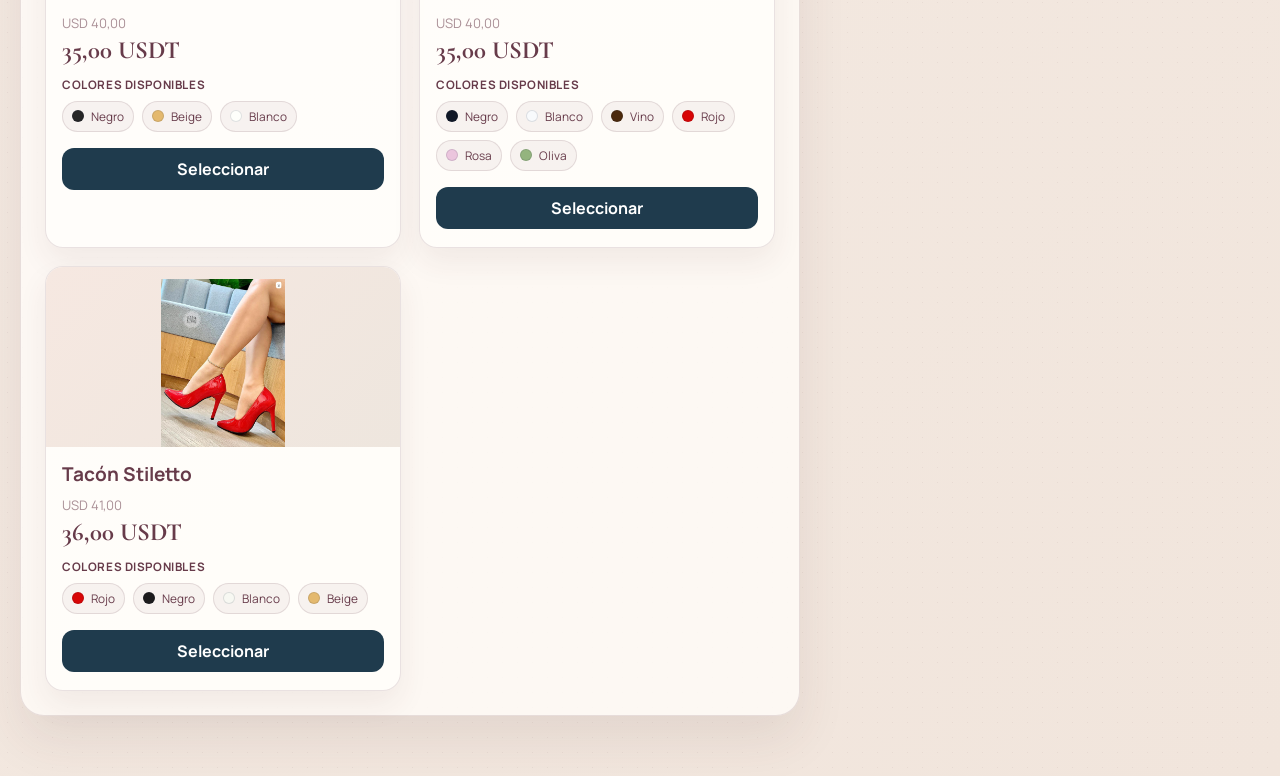
==== commit 5db37683: "se agrego nuevo calzados, y una etiqueta de nuevo para que destaque de los demas" ====
--- a/catalogo.html
+++ b/catalogo.html
@@ -10,6 +10,14 @@
     <link rel="preconnect" href="https://fonts.gstatic.com" crossorigin />
     <link href="https://fonts.googleapis.com/css2?family=Cormorant+Garamond:wght@500;600;700&family=Manrope:wght@400;500;600;700&display=swap" rel="stylesheet" />
     <link rel="stylesheet" href="sytle.css" />
+    <!-- Google Analytics -->
+    <script async src="https://www.googletagmanager.com/gtag/js?id=G-YP39BJCR0T"></script>
+    <script>
+      window.dataLayer = window.dataLayer || [];
+      function gtag(){dataLayer.push(arguments);}
+      gtag('js', new Date());
+      gtag('config', 'G-YP39BJCR0T');
+    </script>
   </head>
   <body class="catalog-body">
     <div class="catalog-page">
--- a/sytle.css
+++ b/sytle.css
@@ -855,7 +855,7 @@
 
 .products-grid {
   display: grid;
-  grid-template-columns: repeat(auto-fit, minmax(220px, 1fr));
+  grid-template-columns: repeat(2, minmax(0, 1fr));
   gap: 18px;
 }
 
@@ -901,6 +901,21 @@
   color: var(--primary);
   font-size: 1.19rem;
   line-height: 1.2;
+}
+
+.new-badge {
+  flex-shrink: 0;
+  display: inline-flex;
+  align-items: center;
+  padding: 5px 10px;
+  border-radius: 999px;
+  background: #b3633d;
+  color: #fffaf6;
+  font-size: 0.72rem;
+  font-weight: 800;
+  text-transform: uppercase;
+  letter-spacing: 0.06em;
+  box-shadow: 0 8px 18px rgba(31, 59, 77, 0.14);
 }
 
 .badge-mini {
@@ -1742,7 +1757,8 @@
   }
 
   .products-grid {
-    grid-template-columns: 1fr;
+    grid-template-columns: repeat(2, minmax(0, 1fr));
+    gap: 12px;
   }
 
   .simulator-panel {
@@ -1774,7 +1790,7 @@
     display: flex;
     width: 100%;
     align-items: center;
-    justify-content: center;
+    justify-content: space-between;
     min-height: 34px;
     border: 0;
     border-radius: 10px;
@@ -1787,6 +1803,16 @@
     cursor: pointer;
   }
 
+  .mobile-simulator-toggle::after {
+    content: '↑';
+    font-size: 1.1rem;
+    line-height: 1;
+  }
+
+  .mobile-simulator-toggle[aria-expanded='true']::after {
+    content: '↓';
+  }
+
   .simulator-card:not(.is-open) .simulator-details {
     display: none;
   }
